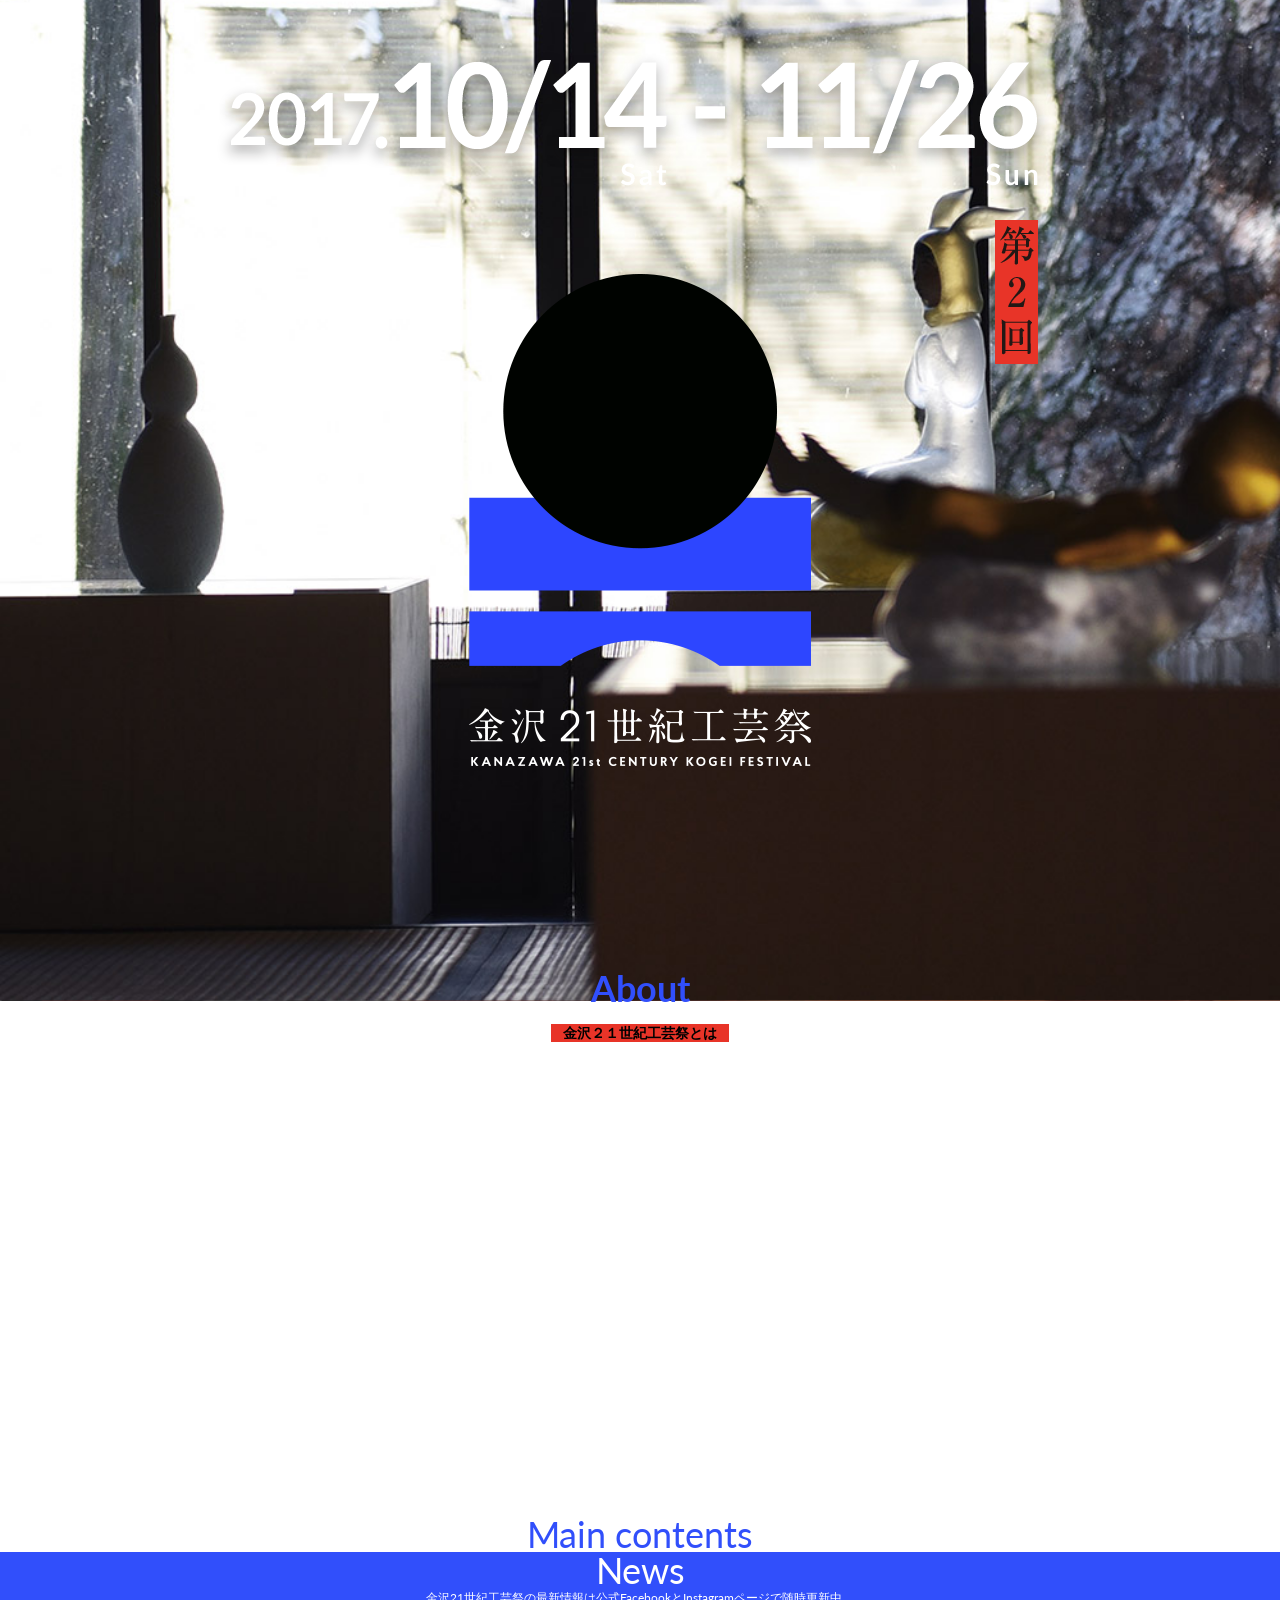
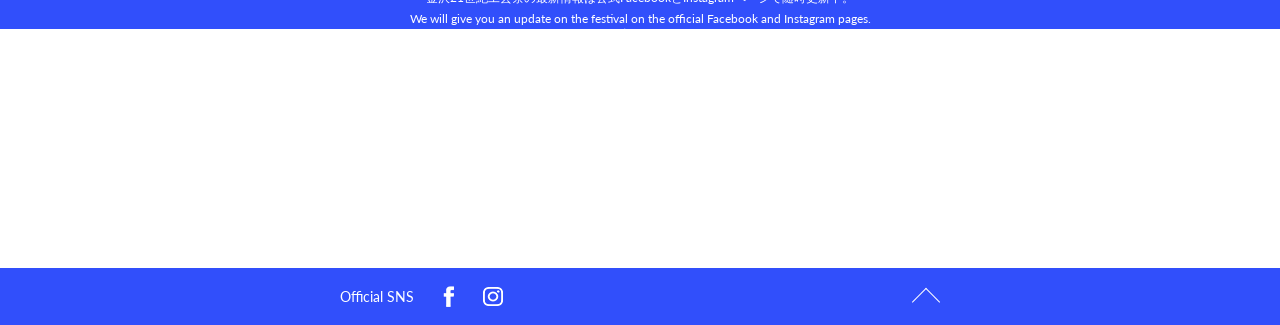
==== source/index.html @ 0331ea6f "追記" ====
<!DOCTYPE html>
<html>

<head prefix="og: http://ogp.me/ns#">
  <meta charset="utf-8">
  <meta http-equiv="x-ua-compatible" content="ie=edge">
  <meta name="viewport" content="width=device-width, initial-scale=1, minimum-scale=1, maximum-scale=1, user-scalable=no">

  <meta name="keywords" content="#">
  <meta name="description" content="#">
  <title>第2回 金沢21世紀工芸祭</title>

  <!--  favicons -->
  <link rel="shortcut icon" type="image/vnd.microsoft.icon" href="/common/favicons/favicon.ico">
  <link rel="icon" type="image/vnd.microsoft.icon" href="/common/favicons/favicon.ico">
  <link rel="apple-touch-icon" sizes="57x57" href="/common/favicons/apple-touch-icon-57x57.png">
  <link rel="apple-touch-icon" sizes="60x60" href="/common/favicons/apple-touch-icon-60x60.png">
  <link rel="apple-touch-icon" sizes="72x72" href="/common/favicons/apple-touch-icon-72x72.png">
  <link rel="apple-touch-icon" sizes="76x76" href="/common/favicons/apple-touch-icon-76x76.png">
  <link rel="apple-touch-icon" sizes="114x114" href="/common/favicons/apple-touch-icon-114x114.png">
  <link rel="apple-touch-icon" sizes="120x120" href="/common/favicons/apple-touch-icon-120x120.png">
  <link rel="apple-touch-icon" sizes="144x144" href="/common/favicons/apple-touch-icon-144x144.png">
  <link rel="apple-touch-icon" sizes="152x152" href="/common/favicons/apple-touch-icon-152x152.png">
  <link rel="apple-touch-icon" sizes="180x180" href="/common/favicons/apple-touch-icon-180x180.png">
  <link rel="icon" type="image/png" sizes="192x192" href="/common/favicons/android-chrome-192x192.png">
  <link rel="icon" type="image/png" sizes="48x48" href="/common/favicons/favicon-48x48.png">
  <link rel="icon" type="image/png" sizes="96x96" href="/common/favicons/favicon-96x96.png">
  <link rel="icon" type="image/png" sizes="96x96" href="/common/favicons/favicon-160x160.png">
  <link rel="icon" type="image/png" sizes="96x96" href="/common/favicons/favicon-196x196.png">
  <link rel="icon" type="image/png" sizes="16x16" href="/common/favicons/favicon-16x16.png">
  <link rel="icon" type="image/png" sizes="32x32" href="/common/favicons/favicon-32x32.png">
  <link rel="manifest" href="/common/favicons/manifest.json">
  <meta name="msapplication-TileColor" content="#2d88ef">
  <meta name="msapplication-TileImage" content="/mstile-144x144.png">
  <!-- /favicons -->

  <!-- ogp -->
  <meta property="og:title" content="#">
  <meta property="og:type" content="article">
	<meta property="og:description" content="#">
	<meta property="og:url" content="#">
	<meta property="og:image" content="#">
	<meta property="og:site_name" content="#">
  <!-- /ogp -->

  <!-- twitter -->
  <meta name="twitter:card" content="summary_large_image">
  <meta name="twitter:site" content="//twitterアカウント(@--)">
  <meta name="twitter:creator" content="//製作者@--">
  <meta name="twitter:title" content="//タイトル">
  <meta name="twitter:description" content="//概要">
  <meta name="twitter:image:src" content="//image">
  <!-- /twitter -->
  
  <!-- behavior -->
  <link rel="stylesheet" href="assets/css/style.css">
  <link href="https://fonts.googleapis.com/css?family=Lato" rel="stylesheet">
  <!-- /behavior -->
  
</head>

<body>
  
  <!-- header -->
  <header id="header">
    <h1 class="h1_01">
      <img src="assets/images/header_h1_01.png" alt="金沢21世紀工芸祭 KANAZAWA 21st CENTURY FESTIVAL">
    </h1>
    <p class="p_01"><img src="assets/images/header_p_01.png" alt="第二回"></p>
    <time class="time_01"><img src="assets/images/header_time_01.png" alt="2017.10/14sat - 11/26sun"></time>
  </header>
  <!-- header -->

  <!-- content -->
  <main id="index" class="content">
   
    <!-- about -->
    <section class="about">
      <h2 class="h2_01">About<br><i>金沢２１世紀工芸祭とは</i></h2>
      <p class="p_01">金沢21世紀工芸祭は、藩政期以来のものづくりが息づく石川県金沢市を舞台に開催する大型工芸フェスティバル。多様な展示にワークショップ、食イベントや茶会など、たくさんのプログラムが展開されます。いつにも増して工芸との接点がちりばめられた金沢で、ものづくりをとことん堪能してみませんか。</p>
      <h2 class="h2_02">What is Kanazawa 21st KOGEI Festival</h2>
      <p class="p_02">Kanazawa 21KOGEI Festival is a large-scale arts and crafts festival, held for the first time in Kanazawa, a city of arts and crafts where creativity has breathed ever since the feudal government period. General supervision is provided by The University Art Museum, Tokyo University of the Arts Director and Professor Yuji Akimoto, who also serves as Director of the 21st Century Museum of Contemporary Art, Kanazawa, and the architect and NPO Shuto Kanazawa's Chief Director, Jun Ura. The festival endeavors to present the diversity and possibilities of the arts and crafts from a variety of perspectives, including tradition,future, design,and technology.</p>
    </section>
    <!-- /about -->
    
    <!-- /main_content -->
    <section class="mc">
      <h2 class="h2_01">Main contents</h2>
      <p></p>
      <ul class="mc_slider" id="mcSlider">
        <li>
          <figure></figure>
          <div class="l_block_01">
            <div class="l_box_01">
              <h3><i></i></h3>
              <time></time>
            </div>
            <div class="l_box_02">
              <h3><i></i></h3>
              <time></time>
            </div>
          </div>
        </li>
        <li>
          <figure></figure>
          <div class="l_block_01">
            <div class="l_box_01">
              <h3><i></i></h3>
              <time></time>
            </div>
            <div class="l_box_02">
              <h3><i></i></h3>
              <time></time>
            </div>
          </div>
        </li>
        <li>
          <figure></figure>
          <div class="l_block_01">
            <div class="l_box_01">
              <h3><i></i></h3>
              <time></time>
            </div>
            <div class="l_box_02">
              <h3><i></i></h3>
              <time></time>
            </div>
          </div>
        </li>
        <li>
          <figure></figure>
          <div class="l_block_01">
            <div class="l_box_01">
              <h3><i></i></h3>
              <time></time>
            </div>
            <div class="l_box_02">
              <h3><i></i></h3>
              <time></time>
            </div>
          </div>
        </li>
        <li>
          <figure></figure>
          <div class="l_block_01">
            <div class="l_box_01">
              <h3><i></i></h3>
              <time></time>
            </div>
            <div class="l_box_02">
              <h3><i></i></h3>
              <time></time>
            </div>
          </div>
        </li>
      </ul>
    </section>
    <!-- /main_content -->
    
    <!-- news -->
    <section class="news">
      <h2 class="h2_01">News</h2>
      <p class="p_01">金沢21世紀工芸祭の最新情報は公式FacebookとInstagramページで随時更新中。<br>We will give you an update on the festival on the official Facebook and Instagram  pages.</p>
      <div class="l_block_01">
        <div class="l_box_01">
        </div>
        <div class="l_box_02">
        </div>
      </div>
    </section>
    <!-- /news -->
    
    <!-- sponsor -->
    <section class="sponsor">
      <h2 class="h2_01">主　催</h2>
      <p class="p_01">金沢創造都市推進員会<br>金沢市</p>
      <h2 class="h2_02">事務局</h2>
      <address class="address_01">
        <p>金沢21世紀工芸祭実行委員会<br>（株式会社ノエチカ内）</p>
        <p>石川県金沢市下本多町六番丁40番地1 3階<br>Email : <a href="mailto:info@noetica.co.jp">info@noetica.co.jp</a></p>
      </address>
      <h2 class="h2_02">プレスリリースに関するお問い合わせ</h2>
      <address class="address_02">
        <p>金沢21世紀工芸祭実行委員会・広報担当<br>（株式会社エーミライトデザイン内）</p>
        <p>石川県金沢市本町1-5-3 リファーレ2階<br>Email : <a href="mailto:press@21c-kogei.jp">press@21c-kogei.jp</a></p>
      </address>
    </section>
    <!-- /sponsor -->
    
  </main>
  <!-- /content -->

  <!-- bg -->
  <div id="bg">
    <div class="div_01"><img src="assets/images/bg_img_01.jpg" alt=""></div>
    <div class="div_02"><img src="assets/images/bg_img_02.jpg" alt=""></div>
    <div class="div_03"><img src="assets/images/bg_img_03.jpg" alt=""></div>
  </div>
  <!-- /bg -->

  <!-- footer -->
  <footer id="footer">
    <div class="l_block_01">
      <div class="l_block_01_inner">
        <h4 class="h4_01">Official SNS</h4>
        <ul class="ul_01">
          <li><a href=""><img src="assets/images/footer_facebook.png" alt=""></a></li>
          <li><a href=""><img src="assets/images/footer_instagram.png" alt=""></a></li>
        </ul>
        <div class="div_01"><a href="#top"></a></div>
      </div>
    </div>
    <div class="l_block_02">
      <div class="l_box_01">
        <ul>
          <li><img src="" alt=""></li>
          <li><img src="" alt=""></li>
          <li><img src="" alt=""></li>
        </ul>
      </div>
      <div class="l_box_02">
        <p class="p_01">平成28年度 文化庁　文化芸術による地域活性化・国際発信推進事業<br>Supported by the Agency for Cultural Affairs Government of Japan in the fiscal 2016</p>
      </div>
    </div>
    <p><small>&copy; 2016 21st Century Craft Festival ALL RIGHTS RESERVED.</small></p>
  </footer>
  <!-- /footer -->
  
</body>

</html>
---- source/assets/css/style.css ----
@charset 'UTF-8';
/* reset */
body,
div,
pre,
p,
blockquote,
dl,
dt,
dd,
ul,
ol,
li,
h1,
h2,
h3,
h4,
h5,
h6,
form,
fieldset,
th,
td,
figure,
figcaption
{
    margin: 0;
    padding: 0;
}

input,
textarea
{
    font-size: 100%; 

    margin: 0;
}

label
{
    cursor: pointer;
}

table
{
    font-size: 100%; 

    border-spacing: 0;
    border-collapse: collapse;
}

th,
td
{
    list-style: none;
}

fieldset,
img
{
    border: 0;
}

img
{
    width: 100%;
    max-width: 100%;
    height: auto;

    vertical-align: top;
}

address,
caption,
cite,
code,
dfn,
em,
th,
var
{
    font-weight: normal; 
    font-style: normal;
}

ol,
ul
{
    list-style: none;
}

caption,
th
{
    text-align: left;
}

h1,
h2,
h3,
h4,
h5,
h6
{
    font-size: 100%;
    font-weight: normal;
}

q:after,
q:before
{
    content: '';
}

a,
input
{
    color: inherit; 
    outline: none;
}

a
{
    text-decoration: none;
}

input,
textarea
{
    border-radius: 0;
}

input[type='button'],
input[type='submit']
{
    padding: 0;

    cursor: pointer; 

    border: none;
    background: none;

    -webkit-appearance: none;
}

abbr,
acronym
{
    border: 0;
}

i
{
    font-style: normal;
}

main,
section,
article,
time
{
    display: block;
}

/* /reset */
/* base */
*
{
    -webkit-box-sizing: border-box;
            box-sizing: border-box;
}

body
{
    font-family: 'Lato', '游ゴシック', YuGothic, 'ヒラギノ角ゴ Pro', 'Hiragino Kaku Gothic Pro', 'メイリオ', 'Meiryo', sans-serif;
    font-size: 0;
    line-height: 0;

    position: relative;

    letter-spacing: 0;
    word-wrap: break-word;

    color: #000; 

    -webkit-font-smoothing: antialiased;
    -moz-osx-font-smoothing: grayscale;
    -webkit-overflow-scrolling: touch;
    -webkit-text-size-adjust: 100%;
}

img
{
    width: 100%;
}

.sp
{
    display: none;
}
@media screen and (max-width: 425px)
{
    .sp
    {
        display: block !important;
    }
}

.tb
{
    display: none;
}
@media screen and (min-width: 426px) and (max-width: 999px)
{
    .tb
    {
        display: block !important;
    }
}

.pc
{
    display: none;
}
@media screen and (min-width: 1000px)
{
    .pc
    {
        display: block !important;
    }
}

.cf
{
    zoom: 1;
}
.cf:after
{
    display: block;
    clear: both; 

    content: '';
}

a
{
    display: block;
}
a:hover
{
    opacity: .7;
}

/* /base */
/* z-index */
header,
main,
footer
{
    z-index: 2;
}

#bg
{
    z-index: 1;
}

/* /z-index */
/* header */
header
{
    position: relative;

    display: table;

    width: 100%;
}
@media screen and (max-width: 425px)
{
    header
    {
        height: 100vh;
    }
}
@media screen and (min-width: 426px) and (max-width: 999px)
{
    header
    {
        height: 100vh;
    }
}
@media screen and (min-width: 1000px)
{
    header
    {
        max-width: 1000px;
        height: 100vh; 
        min-height: 660px;
        margin: 0 auto;
    }
}
header .h1_01
{
    display: table-cell;

    text-align: center; 
    vertical-align: middle;
}
@media screen and (max-width: 425px)
{
    header .h1_01
    {
        padding-top: 100px;
    }
}
@media screen and (min-width: 426px) and (max-width: 999px)
{
    header .h1_01
    {
        padding-top: 100px;
    }
}
@media screen and (min-width: 1000px)
{
    header .h1_01
    {
        padding-top: 140px;
    }
}
@media screen and (min-width: 1000px) and (max-height: 719px)
{
    header .h1_01 img
    {
        width: 240px;
    }
}
@media screen and (min-width: 1000px) and (min-height: 720px)
{
    header .h1_01 img
    {
        width: 342px;
    }
}
header .p_01
{
    position: absolute;
    top: 220px;
    right: 102px; 

    width: 43px;
}
header .time_01
{
    position: absolute;
    top: 0;
    left: 0;

    display: block;

    width: 100%;

    text-align: center;
}

/* /header */
/* main */
main
{
    position: relative;
}

/* /main */
/* bg */
#bg
{
    position: fixed;
    top: 0;
    left: 0;

    width: 100%;
    height: 100vh;
}
#bg div
{
    position: absolute;
    top: 0;
    left: 0;

    width: 100%;
    height: 100%;
}
#bg div img
{
    position: absolute;
    top: 50%;
    left: 50%;

    width: auto;
    min-width: 100%;
    height: auto; 
    min-height: 100%;

    -webkit-transform: translate(-50%, -50%);
        -ms-transform: translate(-50%, -50%);
            transform: translate(-50%, -50%);
}

/* /bg */
/* footer */
footer
{
    position: relative;
}
footer .l_block_01
{
    padding: 18px 0;

    background-color: #314ffb;
}
footer .l_block_01 .l_block_01_inner
{
    position: relative;

    width: 800px; 
    margin: 0 auto;
    padding: 0 100px;
}
footer .l_block_01 .l_block_01_inner .h4_01
{
    display: inline-block;

    vertical-align: middle;
}
footer .l_block_01 .l_block_01_inner .ul_01
{
    display: inline-block;

    vertical-align: middle;
}
footer .l_block_01 .l_block_01_inner .ul_01 li
{
    display: inline-block;

    width: 21px; 
    margin-left: 24px;

    vertical-align: middle;
}
footer .l_block_01 .l_block_01_inner .div_01
{
    position: absolute;
    top: 6px;
    right: 104px;

    width: 20px;
    height: 20px;

    -webkit-transform: rotate(-45deg);
        -ms-transform: rotate(-45deg);
            transform: rotate(-45deg); 

    border-top: 1px solid #fff;
    border-right: 1px solid #fff;
}
footer .l_block_01 .h4_01
{
    font-size: 14px;

    color: #fff;
}
footer .l_block_02
{
    background-color: #fff;
}

/* /footer */
#index .about .h2_01
{
    font-size: 36px;
    font-weight: bold;
    line-height: 1;

    text-align: center; 

    color: #314ffb;
}
#index .about .h2_01 i
{
    font-size: 14px;
    line-height: 1;

    display: inline-block;

    margin-top: .4em;
    padding: 2px 12px;

    color: #000;
    background-color: #e83428;
}

#index .about .h2_02
{
    font-size: 12px;
    font-weight: bold;
    line-height: 1.7;

    text-align: center;
    letter-spacing: .1em;

    color: #fff;
}

#index .mc .h2_01
{
    font-size: 36px;
    line-height: 1; 

    text-align: center;

    color: #314ffb;
}

#index .news .h2_01
{
    font-size: 36px;
    line-height: 1; 

    text-align: center;

    color: #fff;
}

#index .sponsor .h2_01,
#index .sponsor .h2_02,
#index .sponsor .h2_03
{
    font-size: 14px;
    font-weight: bold;
    line-height: 1;

    text-align: center;

    color: #fff;
}

#p_01,
#p_02,
#index .news .p_01,
#index .sponsor .p_01,
#index .about .p_01,
#index .about .p_02
{
    font-size: 12px;
    line-height: 1.7;

    color: #fff;
}

#p_02,
#index .news .p_01,
#index .sponsor .p_01
{
    text-align: center;
}

#index .sponsor .address_01 p,
#index .sponsor .address_02 p
{
    font-size: 12px;
    line-height: 1.7;

    text-align: center; 

    color: #fff;
}
#index .sponsor .address_01 p a,
#index .sponsor .address_02 p a
{
    display: inline;
}

#index .sponsor .address_01 p:nth-child(2),
#index .sponsor .address_02 p:nth-child(2)
{
    font-size: 11px;
}

/* layout */
/* about */
#index .about
{
    width: 1000px; 
    margin: 0 auto;
    padding: 70px 0;
}
#index .about .h2_02
{
    margin-top: 20px;
}
#index .about p
{
    width: 380px; 
    margin: 0 auto;
}
#index .about p.p_01
{
    margin-top: 42px;
}
#index .about p.p_02
{
    margin-top: 16px;
}

/* /about */
/* main_content */
#index .mc
{
    background-color: #fff;
}

/* /main_content */
/* news */
#index .news
{
    background-color: #314ffb;
}

/* /news */
/* /layout */
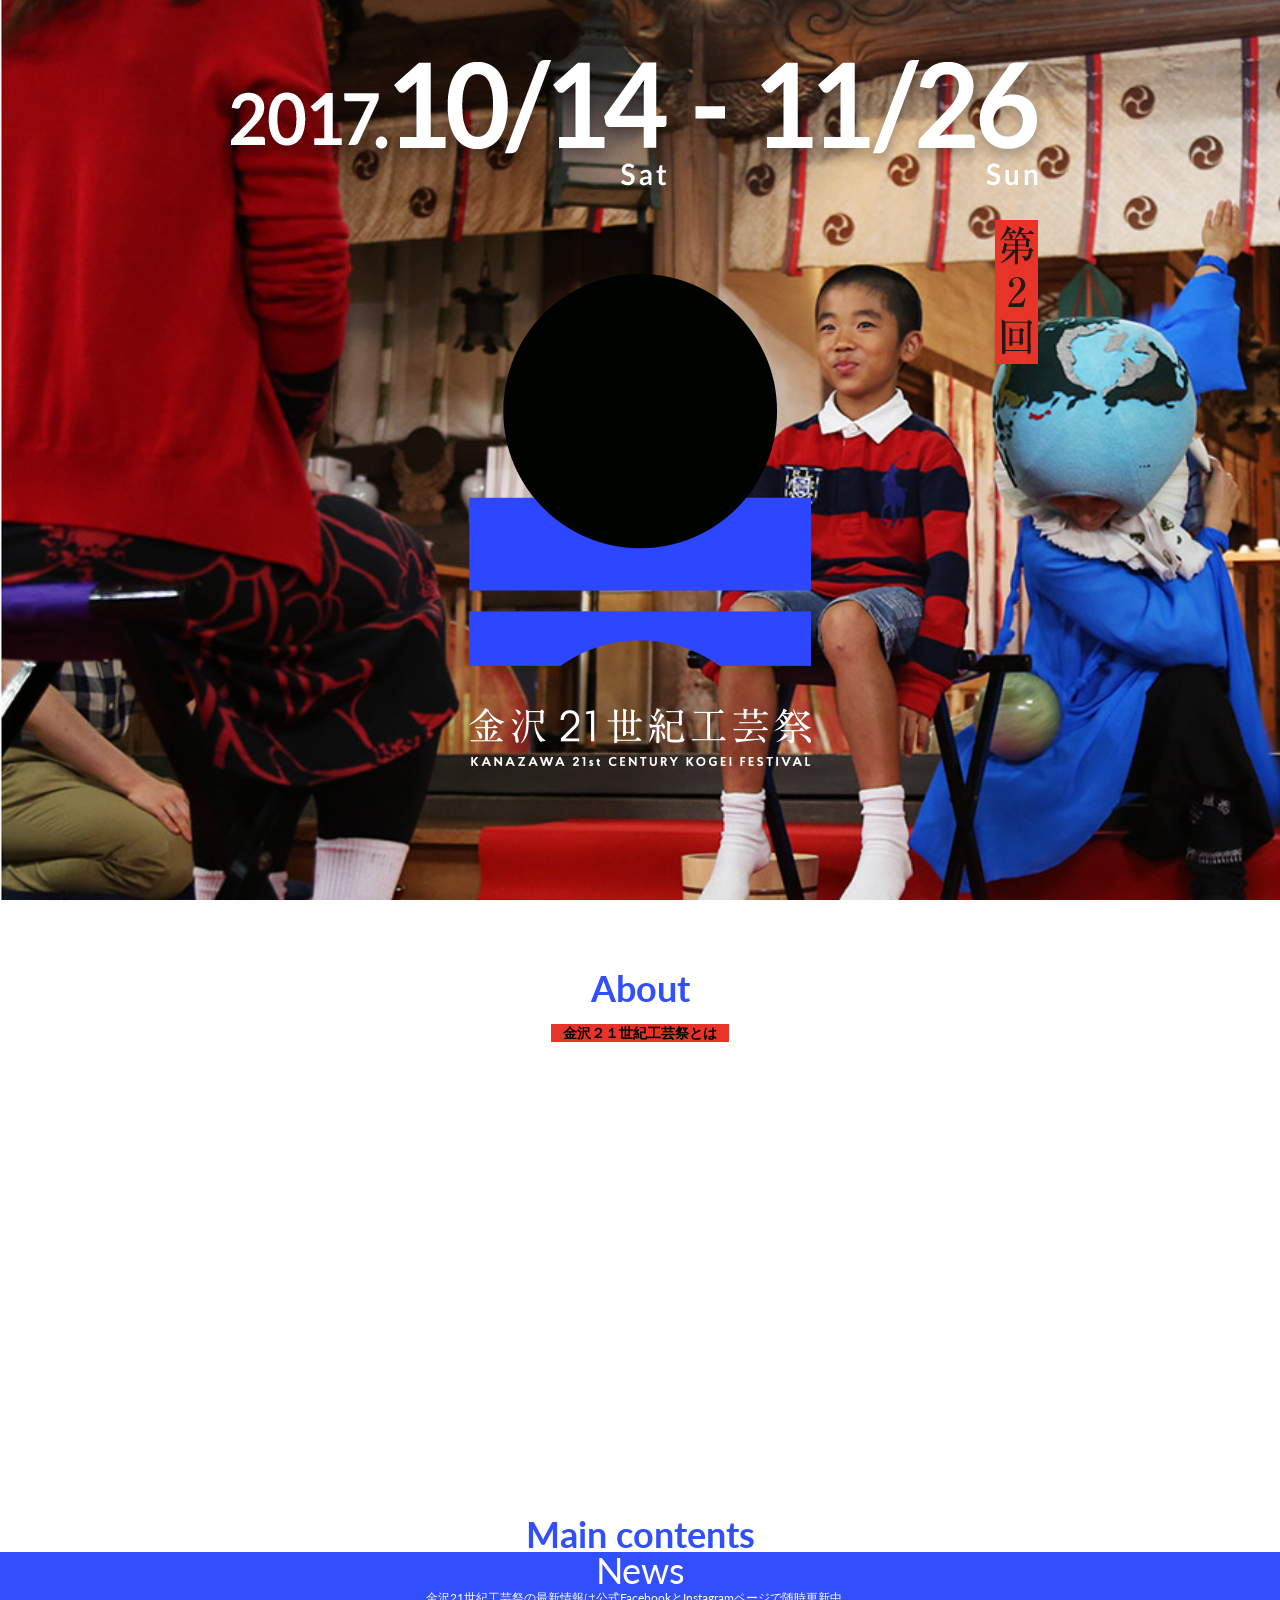
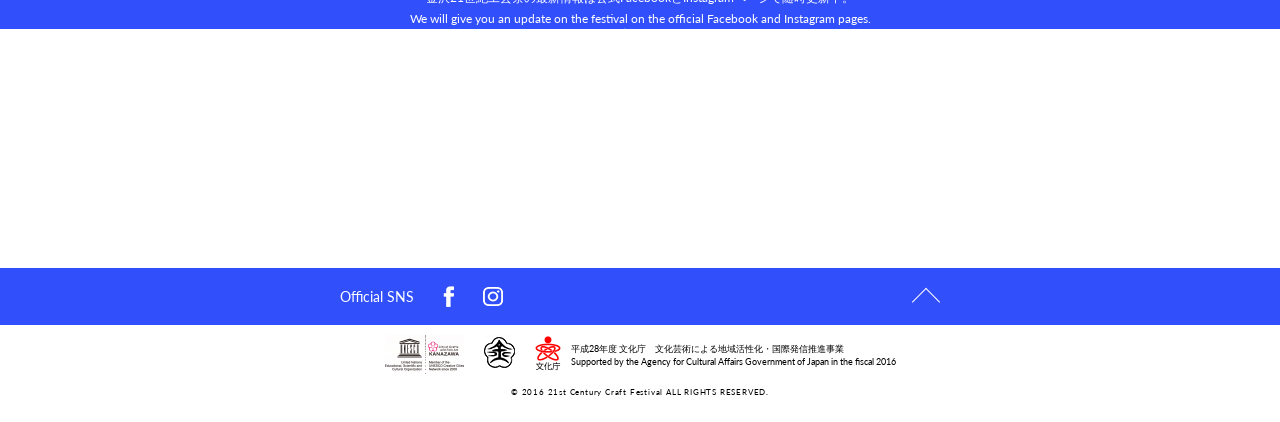
==== commit 8f4156d5: "追記" ====
--- a/source/index.html
+++ b/source/index.html
@@ -37,10 +37,10 @@
   <!-- ogp -->
   <meta property="og:title" content="#">
   <meta property="og:type" content="article">
-	<meta property="og:description" content="#">
-	<meta property="og:url" content="#">
-	<meta property="og:image" content="#">
-	<meta property="og:site_name" content="#">
+  <meta property="og:description" content="#">
+  <meta property="og:url" content="#">
+  <meta property="og:image" content="#">
+  <meta property="og:site_name" content="#">
   <!-- /ogp -->
 
   <!-- twitter -->
@@ -55,6 +55,10 @@
   <!-- behavior -->
   <link rel="stylesheet" href="assets/css/style.css">
   <link href="https://fonts.googleapis.com/css?family=Lato" rel="stylesheet">
+  <script src="assets/js/picturefill.js"></script>
+  <script src="assets/js/jquery.js"></script>
+  <script src="assets/js/bxslider.js"></script>
+  <script src="assets/js/script.js"></script>
   <!-- /behavior -->
   
 </head>
@@ -192,9 +196,11 @@
 
   <!-- bg -->
   <div id="bg">
-    <div class="div_01"><img src="assets/images/bg_img_01.jpg" alt=""></div>
-    <div class="div_02"><img src="assets/images/bg_img_02.jpg" alt=""></div>
-    <div class="div_03"><img src="assets/images/bg_img_03.jpg" alt=""></div>
+    <ul class="ul_01" id="bgSlider">
+      <li><img src="assets/images/bg_img_01.jpg" alt="イメージ"></li>
+      <li><img src="assets/images/bg_img_02.jpg" alt="イメージ"></li>
+      <li><img src="assets/images/bg_img_03.jpg" alt="イメージ"></li>
+    </ul>
   </div>
   <!-- /bg -->
 
@@ -211,18 +217,16 @@
       </div>
     </div>
     <div class="l_block_02">
-      <div class="l_box_01">
-        <ul>
-          <li><img src="" alt=""></li>
-          <li><img src="" alt=""></li>
-          <li><img src="" alt=""></li>
+      <div class="l_block_02_inner">
+        <ul class="ul_02">
+          <li><img src="assets/images/footer_icon_01.png" alt="イメージ"></li>
+          <li><img src="assets/images/footer_icon_02.png" alt="イメージ"></li>
+          <li><img src="assets/images/footer_icon_03.png" alt="イメージ"></li>
         </ul>
-      </div>
-      <div class="l_box_02">
         <p class="p_01">平成28年度 文化庁　文化芸術による地域活性化・国際発信推進事業<br>Supported by the Agency for Cultural Affairs Government of Japan in the fiscal 2016</p>
+        <p class="p_02"><small>&copy; 2016 21st Century Craft Festival ALL RIGHTS RESERVED.</small></p>
       </div>
     </div>
-    <p><small>&copy; 2016 21st Century Craft Festival ALL RIGHTS RESERVED.</small></p>
   </footer>
   <!-- /footer -->
   
--- a/source/assets/css/style.css
+++ b/source/assets/css/style.css
@@ -380,7 +380,7 @@
     width: 100%;
     height: 100vh;
 }
-#bg div
+#bg .ul_01 li
 {
     position: absolute;
     top: 0;
@@ -389,7 +389,7 @@
     width: 100%;
     height: 100%;
 }
-#bg div img
+#bg .ul_01 li img
 {
     position: absolute;
     top: 50%;
@@ -472,6 +472,59 @@
 {
     background-color: #fff;
 }
+footer .l_block_02 .l_block_02_inner
+{
+    width: 800px;
+    margin: 0 auto;
+    padding: 10px 100px 26px;
+
+    text-align: center;
+}
+footer .l_block_02 .l_block_02_inner .ul_02
+{
+    display: inline-block;
+
+    vertical-align: middle;
+}
+footer .l_block_02 .l_block_02_inner .ul_02 li
+{
+    display: inline-block;
+
+    height: 41px; 
+
+    vertical-align: middle;
+}
+footer .l_block_02 .l_block_02_inner .ul_02 li:nth-child(n+2)
+{
+    margin-left: 20px;
+}
+footer .l_block_02 .l_block_02_inner .ul_02 li img
+{
+    width: auto;
+    height: 100%;
+}
+footer .l_block_02 .l_block_02_inner .p_01
+{
+    font-size: 9px;
+    line-height: 1.4; 
+
+    display: inline-block;
+
+    margin-left: 10px;
+
+    text-align: left;
+    vertical-align: middle;
+}
+footer .p_02
+{
+    font-size: 10px;
+    line-height: 1; 
+
+    margin-top: 10px;
+
+    text-align: center;
+    letter-spacing: .08em;
+}
 
 /* /footer */
 #index .about .h2_01
@@ -513,6 +566,7 @@
 #index .mc .h2_01
 {
     font-size: 36px;
+    font-weight: bold;
     line-height: 1; 
 
     text-align: center;
@@ -627,3 +681,10 @@
 
 /* /news */
 /* /layout */
+#bg .bx-wrapper,
+#bg .bx-viewport,
+#bg .ul_01
+{
+    width: 100%;
+    height: 100vh !important;
+}
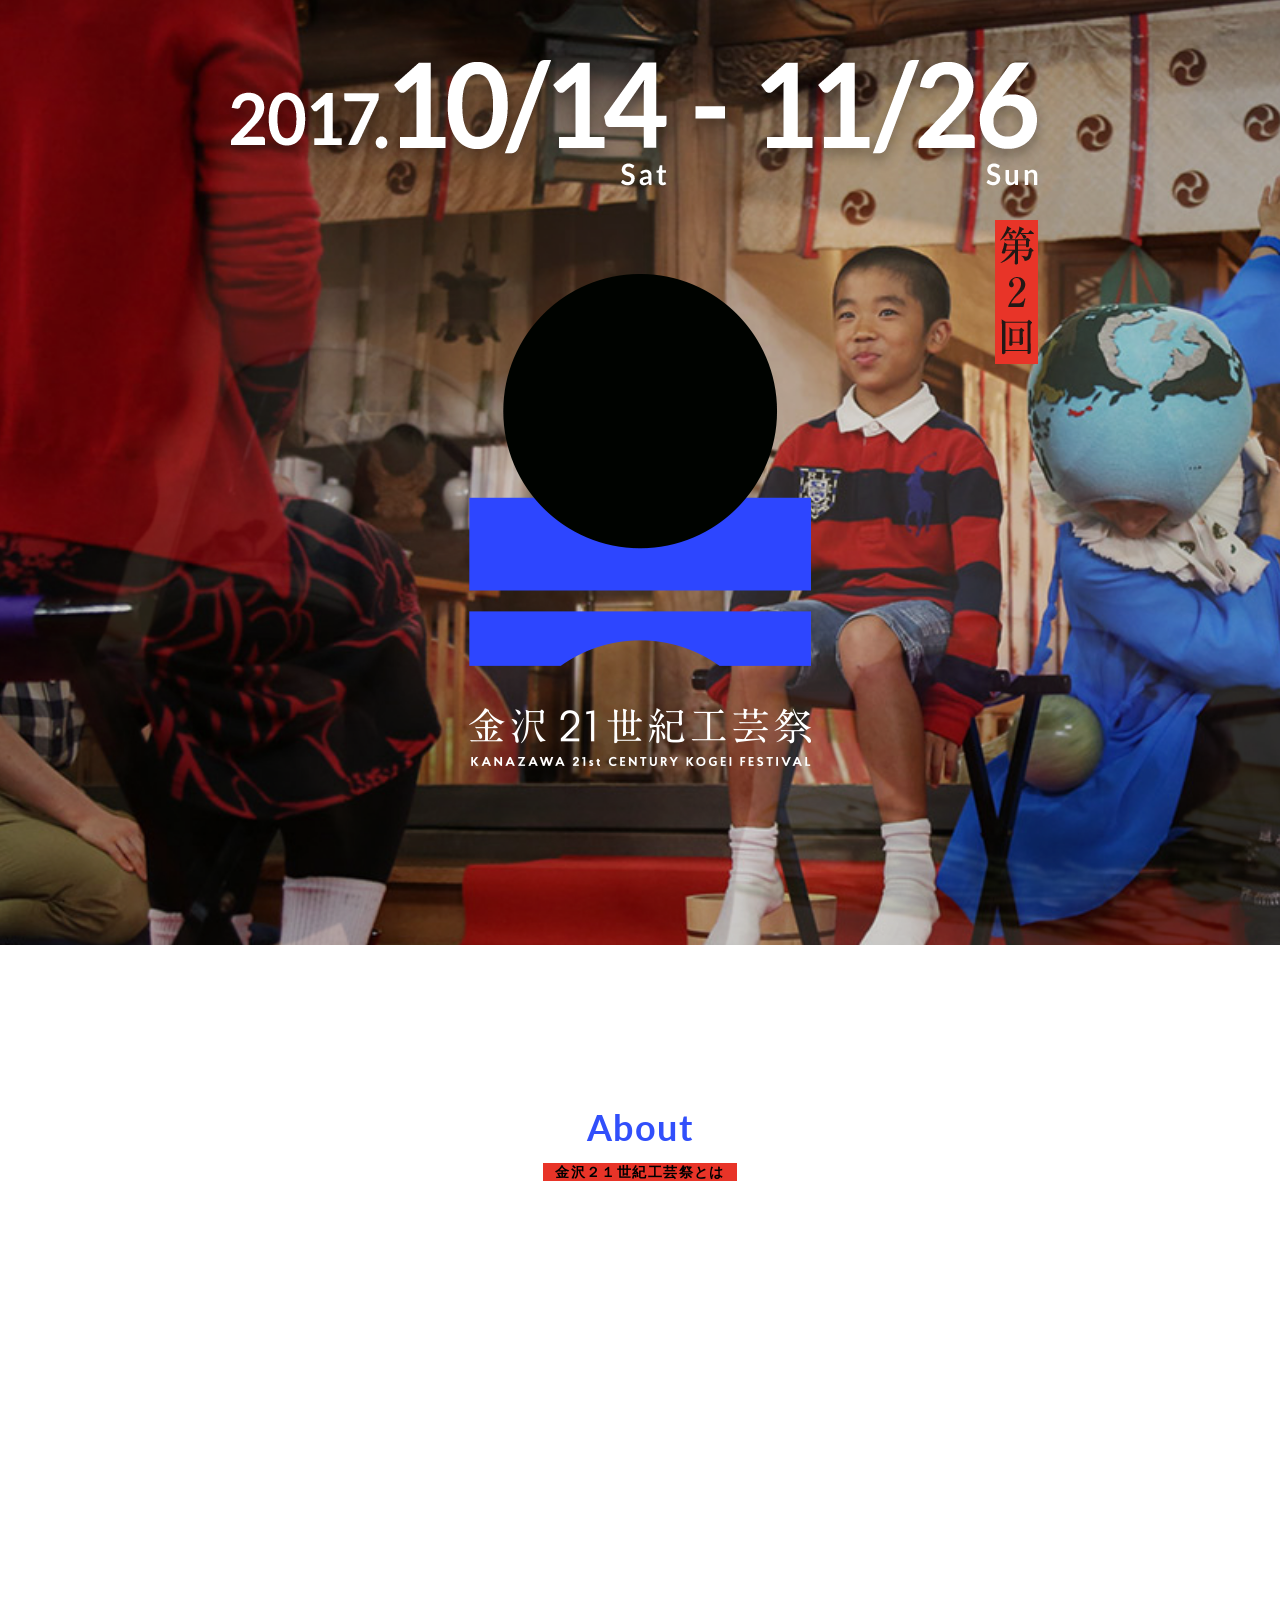
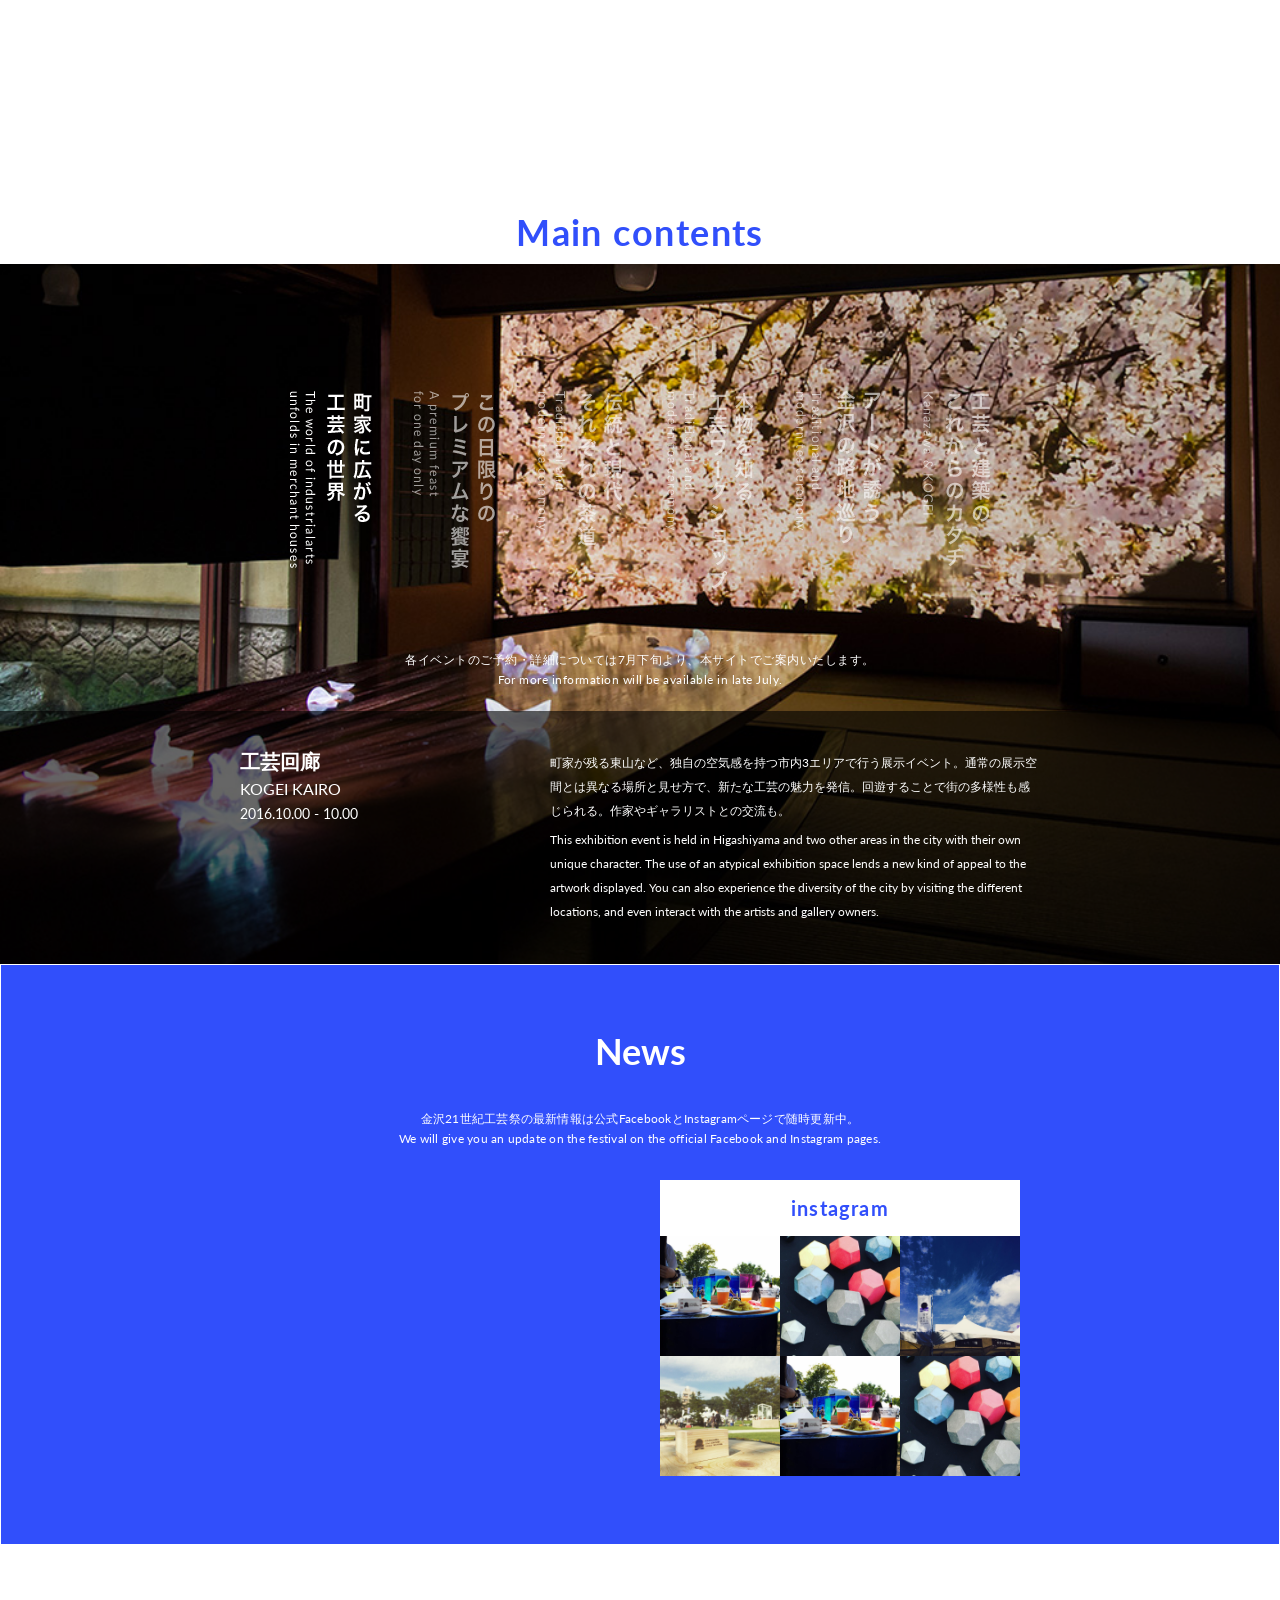
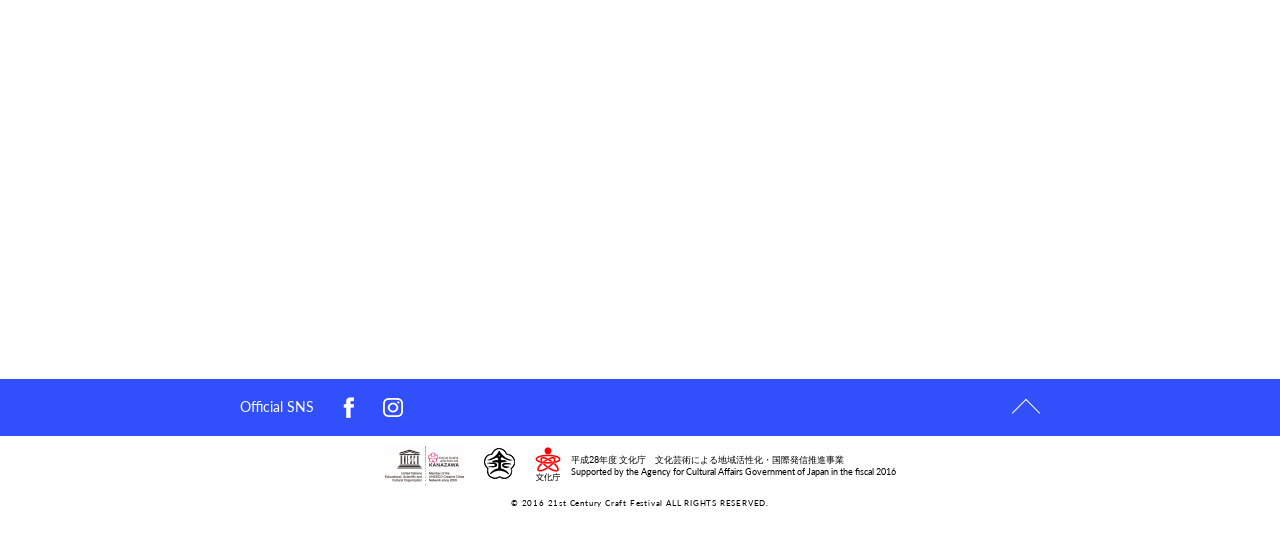
==== commit cc54953e: "pc終了" ====
--- a/source/index.html
+++ b/source/index.html
@@ -51,7 +51,7 @@
   <meta name="twitter:description" content="//概要">
   <meta name="twitter:image:src" content="//image">
   <!-- /twitter -->
-  
+
   <!-- behavior -->
   <link rel="stylesheet" href="assets/css/style.css">
   <link href="https://fonts.googleapis.com/css?family=Lato" rel="stylesheet">
@@ -60,11 +60,22 @@
   <script src="assets/js/bxslider.js"></script>
   <script src="assets/js/script.js"></script>
   <!-- /behavior -->
-  
+
 </head>
 
 <body>
-  
+  <div id="fb-root"></div>
+  <script>
+    (function (d, s, id) {
+      var js, fjs = d.getElementsByTagName(s)[0];
+      if (d.getElementById(id)) return;
+      js = d.createElement(s);
+      js.id = id;
+      js.src = "//connect.facebook.net/ja_JP/sdk.js#xfbml=1&version=v2.9";
+      fjs.parentNode.insertBefore(js, fjs);
+    }(document, 'script', 'facebook-jssdk'));
+  </script>
+
   <!-- header -->
   <header id="header">
     <h1 class="h1_01">
@@ -77,120 +88,154 @@
 
   <!-- content -->
   <main id="index" class="content">
-   
+
     <!-- about -->
     <section class="about">
-      <h2 class="h2_01">About<br><i>金沢２１世紀工芸祭とは</i></h2>
-      <p class="p_01">金沢21世紀工芸祭は、藩政期以来のものづくりが息づく石川県金沢市を舞台に開催する大型工芸フェスティバル。多様な展示にワークショップ、食イベントや茶会など、たくさんのプログラムが展開されます。いつにも増して工芸との接点がちりばめられた金沢で、ものづくりをとことん堪能してみませんか。</p>
-      <h2 class="h2_02">What is Kanazawa 21st KOGEI Festival</h2>
-      <p class="p_02">Kanazawa 21KOGEI Festival is a large-scale arts and crafts festival, held for the first time in Kanazawa, a city of arts and crafts where creativity has breathed ever since the feudal government period. General supervision is provided by The University Art Museum, Tokyo University of the Arts Director and Professor Yuji Akimoto, who also serves as Director of the 21st Century Museum of Contemporary Art, Kanazawa, and the architect and NPO Shuto Kanazawa's Chief Director, Jun Ura. The festival endeavors to present the diversity and possibilities of the arts and crafts from a variety of perspectives, including tradition,future, design,and technology.</p>
+      <div class="l_inner">
+        <h2 class="h2_01">About<br><i>金沢２１世紀工芸祭とは</i></h2>
+        <p class="p_01">金沢21世紀工芸祭は、藩政期以来のものづくりが息づく石川県金沢市を舞台に開催する大型工芸フェスティバル。多様な展示にワークショップ、食イベントや茶会など、たくさんのプログラムが展開されます。いつにも増して工芸との接点がちりばめられた金沢で、ものづくりをとことん堪能してみませんか。</p>
+        <h2 class="h2_02">What is Kanazawa 21st KOGEI Festival</h2>
+        <p class="p_02">Kanazawa 21KOGEI Festival is a large-scale arts and crafts festival, held for the first time in Kanazawa, a city of arts and crafts where creativity has breathed ever since the feudal government period. General supervision is provided by The University Art Museum, Tokyo University of the Arts Director and Professor Yuji Akimoto, who also serves as Director of the 21st Century Museum of Contemporary Art, Kanazawa, and the architect and NPO Shuto Kanazawa's Chief Director, Jun Ura. The festival endeavors to present the diversity and possibilities of the arts and crafts from a variety of perspectives, including tradition,future, design,and technology.</p>
+      </div>
     </section>
     <!-- /about -->
-    
+
     <!-- /main_content -->
     <section class="mc">
       <h2 class="h2_01">Main contents</h2>
-      <p></p>
+      <p class="p_01">各イベントのご予約・詳細については7月下旬より、本サイトでご案内いたします。
+        <br>For more information will be available in late July.</p>
       <ul class="mc_slider" id="mcSlider">
         <li>
-          <figure></figure>
-          <div class="l_block_01">
-            <div class="l_box_01">
-              <h3><i></i></h3>
-              <time></time>
-            </div>
-            <div class="l_box_02">
-              <h3><i></i></h3>
-              <time></time>
-            </div>
-          </div>
-        </li>
-        <li>
-          <figure></figure>
-          <div class="l_block_01">
-            <div class="l_box_01">
-              <h3><i></i></h3>
-              <time></time>
-            </div>
-            <div class="l_box_02">
-              <h3><i></i></h3>
-              <time></time>
-            </div>
-          </div>
-        </li>
-        <li>
-          <figure></figure>
-          <div class="l_block_01">
-            <div class="l_box_01">
-              <h3><i></i></h3>
-              <time></time>
-            </div>
-            <div class="l_box_02">
-              <h3><i></i></h3>
-              <time></time>
-            </div>
-          </div>
-        </li>
-        <li>
-          <figure></figure>
-          <div class="l_block_01">
-            <div class="l_box_01">
-              <h3><i></i></h3>
-              <time></time>
-            </div>
-            <div class="l_box_02">
-              <h3><i></i></h3>
-              <time></time>
-            </div>
-          </div>
-        </li>
-        <li>
-          <figure></figure>
-          <div class="l_block_01">
-            <div class="l_box_01">
-              <h3><i></i></h3>
-              <time></time>
-            </div>
-            <div class="l_box_02">
-              <h3><i></i></h3>
-              <time></time>
+          <div class="l_block_01">
+            <div class="l_box_01">
+              <h3>工芸回廊<i>KOGEI KAIRO</i></h3>
+              <time>2016.10.00 - 10.00</time>
+            </div>
+            <div class="l_box_02">
+              <p>町家が残る東山など、独自の空気感を持つ市内3エリアで行う展示イベント。通常の展示空間とは異なる場所と見せ方で、新たな工芸の魅力を発信。回遊することで街の多様性も感じられる。作家やギャラリストとの交流も。</p>
+              <p>This exhibition event is held in Higashiyama and two other areas in the city with their own unique character. The use of an atypical exhibition space lends a new kind of appeal to the artwork displayed. You can also experience the diversity of the city by visiting the different locations, and even interact with the artists and gallery owners.</p>
+            </div>
+          </div>
+        </li>
+        <li>
+          <div class="l_block_01">
+            <div class="l_box_01">
+              <h3>工芸回廊<i>KOGEI KAIRO</i></h3>
+              <time>2016.10.00 - 10.00</time>
+            </div>
+            <div class="l_box_02">
+              <p>町家が残る東山など、独自の空気感を持つ市内3エリアで行う展示イベント。通常の展示空間とは異なる場所と見せ方で、新たな工芸の魅力を発信。回遊することで街の多様性も感じられる。作家やギャラリストとの交流も。</p>
+              <p>This exhibition event is held in Higashiyama and two other areas in the city with their own unique character. The use of an atypical exhibition space lends a new kind of appeal to the artwork displayed. You can also experience the diversity of the city by visiting the different locations, and even interact with the artists and gallery owners.</p>
+            </div>
+          </div>
+        </li>
+        <li>
+          <div class="l_block_01">
+            <div class="l_box_01">
+              <h3>工芸回廊<i>KOGEI KAIRO</i></h3>
+              <time>2016.10.00 - 10.00</time>
+            </div>
+            <div class="l_box_02">
+              <p>町家が残る東山など、独自の空気感を持つ市内3エリアで行う展示イベント。通常の展示空間とは異なる場所と見せ方で、新たな工芸の魅力を発信。回遊することで街の多様性も感じられる。作家やギャラリストとの交流も。</p>
+              <p>This exhibition event is held in Higashiyama and two other areas in the city with their own unique character. The use of an atypical exhibition space lends a new kind of appeal to the artwork displayed. You can also experience the diversity of the city by visiting the different locations, and even interact with the artists and gallery owners.</p>
+            </div>
+          </div>
+        </li>
+        <li>
+          <div class="l_block_01">
+            <div class="l_box_01">
+              <h3>工芸回廊<i>KOGEI KAIRO</i></h3>
+              <time>2016.10.00 - 10.00</time>
+            </div>
+            <div class="l_box_02">
+              <p>町家が残る東山など、独自の空気感を持つ市内3エリアで行う展示イベント。通常の展示空間とは異なる場所と見せ方で、新たな工芸の魅力を発信。回遊することで街の多様性も感じられる。作家やギャラリストとの交流も。</p>
+              <p>This exhibition event is held in Higashiyama and two other areas in the city with their own unique character. The use of an atypical exhibition space lends a new kind of appeal to the artwork displayed. You can also experience the diversity of the city by visiting the different locations, and even interact with the artists and gallery owners.</p>
+            </div>
+          </div>
+        </li>
+        <li>
+          <div class="l_block_01">
+            <div class="l_box_01">
+              <h3>工芸回廊<i>KOGEI KAIRO</i></h3>
+              <time>2016.10.00 - 10.00</time>
+            </div>
+            <div class="l_box_02">
+              <p>町家が残る東山など、独自の空気感を持つ市内3エリアで行う展示イベント。通常の展示空間とは異なる場所と見せ方で、新たな工芸の魅力を発信。回遊することで街の多様性も感じられる。作家やギャラリストとの交流も。</p>
+              <p>This exhibition event is held in Higashiyama and two other areas in the city with their own unique character. The use of an atypical exhibition space lends a new kind of appeal to the artwork displayed. You can also experience the diversity of the city by visiting the different locations, and even interact with the artists and gallery owners.</p>
+            </div>
+          </div>
+        </li>
+        <li>
+          <div class="l_block_01">
+            <div class="l_box_01">
+              <h3>工芸回廊<i>KOGEI KAIRO</i></h3>
+              <time>2016.10.00 - 10.00</time>
+            </div>
+            <div class="l_box_02">
+              <p>町家が残る東山など、独自の空気感を持つ市内3エリアで行う展示イベント。通常の展示空間とは異なる場所と見せ方で、新たな工芸の魅力を発信。回遊することで街の多様性も感じられる。作家やギャラリストとの交流も。</p>
+              <p>This exhibition event is held in Higashiyama and two other areas in the city with their own unique character. The use of an atypical exhibition space lends a new kind of appeal to the artwork displayed. You can also experience the diversity of the city by visiting the different locations, and even interact with the artists and gallery owners.</p>
             </div>
           </div>
         </li>
       </ul>
+      <ul class="mc_pager" id="mcPager">
+        <li><a data-slide-index="0"><img src="assets/images/mc_pager1.png" alt=""></a></li>
+        <li><a data-slide-index="1"><img src="assets/images/mc_pager2.png" alt=""></a></li>
+        <li><a data-slide-index="2"><img src="assets/images/mc_pager3.png" alt=""></a></li>
+        <li><a data-slide-index="3"><img src="assets/images/mc_pager4.png" alt=""></a></li>
+        <li><a data-slide-index="4"><img src="assets/images/mc_pager5.png" alt=""></a></li>
+        <li><a data-slide-index="5"><img src="assets/images/mc_pager6.png" alt=""></a></li>
+      </ul>
     </section>
     <!-- /main_content -->
-    
+
     <!-- news -->
     <section class="news">
       <h2 class="h2_01">News</h2>
-      <p class="p_01">金沢21世紀工芸祭の最新情報は公式FacebookとInstagramページで随時更新中。<br>We will give you an update on the festival on the official Facebook and Instagram  pages.</p>
+      <p class="p_01">金沢21世紀工芸祭の最新情報は公式FacebookとInstagramページで随時更新中。
+        <br>We will give you an update on the festival on the official Facebook and Instagram pages.</p>
       <div class="l_block_01">
         <div class="l_box_01">
+          <div class="div_01" id="facebook">
+            <div class="fb-page" data-href="https://www.facebook.com/kanazawa21kogei/" data-tabs="timeline" data-width="360" data-height="295" data-small-header="true" data-adapt-container-width="true" data-hide-cover="false" data-show-facepile="true">
+              <blockquote cite="https://www.facebook.com/kanazawa21kogei/" class="fb-xfbml-parse-ignore"><a href="https://www.facebook.com/kanazawa21kogei/">金沢21世紀工芸祭</a></blockquote>
+            </div>
+          </div>
         </div>
         <div class="l_box_02">
+          <h3 class="h3_01">instagram</h3>
+          <ul class="ul_01" id="instagram">
+            <li><a href=""><img src="assets/images/instagram1.jpg" alt=""></a></li>
+            <li><a href=""><img src="assets/images/instagram2.jpg" alt=""></a></li>
+            <li><a href=""><img src="assets/images/instagram3.jpg" alt=""></a></li>
+            <li><a href=""><img src="assets/images/instagram4.jpg" alt=""></a></li>
+            <li><a href=""><img src="assets/images/instagram1.jpg" alt=""></a></li>
+            <li><a href=""><img src="assets/images/instagram2.jpg" alt=""></a></li>
+          </ul>
         </div>
       </div>
     </section>
     <!-- /news -->
-    
+
     <!-- sponsor -->
     <section class="sponsor">
       <h2 class="h2_01">主　催</h2>
-      <p class="p_01">金沢創造都市推進員会<br>金沢市</p>
+      <p class="p_01">金沢創造都市推進員会
+        <br>金沢市</p>
       <h2 class="h2_02">事務局</h2>
       <address class="address_01">
         <p>金沢21世紀工芸祭実行委員会<br>（株式会社ノエチカ内）</p>
         <p>石川県金沢市下本多町六番丁40番地1 3階<br>Email : <a href="mailto:info@noetica.co.jp">info@noetica.co.jp</a></p>
       </address>
-      <h2 class="h2_02">プレスリリースに関するお問い合わせ</h2>
+      <h2 class="h2_03">プレスリリースに関するお問い合わせ</h2>
       <address class="address_02">
         <p>金沢21世紀工芸祭実行委員会・広報担当<br>（株式会社エーミライトデザイン内）</p>
         <p>石川県金沢市本町1-5-3 リファーレ2階<br>Email : <a href="mailto:press@21c-kogei.jp">press@21c-kogei.jp</a></p>
       </address>
     </section>
     <!-- /sponsor -->
-    
+
   </main>
   <!-- /content -->
 
@@ -210,26 +255,33 @@
       <div class="l_block_01_inner">
         <h4 class="h4_01">Official SNS</h4>
         <ul class="ul_01">
-          <li><a href=""><img src="assets/images/footer_facebook.png" alt=""></a></li>
-          <li><a href=""><img src="assets/images/footer_instagram.png" alt=""></a></li>
+          <li>
+            <a href=""><img src="assets/images/footer_facebook.png" alt=""></a>
+          </li>
+          <li>
+            <a href=""><img src="assets/images/footer_instagram.png" alt=""></a>
+          </li>
         </ul>
-        <div class="div_01"><a href="#top"></a></div>
+        <div class="div_01">
+          <a href="#"></a>
+        </div>
       </div>
     </div>
     <div class="l_block_02">
       <div class="l_block_02_inner">
         <ul class="ul_02">
-          <li><img src="assets/images/footer_icon_01.png" alt="イメージ"></li>
-          <li><img src="assets/images/footer_icon_02.png" alt="イメージ"></li>
-          <li><img src="assets/images/footer_icon_03.png" alt="イメージ"></li>
+          <li><img src="assets/images/footer_icon_01.png" alt=""></li>
+          <li><img src="assets/images/footer_icon_02.png" alt=""></li>
+          <li><img src="assets/images/footer_icon_03.png" alt=""></li>
         </ul>
-        <p class="p_01">平成28年度 文化庁　文化芸術による地域活性化・国際発信推進事業<br>Supported by the Agency for Cultural Affairs Government of Japan in the fiscal 2016</p>
+        <p class="p_01">平成28年度 文化庁　文化芸術による地域活性化・国際発信推進事業
+          <br>Supported by the Agency for Cultural Affairs Government of Japan in the fiscal 2016</p>
         <p class="p_02"><small>&copy; 2016 21st Century Craft Festival ALL RIGHTS RESERVED.</small></p>
       </div>
     </div>
   </footer>
   <!-- /footer -->
-  
+
 </body>
 
 </html>
--- a/source/assets/css/style.css
+++ b/source/assets/css/style.css
@@ -246,9 +246,10 @@
 {
     display: block;
 }
-a:hover
-{
-    opacity: .7;
+
+img
+{
+    pointer-events: none;
 }
 
 /* /base */
@@ -327,14 +328,14 @@
         padding-top: 140px;
     }
 }
-@media screen and (min-width: 1000px) and (max-height: 719px)
+@media screen and (min-width: 1000px) and (max-height: 759px)
 {
     header .h1_01 img
     {
         width: 240px;
     }
 }
-@media screen and (min-width: 1000px) and (min-height: 720px)
+@media screen and (min-width: 1000px) and (min-height: 760px)
 {
     header .h1_01 img
     {
@@ -343,11 +344,31 @@
 }
 header .p_01
 {
-    position: absolute;
-    top: 220px;
-    right: 102px; 
+    position: absolute; 
 
     width: 43px;
+}
+@media screen and (min-width: 1000px) and (max-height: 759px)
+{
+    header .p_01
+    {
+        top: 180px;
+        right: 180px;
+
+        text-align: center;
+    }
+    header .p_01 img
+    {
+        width: 80%;
+    }
+}
+@media screen and (min-width: 1000px) and (min-height: 760px)
+{
+    header .p_01
+    {
+        top: 220px;
+        right: 102px;
+    }
 }
 header .time_01
 {
@@ -361,6 +382,20 @@
 
     text-align: center;
 }
+@media screen and (min-width: 1000px) and (max-height: 759px)
+{
+    header .time_01 img
+    {
+        width: 80%;
+    }
+}
+@media screen and (min-width: 1000px) and (min-height: 760px)
+{
+    header .time_01 img
+    {
+        width: 100%;
+    }
+}
 
 /* /header */
 /* main */
@@ -370,6 +405,217 @@
 }
 
 /* /main */
+/* main_content */
+#index .mc
+{
+    position: relative;
+
+    background-color: #fff;
+}
+#index .mc .h2_01
+{
+    padding: 14px 0;
+}
+#index .mc .p_01
+{
+    font-size: 12px;
+    font-weight: normal;
+    line-height: 1.7;
+
+    position: absolute;
+    z-index: 2;
+    top: 450px;
+    left: 0;
+
+    width: 100%;
+
+    text-align: center;
+    letter-spacing: .04em;
+
+    color: #fff;
+}
+#index .mc .bx-wrapper
+{
+    position: relative;
+    z-index: 1;
+}
+@media screen and (min-width: 1000px) and (max-height: 759px)
+{
+    #index .mc .bx-wrapper,
+    #index .mc .bx-viewport,
+    #index .mc .mc_slider
+    {
+        height: 500px;
+    }
+}
+@media screen and (min-width: 1000px) and (min-height: 760px)
+{
+    #index .mc .bx-wrapper,
+    #index .mc .bx-viewport,
+    #index .mc .mc_slider
+    {
+        height: 700px;
+    }
+}
+#index .mc .bx-wrapper li,
+#index .mc .bx-viewport li,
+#index .mc .mc_slider li
+{
+    height: 100%;
+
+    background-size: cover !important;
+}
+#index .mc .bx-wrapper li:nth-child(1),
+#index .mc .bx-viewport li:nth-child(1),
+#index .mc .mc_slider li:nth-child(1)
+{
+    background: url(../images/mc_figure_01.jpg) no-repeat center center;
+}
+#index .mc .bx-wrapper li:nth-child(2),
+#index .mc .bx-viewport li:nth-child(2),
+#index .mc .mc_slider li:nth-child(2)
+{
+    background: url(../images/mc_figure_01.jpg) no-repeat center center;
+}
+#index .mc .bx-wrapper li:nth-child(3),
+#index .mc .bx-viewport li:nth-child(3),
+#index .mc .mc_slider li:nth-child(3)
+{
+    background: url(../images/mc_figure_01.jpg) no-repeat center center;
+}
+#index .mc .bx-wrapper li:nth-child(4),
+#index .mc .bx-viewport li:nth-child(4),
+#index .mc .mc_slider li:nth-child(4)
+{
+    background: url(../images/mc_figure_01.jpg) no-repeat center center;
+}
+#index .mc .bx-wrapper li:nth-child(5),
+#index .mc .bx-viewport li:nth-child(5),
+#index .mc .mc_slider li:nth-child(5)
+{
+    background: url(../images/mc_figure_01.jpg) no-repeat center center;
+}
+#index .mc .bx-wrapper li:nth-child(6),
+#index .mc .bx-viewport li:nth-child(6),
+#index .mc .mc_slider li:nth-child(6)
+{
+    background: url(../images/mc_figure_01.jpg) no-repeat center center;
+}
+#index .mc .bx-wrapper li .l_block_01,
+#index .mc .bx-viewport li .l_block_01,
+#index .mc .mc_slider li .l_block_01
+{
+    position: absolute;
+    z-index: 3;
+    bottom: 0;
+    left: 0;
+
+    width: 100%;
+    padding: 40px 0;
+
+    text-align: center; 
+
+    background: rgba(0, 0, 0, .6);
+}
+#index .mc .bx-wrapper li .l_block_01 .l_box_01,
+#index .mc .bx-viewport li .l_block_01 .l_box_01,
+#index .mc .mc_slider li .l_block_01 .l_box_01
+{
+    display: inline-block;
+
+    width: 310px;
+
+    text-align: left; 
+    vertical-align: top;
+}
+#index .mc .bx-wrapper li .l_block_01 .l_box_01 h3,
+#index .mc .bx-viewport li .l_block_01 .l_box_01 h3,
+#index .mc .mc_slider li .l_block_01 .l_box_01 h3
+{
+    font-size: 20px;
+    font-weight: bold;
+    line-height: 1;
+
+    color: #fff;
+}
+#index .mc .bx-wrapper li .l_block_01 .l_box_01 h3 i,
+#index .mc .bx-viewport li .l_block_01 .l_box_01 h3 i,
+#index .mc .mc_slider li .l_block_01 .l_box_01 h3 i
+{
+    font-size: 16px;
+    font-weight: normal; 
+
+    display: block;
+
+    margin-top: .6em;
+}
+#index .mc .bx-wrapper li .l_block_01 .l_box_01 time,
+#index .mc .bx-viewport li .l_block_01 .l_box_01 time,
+#index .mc .mc_slider li .l_block_01 .l_box_01 time
+{
+    font-size: 14px;
+    line-height: 1;
+
+    margin-top: .7em;
+
+    color: #fff;
+}
+#index .mc .bx-wrapper li .l_block_01 .l_box_02,
+#index .mc .bx-viewport li .l_block_01 .l_box_02,
+#index .mc .mc_slider li .l_block_01 .l_box_02
+{
+    display: inline-block;
+
+    width: 490px;
+
+    text-align: left; 
+    vertical-align: top;
+}
+#index .mc .bx-wrapper li .l_block_01 .l_box_02 p,
+#index .mc .bx-viewport li .l_block_01 .l_box_02 p,
+#index .mc .mc_slider li .l_block_01 .l_box_02 p
+{
+    font-size: 12px;
+    line-height: 2;
+
+    color: #fff;
+}
+#index .mc .bx-wrapper li .l_block_01 .l_box_02 p:nth-child(2),
+#index .mc .bx-viewport li .l_block_01 .l_box_02 p:nth-child(2),
+#index .mc .mc_slider li .l_block_01 .l_box_02 p:nth-child(2)
+{
+    margin-top: .4em;
+}
+#index .mc .mc_pager
+{
+    position: absolute;
+    z-index: 2;
+    top: 190px;
+    left: 0;
+
+    width: 100%;
+
+    text-align: center;
+}
+#index .mc .mc_pager li
+{
+    display: inline-block;
+
+    margin: 0 20px;
+}
+#index .mc .mc_pager li a
+{
+    cursor: pointer; 
+
+    opacity: .6;
+}
+#index .mc .mc_pager li a:hover,
+#index .mc .mc_pager li a.active
+{
+    opacity: 1;
+}
+
+/* /main_content */
 /* bg */
 #bg
 {
@@ -421,6 +667,8 @@
 {
     position: relative;
 
+    -webkit-box-sizing: content-box;
+            box-sizing: content-box;
     width: 800px; 
     margin: 0 auto;
     padding: 0 100px;
@@ -451,16 +699,26 @@
     position: absolute;
     top: 6px;
     right: 104px;
-
+}
+footer .l_block_01 .l_block_01_inner .div_01 a
+{
     width: 20px;
     height: 20px;
 
+    -webkit-transition: all .24s ease;
+            transition: all .24s ease; 
     -webkit-transform: rotate(-45deg);
         -ms-transform: rotate(-45deg);
-            transform: rotate(-45deg); 
+            transform: rotate(-45deg);
 
     border-top: 1px solid #fff;
     border-right: 1px solid #fff;
+}
+footer .l_block_01 .l_block_01_inner .div_01 a:hover
+{
+    -webkit-transform: rotate(-45deg) translate(2px, -2px);
+        -ms-transform: rotate(-45deg) translate(2px, -2px);
+            transform: rotate(-45deg) translate(2px, -2px);
 }
 footer .l_block_01 .h4_01
 {
@@ -527,17 +785,20 @@
 }
 
 /* /footer */
-#index .about .h2_01
+#index .about .h2_01,
+#index .mc .h2_01
 {
     font-size: 36px;
     font-weight: bold;
     line-height: 1;
 
     text-align: center; 
+    letter-spacing: .04em;
 
     color: #314ffb;
 }
-#index .about .h2_01 i
+#index .about .h2_01 i,
+#index .mc .h2_01 i
 {
     font-size: 14px;
     line-height: 1;
@@ -563,21 +824,11 @@
     color: #fff;
 }
 
-#index .mc .h2_01
+#index .news .h2_01
 {
     font-size: 36px;
     font-weight: bold;
-    line-height: 1; 
-
-    text-align: center;
-
-    color: #314ffb;
-}
-
-#index .news .h2_01
-{
-    font-size: 36px;
-    line-height: 1; 
+    line-height: 1;
 
     text-align: center;
 
@@ -595,6 +846,21 @@
     text-align: center;
 
     color: #fff;
+}
+
+#index .news .h3_01
+{
+    font-size: 20px;
+    font-weight: bold;
+    line-height: 1; 
+
+    padding: 18px 10px;
+
+    letter-spacing: .02em;
+    letter-spacing: .06em;
+
+    color: #314ffb;
+    background-color: #fff;
 }
 
 #p_01,
@@ -607,6 +873,8 @@
     font-size: 12px;
     line-height: 1.7;
 
+    letter-spacing: .02em;
+
     color: #fff;
 }
 
@@ -617,6 +885,13 @@
     text-align: center;
 }
 
+.ul_01 li
+{
+    display: inline-block; 
+
+    width: 33.3333%;
+}
+
 #index .sponsor .address_01 p,
 #index .sponsor .address_02 p
 {
@@ -627,10 +902,19 @@
 
     color: #fff;
 }
+#index .sponsor .address_01 p:nth-child(n+2),
+#index .sponsor .address_02 p:nth-child(n+2)
+{
+    font-size: 10px; 
+
+    margin-top: .4em;
+}
 #index .sponsor .address_01 p a,
 #index .sponsor .address_02 p a
 {
     display: inline;
+
+    text-decoration: underline;
 }
 
 #index .sponsor .address_01 p:nth-child(2),
@@ -643,44 +927,103 @@
 /* about */
 #index .about
 {
-    width: 1000px; 
+    display: table;
+
+    width: 1000px;
+    height: 100vh; 
+    min-height: 800px;
     margin: 0 auto;
-    padding: 70px 0;
-}
-#index .about .h2_02
-{
-    margin-top: 20px;
-}
-#index .about p
+}
+#index .about .l_inner
+{
+    display: table-cell;
+
+    vertical-align: middle;
+}
+#index .about .l_inner .h2_02
+{
+    margin-top: 26px;
+}
+#index .about .l_inner p
 {
     width: 380px; 
     margin: 0 auto;
 }
-#index .about p.p_01
+#index .about .l_inner p.p_01
 {
     margin-top: 42px;
 }
-#index .about p.p_02
+#index .about .l_inner p.p_02
 {
     margin-top: 16px;
 }
 
 /* /about */
-/* main_content */
-#index .mc
-{
-    background-color: #fff;
-}
-
-/* /main_content */
 /* news */
 #index .news
 {
+    padding: 68px 78px;
+
+    border: 1px solid #fff;
     background-color: #314ffb;
 }
+#index .news .p_01
+{
+    margin-top: 40px;
+}
+#index .news .l_block_01
+{
+    margin-top: 30px;
+
+    text-align: center;
+}
+#index .news .l_block_01 .l_box_01,
+#index .news .l_block_01 .l_box_02
+{
+    display: inline-block;
+
+    width: 360px; 
+
+    vertical-align: top;
+}
+#index .news .l_block_01 .l_box_02
+{
+    margin-left: 40px;
+}
 
 /* /news */
+/* sponsor */
+.sponsor
+{
+    padding: 44px 0;
+}
+.sponsor .h2_02,
+.sponsor .h2_03
+{
+    margin-top: 40px;
+}
+.sponsor .p_01
+{
+    margin-top: 6px;
+}
+.sponsor .address_01,
+.sponsor .address_02
+{
+    margin-top: 6px;
+}
+
+/* /sponsor */
 /* /layout */
+#bg
+{
+    -webkit-transition: all 1.2s ease;
+            transition: all 1.2s ease;
+    -webkit-transform: scale(1.1);
+        -ms-transform: scale(1.1);
+            transform: scale(1.1);
+
+    background-color: #000;
+}
 #bg .bx-wrapper,
 #bg .bx-viewport,
 #bg .ul_01
@@ -688,3 +1031,11 @@
     width: 100%;
     height: 100vh !important;
 }
+#bg.blur
+{
+    filter: blur(20px);
+}
+#bg.blur > *
+{
+    opacity: .8;
+}
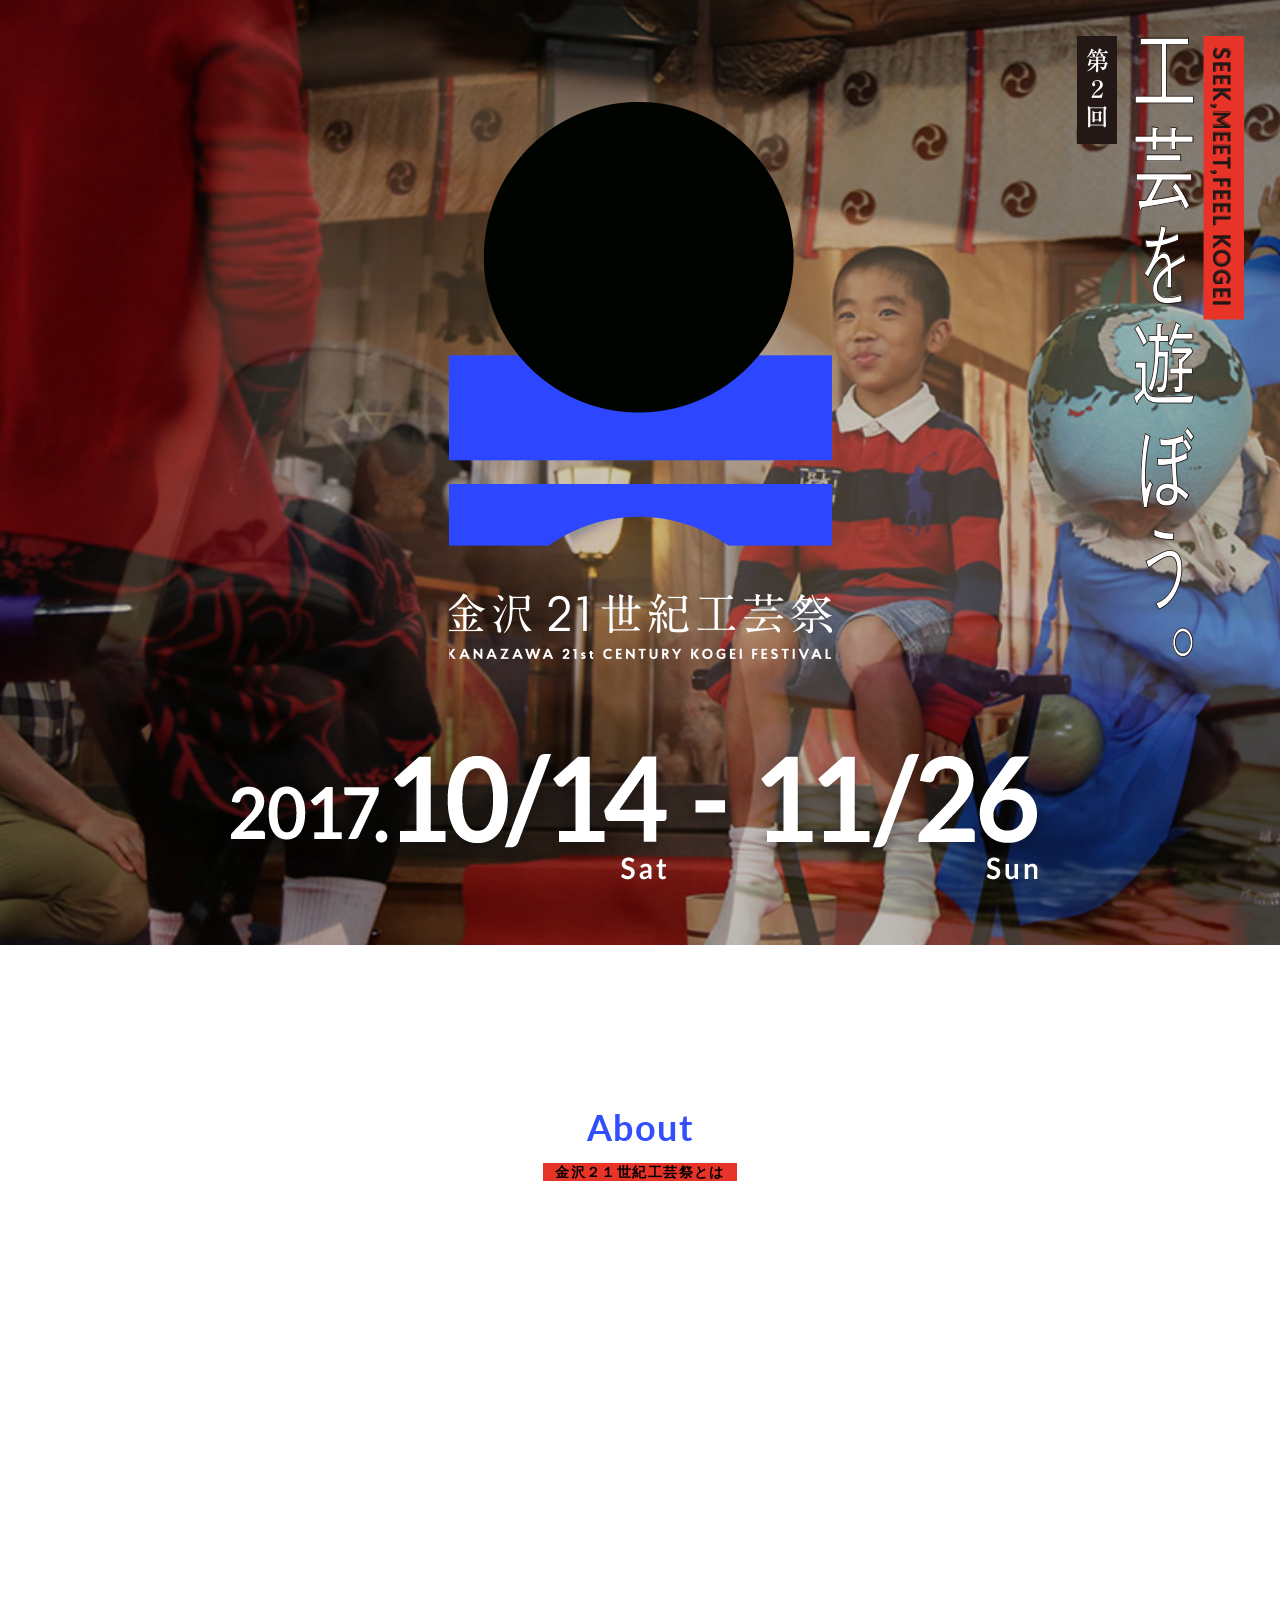
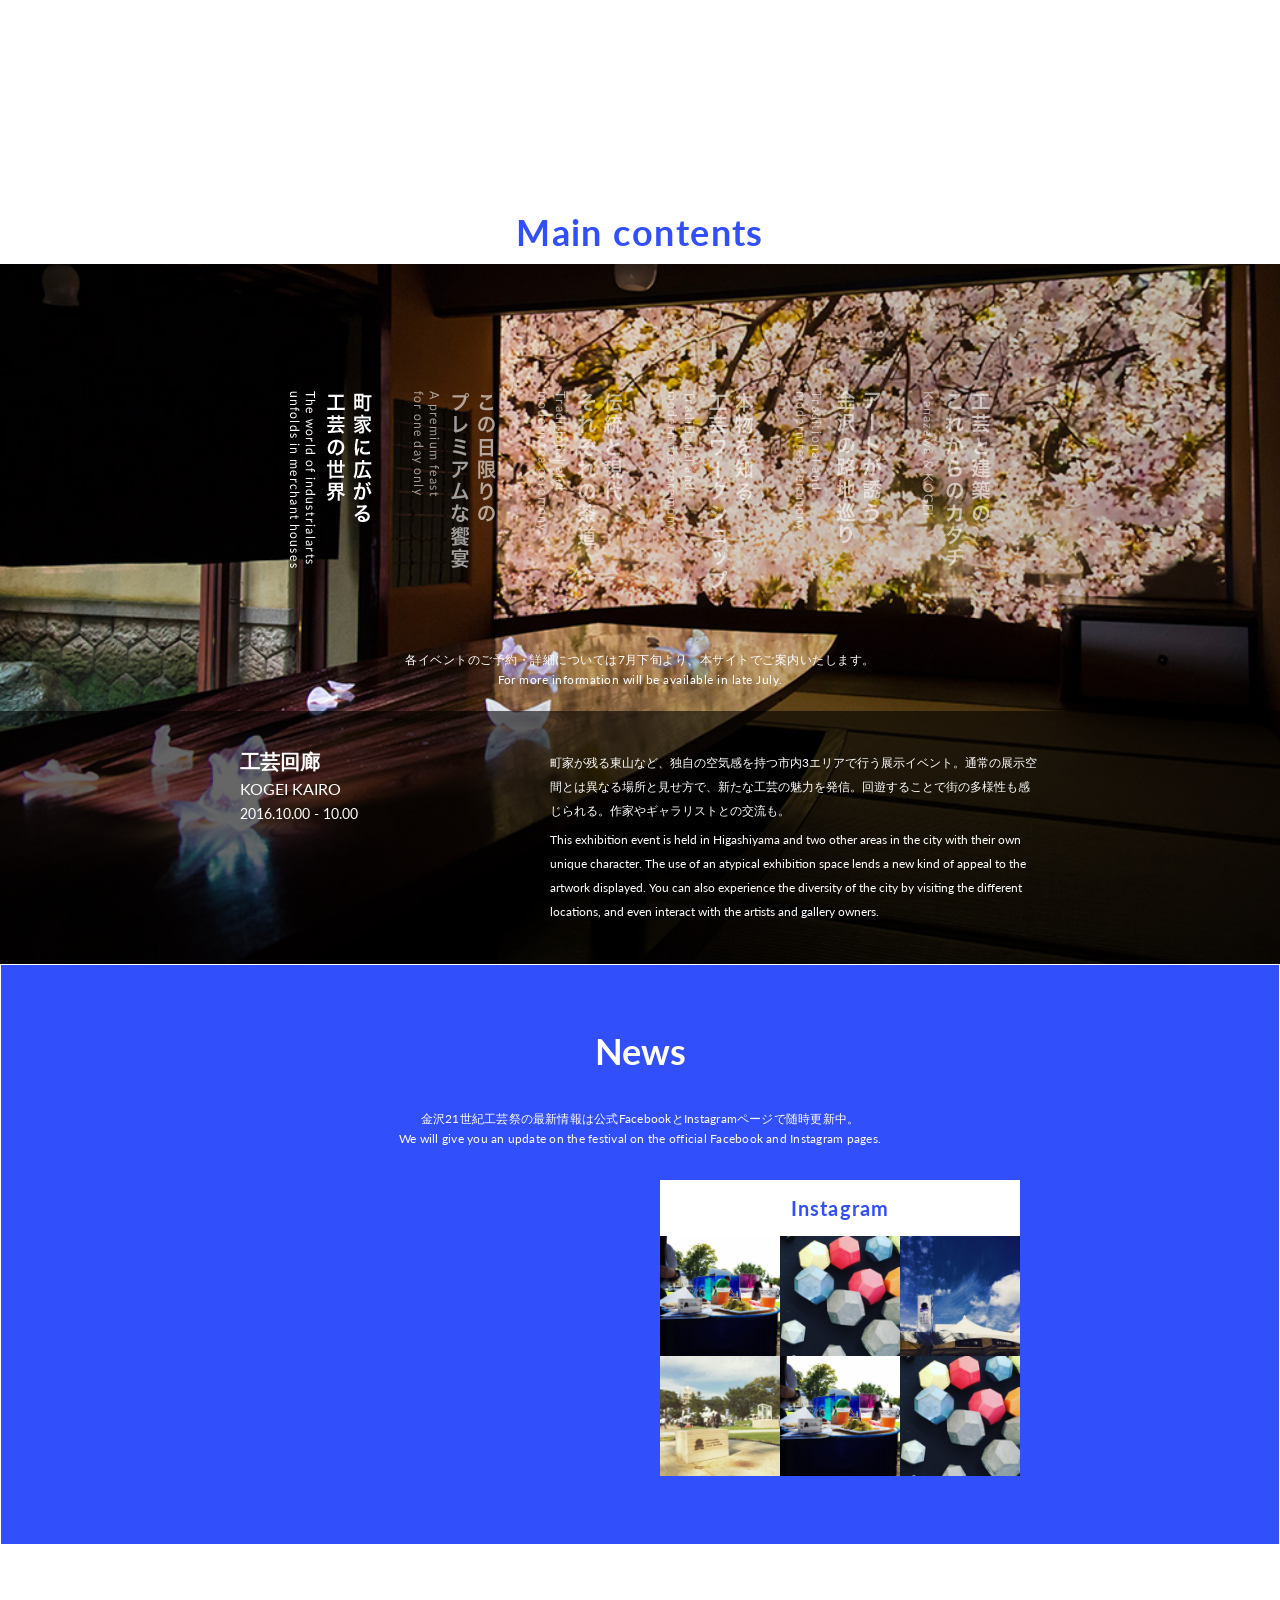
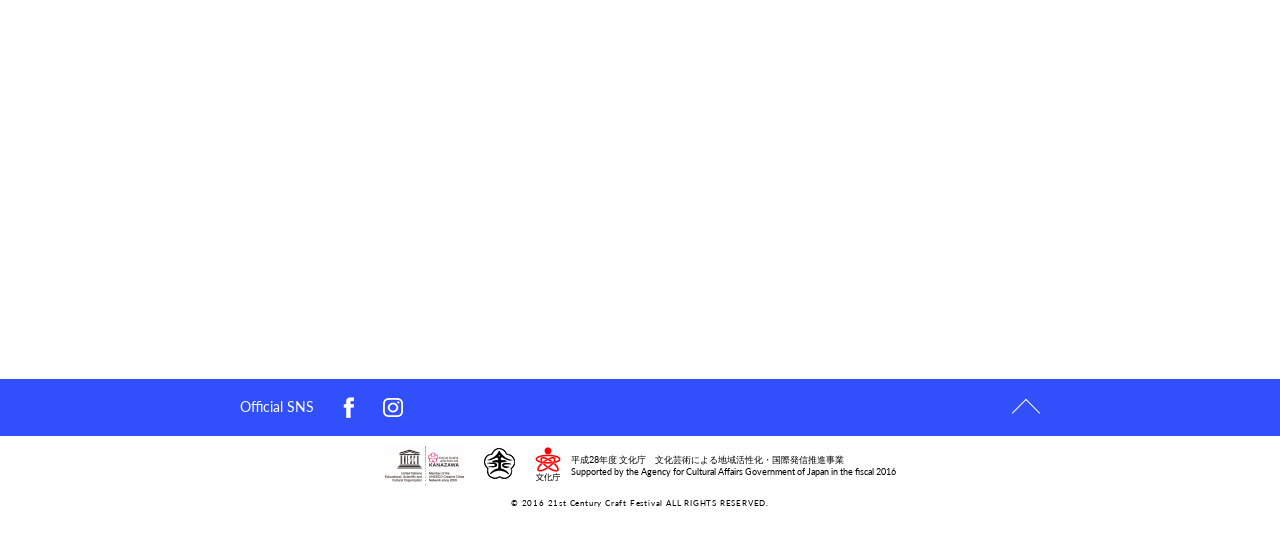
==== commit 3c03343b: "追記" ====
--- a/source/index.html
+++ b/source/index.html
@@ -204,7 +204,7 @@
           </div>
         </div>
         <div class="l_box_02">
-          <h3 class="h3_01">instagram</h3>
+          <h3 class="h3_01">Instagram</h3>
           <ul class="ul_01" id="instagram">
             <li><a href=""><img src="assets/images/instagram1.jpg" alt=""></a></li>
             <li><a href=""><img src="assets/images/instagram2.jpg" alt=""></a></li>
--- a/source/assets/css/style.css
+++ b/source/assets/css/style.css
@@ -294,10 +294,8 @@
 {
     header
     {
-        max-width: 1000px;
         height: 100vh; 
         min-height: 660px;
-        margin: 0 auto;
     }
 }
 header .h1_01
@@ -325,55 +323,53 @@
 {
     header .h1_01
     {
-        padding-top: 140px;
+        padding-bottom: 140px;
     }
 }
 @media screen and (min-width: 1000px) and (max-height: 759px)
 {
     header .h1_01 img
     {
-        width: 240px;
+        width: 260px;
     }
 }
 @media screen and (min-width: 1000px) and (min-height: 760px)
 {
     header .h1_01 img
     {
-        width: 342px;
+        width: 383px;
     }
 }
 header .p_01
 {
-    position: absolute; 
-
-    width: 43px;
+    position: absolute;
+}
+@media screen and (min-width: 1000px)
+{
+    header .p_01
+    {
+        top: 36px;
+        right: 36px;
+    }
 }
 @media screen and (min-width: 1000px) and (max-height: 759px)
 {
     header .p_01
     {
-        top: 180px;
-        right: 180px;
-
-        text-align: center;
-    }
-    header .p_01 img
-    {
-        width: 80%;
+        width: 120px;
     }
 }
 @media screen and (min-width: 1000px) and (min-height: 760px)
 {
     header .p_01
     {
-        top: 220px;
-        right: 102px;
+        width: 167px;
     }
 }
 header .time_01
 {
     position: absolute;
-    top: 0;
+    bottom: 18px;
     left: 0;
 
     display: block;
@@ -382,18 +378,25 @@
 
     text-align: center;
 }
+@media screen and (min-width: 1000px)
+{
+    header .time_01
+    {
+        margin: 0 auto;
+    }
+}
 @media screen and (min-width: 1000px) and (max-height: 759px)
 {
     header .time_01 img
     {
-        width: 80%;
+        width: 800px;
     }
 }
 @media screen and (min-width: 1000px) and (min-height: 760px)
 {
     header .time_01 img
     {
-        width: 100%;
+        width: 1000px;
     }
 }
 
@@ -606,6 +609,8 @@
 #index .mc .mc_pager li a
 {
     cursor: pointer; 
+    -webkit-transition: ease .24s all;
+            transition: ease .24s all;
 
     opacity: .6;
 }
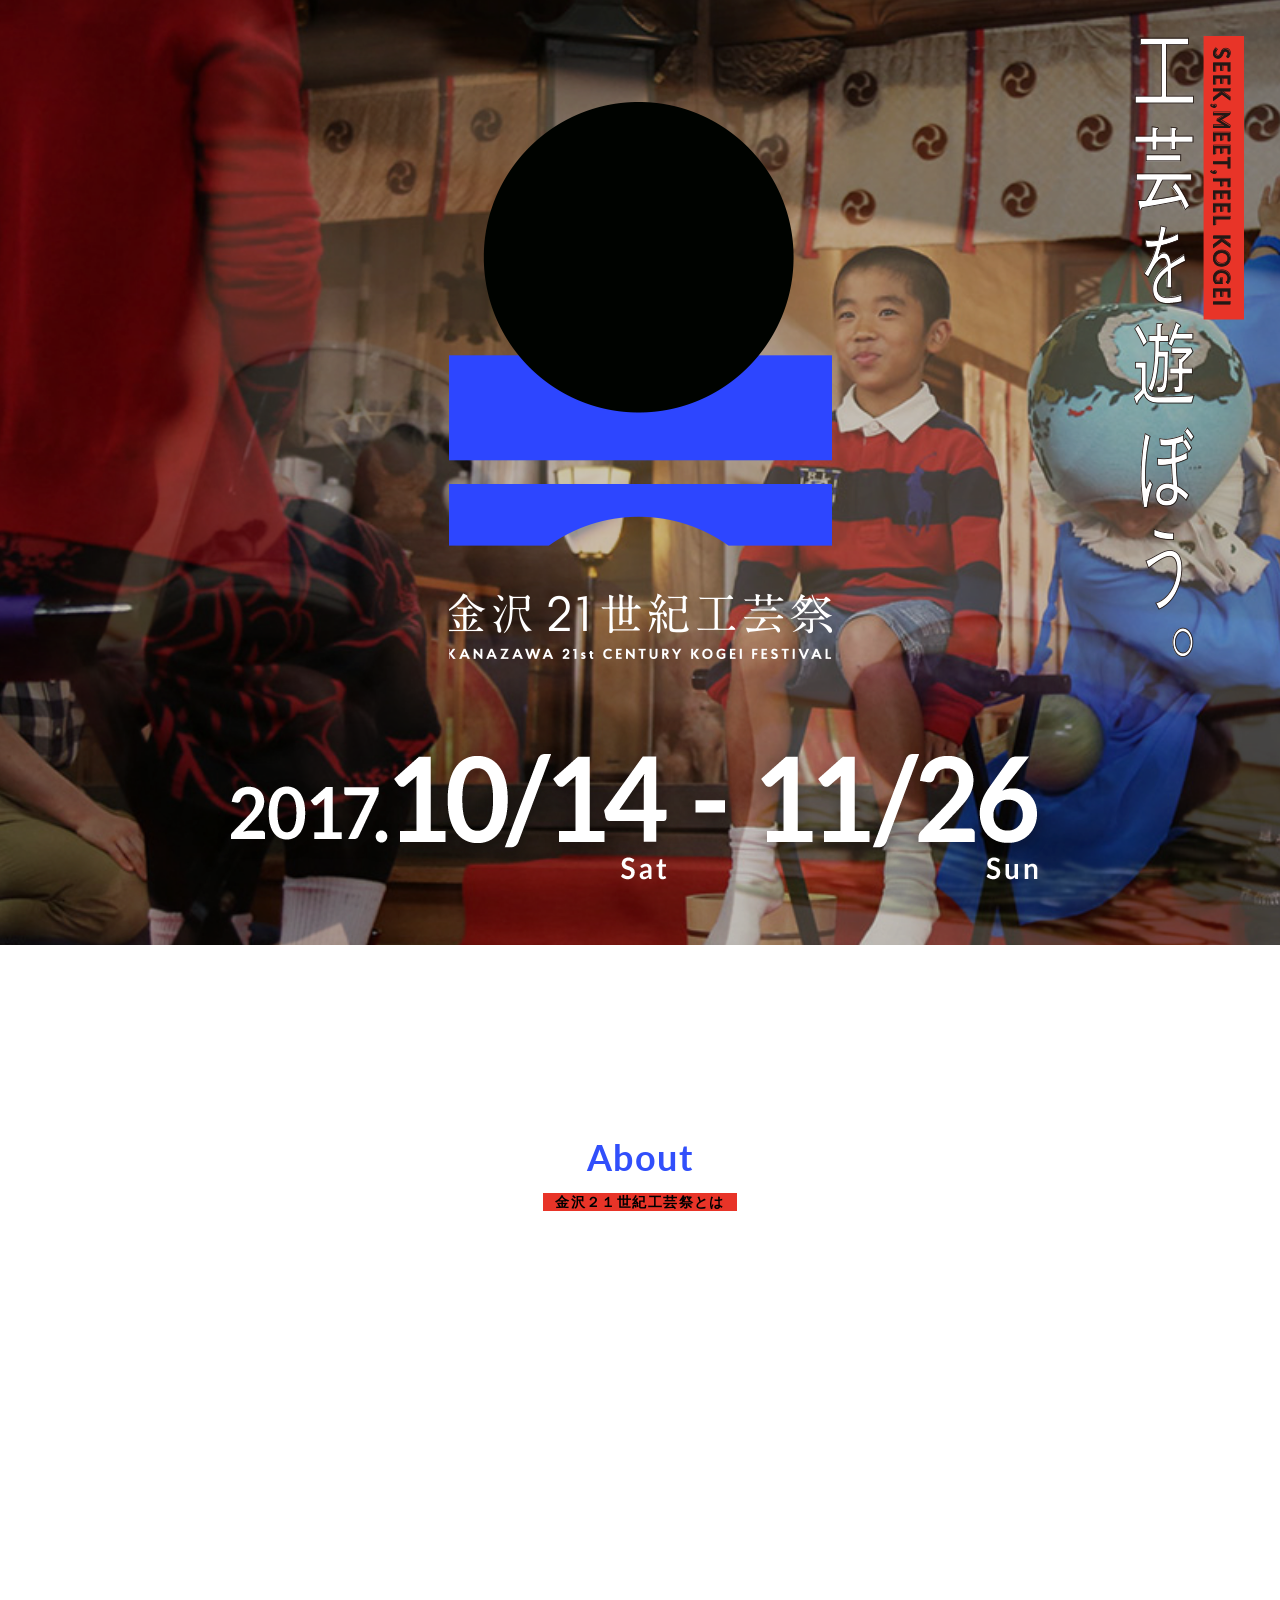
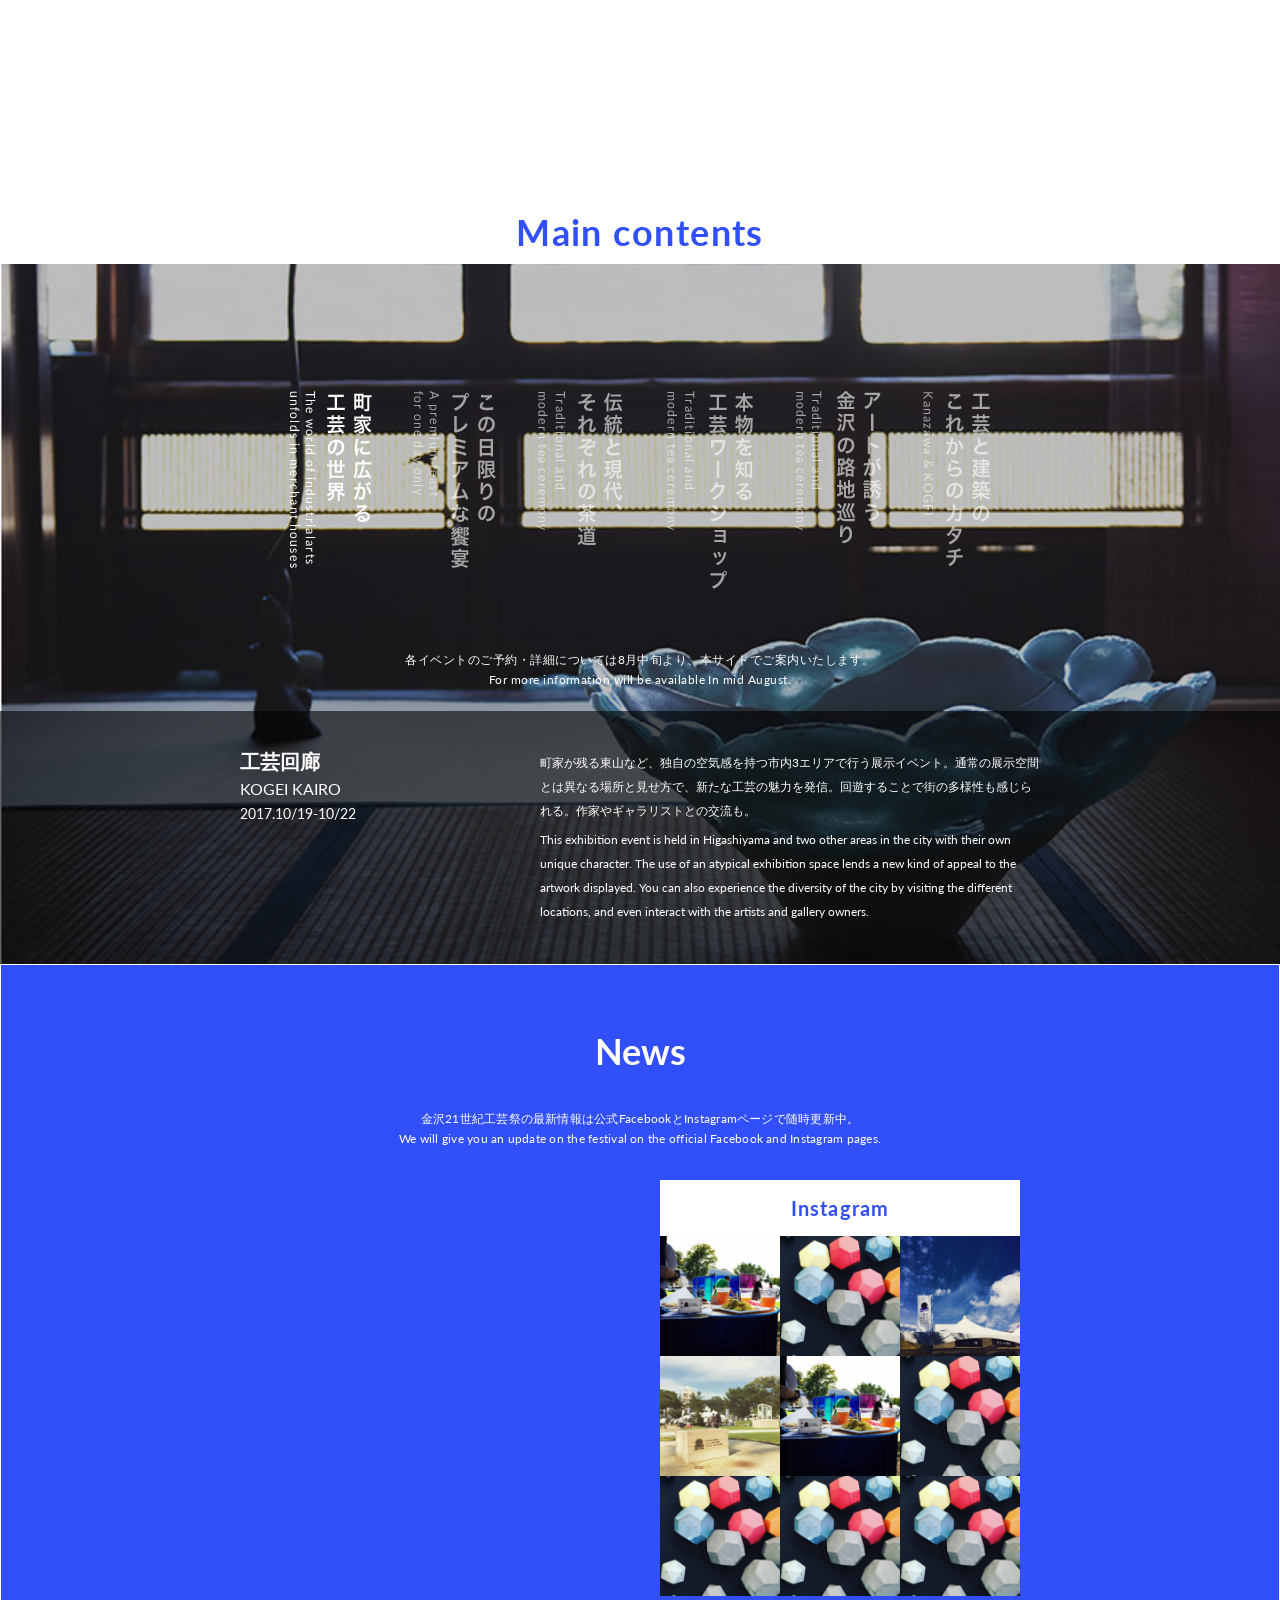
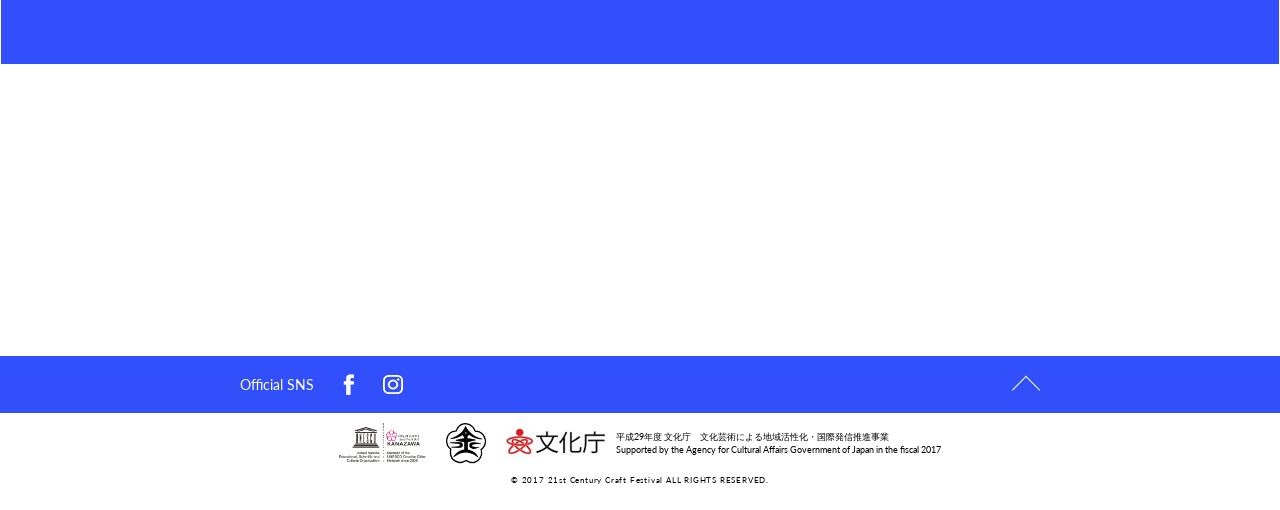
==== commit 90248693: "テストアップ" ====
--- a/source/index.html
+++ b/source/index.html
@@ -11,55 +11,56 @@
   <title>第2回 金沢21世紀工芸祭</title>
 
   <!--  favicons -->
-  <link rel="shortcut icon" type="image/vnd.microsoft.icon" href="/common/favicons/favicon.ico">
-  <link rel="icon" type="image/vnd.microsoft.icon" href="/common/favicons/favicon.ico">
-  <link rel="apple-touch-icon" sizes="57x57" href="/common/favicons/apple-touch-icon-57x57.png">
-  <link rel="apple-touch-icon" sizes="60x60" href="/common/favicons/apple-touch-icon-60x60.png">
-  <link rel="apple-touch-icon" sizes="72x72" href="/common/favicons/apple-touch-icon-72x72.png">
-  <link rel="apple-touch-icon" sizes="76x76" href="/common/favicons/apple-touch-icon-76x76.png">
-  <link rel="apple-touch-icon" sizes="114x114" href="/common/favicons/apple-touch-icon-114x114.png">
-  <link rel="apple-touch-icon" sizes="120x120" href="/common/favicons/apple-touch-icon-120x120.png">
-  <link rel="apple-touch-icon" sizes="144x144" href="/common/favicons/apple-touch-icon-144x144.png">
-  <link rel="apple-touch-icon" sizes="152x152" href="/common/favicons/apple-touch-icon-152x152.png">
-  <link rel="apple-touch-icon" sizes="180x180" href="/common/favicons/apple-touch-icon-180x180.png">
-  <link rel="icon" type="image/png" sizes="192x192" href="/common/favicons/android-chrome-192x192.png">
-  <link rel="icon" type="image/png" sizes="48x48" href="/common/favicons/favicon-48x48.png">
-  <link rel="icon" type="image/png" sizes="96x96" href="/common/favicons/favicon-96x96.png">
-  <link rel="icon" type="image/png" sizes="96x96" href="/common/favicons/favicon-160x160.png">
-  <link rel="icon" type="image/png" sizes="96x96" href="/common/favicons/favicon-196x196.png">
-  <link rel="icon" type="image/png" sizes="16x16" href="/common/favicons/favicon-16x16.png">
-  <link rel="icon" type="image/png" sizes="32x32" href="/common/favicons/favicon-32x32.png">
-  <link rel="manifest" href="/common/favicons/manifest.json">
+  <link rel="shortcut icon" type="image/vnd.microsoft.icon" href="assets/favicons/favicon.ico">
+  <link rel="icon" type="image/vnd.microsoft.icon" href="assets/favicons/favicon.ico">
+  <link rel="apple-touch-icon" sizes="57x57" href="assets/favicons/apple-touch-icon-57x57.png">
+  <link rel="apple-touch-icon" sizes="60x60" href="assets/favicons/apple-touch-icon-60x60.png">
+  <link rel="apple-touch-icon" sizes="72x72" href="assets/favicons/apple-touch-icon-72x72.png">
+  <link rel="apple-touch-icon" sizes="76x76" href="assets/favicons/apple-touch-icon-76x76.png">
+  <link rel="apple-touch-icon" sizes="114x114" href="assets/favicons/apple-touch-icon-114x114.png">
+  <link rel="apple-touch-icon" sizes="120x120" href="assets/favicons/apple-touch-icon-120x120.png">
+  <link rel="apple-touch-icon" sizes="144x144" href="assets/favicons/apple-touch-icon-144x144.png">
+  <link rel="apple-touch-icon" sizes="152x152" href="assets/favicons/apple-touch-icon-152x152.png">
+  <link rel="apple-touch-icon" sizes="180x180" href="assets/favicons/apple-touch-icon-180x180.png">
+  <link rel="icon" type="image/png" sizes="192x192" href="assets/favicons/android-chrome-192x192.png">
+  <link rel="icon" type="image/png" sizes="48x48" href="assets/favicons/favicon-48x48.png">
+  <link rel="icon" type="image/png" sizes="96x96" href="assets/favicons/favicon-96x96.png">
+  <link rel="icon" type="image/png" sizes="96x96" href="assets/favicons/favicon-160x160.png">
+  <link rel="icon" type="image/png" sizes="96x96" href="assets/favicons/favicon-196x196.png">
+  <link rel="icon" type="image/png" sizes="16x16" href="assets/favicons/favicon-16x16.png">
+  <link rel="icon" type="image/png" sizes="32x32" href="assets/favicons/favicon-32x32.png">
+  <link rel="manifest" href="assets/favicons/manifest.json">
   <meta name="msapplication-TileColor" content="#2d88ef">
   <meta name="msapplication-TileImage" content="/mstile-144x144.png">
   <!-- /favicons -->
 
   <!-- ogp -->
-  <meta property="og:title" content="#">
+  <meta property="og:site_name" content="金沢21世紀工芸祭">
+  <meta property="og:title" content="金沢21世紀工芸祭">
+  <meta property="og:description" content="クラフト都市金沢が総力を挙げて初開催する大型工芸フェスティバル「金沢21世紀工芸祭」">
   <meta property="og:type" content="article">
-  <meta property="og:description" content="#">
-  <meta property="og:url" content="#">
+  <meta property="og:locale:alternate" content="ja_JP"/>
+  <meta property="og:locale:alternate" content="es_ES"/>
+  <meta property="og:url" content="http://21c-kogei.jp/">
   <meta property="og:image" content="#">
   <meta property="og:site_name" content="#">
   <!-- /ogp -->
 
   <!-- twitter -->
   <meta name="twitter:card" content="summary_large_image">
-  <meta name="twitter:site" content="//twitterアカウント(@--)">
-  <meta name="twitter:creator" content="//製作者@--">
-  <meta name="twitter:title" content="//タイトル">
+  <meta name="twitter:title" content="第2回 金沢21世紀工芸祭">
   <meta name="twitter:description" content="//概要">
   <meta name="twitter:image:src" content="//image">
   <!-- /twitter -->
 
-  <!-- behavior -->
+  <!-- assets -->
   <link rel="stylesheet" href="assets/css/style.css">
   <link href="https://fonts.googleapis.com/css?family=Lato" rel="stylesheet">
   <script src="assets/js/picturefill.js"></script>
   <script src="assets/js/jquery.js"></script>
   <script src="assets/js/bxslider.js"></script>
   <script src="assets/js/script.js"></script>
-  <!-- /behavior -->
+  <!-- /assets -->
 
 </head>
 
@@ -95,7 +96,7 @@
         <h2 class="h2_01">About<br><i>金沢２１世紀工芸祭とは</i></h2>
         <p class="p_01">金沢21世紀工芸祭は、藩政期以来のものづくりが息づく石川県金沢市を舞台に開催する大型工芸フェスティバル。多様な展示にワークショップ、食イベントや茶会など、たくさんのプログラムが展開されます。いつにも増して工芸との接点がちりばめられた金沢で、ものづくりをとことん堪能してみませんか。</p>
         <h2 class="h2_02">What is Kanazawa 21st KOGEI Festival</h2>
-        <p class="p_02">Kanazawa 21KOGEI Festival is a large-scale arts and crafts festival, held for the first time in Kanazawa, a city of arts and crafts where creativity has breathed ever since the feudal government period. General supervision is provided by The University Art Museum, Tokyo University of the Arts Director and Professor Yuji Akimoto, who also serves as Director of the 21st Century Museum of Contemporary Art, Kanazawa, and the architect and NPO Shuto Kanazawa's Chief Director, Jun Ura. The festival endeavors to present the diversity and possibilities of the arts and crafts from a variety of perspectives, including tradition,future, design,and technology.</p>
+        <p class="p_02">The Kanazawa 21 KOGEI Festival is a large-scale arts and crafts festival held in Kanazawa, Ishikawa Prefecture, a setting where craftsmanship traditions dating from the Edo period come to life. In addition to a wide range of exhibits, there will be held workshops, feast events, tea ceremony and other event programs. Thoroughly enjoy craftsmanship in Kanazawa, a city that will be studded even more than usual with places to experience arts and crafts.</p>
       </div>
     </section>
     <!-- /about -->
@@ -103,83 +104,84 @@
     <!-- /main_content -->
     <section class="mc">
       <h2 class="h2_01">Main contents</h2>
-      <p class="p_01">各イベントのご予約・詳細については7月下旬より、本サイトでご案内いたします。
-        <br>For more information will be available in late July.</p>
-      <ul class="mc_slider" id="mcSlider">
-        <li>
-          <div class="l_block_01">
-            <div class="l_box_01">
-              <h3>工芸回廊<i>KOGEI KAIRO</i></h3>
-              <time>2016.10.00 - 10.00</time>
-            </div>
-            <div class="l_box_02">
-              <p>町家が残る東山など、独自の空気感を持つ市内3エリアで行う展示イベント。通常の展示空間とは異なる場所と見せ方で、新たな工芸の魅力を発信。回遊することで街の多様性も感じられる。作家やギャラリストとの交流も。</p>
-              <p>This exhibition event is held in Higashiyama and two other areas in the city with their own unique character. The use of an atypical exhibition space lends a new kind of appeal to the artwork displayed. You can also experience the diversity of the city by visiting the different locations, and even interact with the artists and gallery owners.</p>
-            </div>
-          </div>
-        </li>
-        <li>
-          <div class="l_block_01">
-            <div class="l_box_01">
-              <h3>工芸回廊<i>KOGEI KAIRO</i></h3>
-              <time>2016.10.00 - 10.00</time>
-            </div>
-            <div class="l_box_02">
-              <p>町家が残る東山など、独自の空気感を持つ市内3エリアで行う展示イベント。通常の展示空間とは異なる場所と見せ方で、新たな工芸の魅力を発信。回遊することで街の多様性も感じられる。作家やギャラリストとの交流も。</p>
-              <p>This exhibition event is held in Higashiyama and two other areas in the city with their own unique character. The use of an atypical exhibition space lends a new kind of appeal to the artwork displayed. You can also experience the diversity of the city by visiting the different locations, and even interact with the artists and gallery owners.</p>
-            </div>
-          </div>
-        </li>
-        <li>
-          <div class="l_block_01">
-            <div class="l_box_01">
-              <h3>工芸回廊<i>KOGEI KAIRO</i></h3>
-              <time>2016.10.00 - 10.00</time>
-            </div>
-            <div class="l_box_02">
-              <p>町家が残る東山など、独自の空気感を持つ市内3エリアで行う展示イベント。通常の展示空間とは異なる場所と見せ方で、新たな工芸の魅力を発信。回遊することで街の多様性も感じられる。作家やギャラリストとの交流も。</p>
-              <p>This exhibition event is held in Higashiyama and two other areas in the city with their own unique character. The use of an atypical exhibition space lends a new kind of appeal to the artwork displayed. You can also experience the diversity of the city by visiting the different locations, and even interact with the artists and gallery owners.</p>
-            </div>
-          </div>
-        </li>
-        <li>
-          <div class="l_block_01">
-            <div class="l_box_01">
-              <h3>工芸回廊<i>KOGEI KAIRO</i></h3>
-              <time>2016.10.00 - 10.00</time>
-            </div>
-            <div class="l_box_02">
-              <p>町家が残る東山など、独自の空気感を持つ市内3エリアで行う展示イベント。通常の展示空間とは異なる場所と見せ方で、新たな工芸の魅力を発信。回遊することで街の多様性も感じられる。作家やギャラリストとの交流も。</p>
-              <p>This exhibition event is held in Higashiyama and two other areas in the city with their own unique character. The use of an atypical exhibition space lends a new kind of appeal to the artwork displayed. You can also experience the diversity of the city by visiting the different locations, and even interact with the artists and gallery owners.</p>
-            </div>
-          </div>
-        </li>
-        <li>
-          <div class="l_block_01">
-            <div class="l_box_01">
-              <h3>工芸回廊<i>KOGEI KAIRO</i></h3>
-              <time>2016.10.00 - 10.00</time>
-            </div>
-            <div class="l_box_02">
-              <p>町家が残る東山など、独自の空気感を持つ市内3エリアで行う展示イベント。通常の展示空間とは異なる場所と見せ方で、新たな工芸の魅力を発信。回遊することで街の多様性も感じられる。作家やギャラリストとの交流も。</p>
-              <p>This exhibition event is held in Higashiyama and two other areas in the city with their own unique character. The use of an atypical exhibition space lends a new kind of appeal to the artwork displayed. You can also experience the diversity of the city by visiting the different locations, and even interact with the artists and gallery owners.</p>
-            </div>
-          </div>
-        </li>
-        <li>
-          <div class="l_block_01">
-            <div class="l_box_01">
-              <h3>工芸回廊<i>KOGEI KAIRO</i></h3>
-              <time>2016.10.00 - 10.00</time>
-            </div>
-            <div class="l_box_02">
-              <p>町家が残る東山など、独自の空気感を持つ市内3エリアで行う展示イベント。通常の展示空間とは異なる場所と見せ方で、新たな工芸の魅力を発信。回遊することで街の多様性も感じられる。作家やギャラリストとの交流も。</p>
-              <p>This exhibition event is held in Higashiyama and two other areas in the city with their own unique character. The use of an atypical exhibition space lends a new kind of appeal to the artwork displayed. You can also experience the diversity of the city by visiting the different locations, and even interact with the artists and gallery owners.</p>
-            </div>
-          </div>
-        </li>
-      </ul>
-      <ul class="mc_pager" id="mcPager">
+      <p class="p_01 pc">各イベントのご予約・詳細については8月中旬より、本サイトでご案内いたします。<br><i>For more information will be available In mid August.</i></p>
+      <div class="mc_slider pc">
+        <ul id="mcSlider">
+          <li>
+            <div class="l_block_01">
+              <div class="l_box_01">
+                <h3>工芸回廊<i>KOGEI KAIRO</i></h3>
+                <time>2017.10/19-10/22</time>
+              </div>
+              <div class="l_box_02">
+                <p>町家が残る東山など、独自の空気感を持つ市内3エリアで行う展示イベント。通常の展示空間とは異なる場所と見せ方で、新たな工芸の魅力を発信。回遊することで街の多様性も感じられる。作家やギャラリストとの交流も。</p>
+                <p>This exhibition event is held in Higashiyama and two other areas in the city with their own unique character. The use of an atypical exhibition space lends a new kind of appeal to the artwork displayed. You can also experience the diversity of the city by visiting the different locations, and even interact with the artists and gallery owners.</p>
+              </div>
+            </div>
+          </li>
+          <li>
+            <div class="l_block_01">
+              <div class="l_box_01">
+                <h3>趣膳食彩<i>SHUZEN SHOKUSAI</i></h3>
+                <time>2017.10/14-11/25</time>
+              </div>
+              <div class="l_box_02">
+                <p>金沢が誇る食文化と工芸の饗宴。金沢の街を深く知るディレクター陣が、工芸作家や料理、空間を独自の感性でコーディネート。この日のためだけに用意されたプレミアムな世界観を五感で味わう、一期一会の食事会。</p>
+                <p>A feast featuring the food culture and industrial arts Kanazawa takes pride in. The group of directors has deep understanding of the city of Kanazawa, and coordinates the works of industrial artists, food, and the space itself with a distinctive aesthetic. Enjoy the premium world created especially for this day with all five of your sense at this once in a lifetime dinner party.</p>
+              </div>
+            </div>
+          </li>
+          <li>
+            <div class="l_block_01">
+              <div class="l_box_01">
+                <h3>金沢みらい茶会<i>KANAZAWA MIRAI CHAKAI</i></h3>
+                <time>2017.10/15-11/26</time>
+              </div>
+              <div class="l_box_02">
+                <p>「茶の湯」文化が根付く金沢ならではのイベント。茶席を「トラディショナル」と「コンテンポラリー」の2大テーマで実施。後者は建築家やクリエイターらが亭主となり、思い思いの解釈でおもてなしの心を表現する。</p>
+                <p>This is an event perfectly suited to Kanazawa, with its deep-rooted connections to tea ceremony culture. Featuring two major themes for tea ceremony seating, traditional and contemporary. The latter features architects and creative professionals as tea masters, and the hosts interpret the teachings in their own way to form a unique style of hospitality.</p>
+              </div>
+            </div>
+          </li>
+          <li>
+            <div class="l_block_01">
+              <div class="l_box_01">
+                <h3>金沢みらい工芸部<i>KANAZAWA MIRAI KOGEI-BU</i></h3>
+                <time>2017.10/14-11/25</time>
+              </div>
+              <div class="l_box_02">
+                <p>子どもから大人まで、幅広い層が参加できるワークショップを実施する。石川の伝統工芸体験のほか、作家がどのようなコンセプトで作品をつくっているか、彼らの思いを追体験するアートワーク寄りのプログラムもある。</p>
+                <p>Visitors from a wide range of demographics from children to adults can all participate in this workshop. In addition to experiencing the traditional industrial arts of Ishikawa for yourself, this program also features vicarious experiences where creative professionals share the concepts they put into creating their work, giving participants a sense of closeness to artwork.</p>
+              </div>
+            </div>
+          </li>
+          <li>
+            <div class="l_block_01">
+              <div class="l_box_01">
+                <h3>金沢アートスペースリンク<i>KANAZAWA ART SPACE LINK</i></h3>
+                <time>2017.11/11-11/26</time>
+              </div>
+              <div class="l_box_02">
+                <p>ギャラリーやアートスペースが連携する展示イベント。各スペースをそれぞれが目指す「美」の傾向により3グループに分類、グループごとに展示を行う。展示に併せてタブロイドも発行し、金沢の美術シーンを客観的に見つめる。</p>
+                <p>This is an exhibition event coordinated by galleries and art spaces. The different spaces are divided up into 3 groups based on the type of beauty they're aiming for, and exhibitions are carried out for each group. There's also a published tabloid to go along with the exhibitions that provides an objective view of the art scene in Kanazawa.</p>
+              </div>
+            </div>
+          </li>
+          <li>
+            <div class="l_block_01">
+              <div class="l_box_01">
+                <h3>工芸建築<i>Kanazawa &amp; KOGEI</i></h3>
+                <time>2017.11.07 - 11.19</time>
+              </div>
+              <div class="l_box_02">
+                <p>「建築を、ひとつの工芸作品として考える」。このテーマに、工芸作家や建築家、芸術家ら多彩なプレイヤーが応じる初の作品展。町家や武家屋敷など、独自の建築様式が形成された金沢から、新たな工芸の可能性を発信する。</p>
+                <p>This exhibition event is held in Higashiyama and two other areas in the city with their own unique character. The use of an atypical exhibition space lends a new kind of appeal to the artwork displayed. You can also experience the diversity of the city by visiting the different locations, and even interact with the artists and gallery owners.</p>
+              </div>
+            </div>
+          </li>
+        </ul>
+      </div>
+      <ul class="mc_pager pc" id="mcPager">
         <li><a data-slide-index="0"><img src="assets/images/mc_pager1.png" alt=""></a></li>
         <li><a data-slide-index="1"><img src="assets/images/mc_pager2.png" alt=""></a></li>
         <li><a data-slide-index="2"><img src="assets/images/mc_pager3.png" alt=""></a></li>
@@ -187,18 +189,74 @@
         <li><a data-slide-index="4"><img src="assets/images/mc_pager5.png" alt=""></a></li>
         <li><a data-slide-index="5"><img src="assets/images/mc_pager6.png" alt=""></a></li>
       </ul>
+      <ul class="mc_accordion tb sp" id="mcAccordion">
+        <li>
+          <h3><img src="assets/images/mc_title_01.jpg" alt=""></h3>
+          <div class="l_box_01">
+            <h4 class="h4_01">工芸回廊<i>Kogei kairo</i></h4>
+            <time class="time_01">2017.11/11-11/26</time>
+            <p class="p_02">町家が残る東山など、独自の空気感を持つ市内3エリアで行う展示イベント。通常の展示空間とは異なる場所と見せ方で、新たな工芸の魅力を発信。回遊することで街の多様性も感じられる。作家やギャラリストとの交流も。</p>
+            <p class="p_03">This exhibition event is held in Higashiyama and two other areas in the city with their own unique character. The use of an atypical exhibition space lends a new kind of appeal to the artwork displayed. You can also experience the diversity of the city by visiting the different locations, and even interact with the artists and gallery owners.</p>
+          </div>
+        </li>
+        <li>
+          <h3><img src="assets/images/mc_title_02.jpg" alt=""></h3>
+          <div class="l_box_01">
+            <h4 class="h4_01">趣膳食彩<i>SHUZEN SHOKUSAI</i></h4>
+            <time class="time_01">2017.10/14-11/25</time>
+            <p class="p_02">金沢が誇る食文化と工芸の饗宴。金沢の街を深く知るディレクター陣が、工芸作家や料理、空間を独自の感性でコーディネート。この日のためだけに用意されたプレミアムな世界観を五感で味わう、一期一会の食事会。</p>
+            <p class="p_03">A feast featuring the food culture and industrial arts Kanazawa takes pride in. The group of directors has deep understanding of the city of Kanazawa, and coordinates the works of industrial artists, food, and the space itself with a distinctive aesthetic. Enjoy the premium world created especially for this day with all five of your sense at this once in a lifetime dinner party.</p>
+          </div>
+        </li>
+        <li>
+          <h3><img src="assets/images/mc_title_03.jpg" alt=""></h3>
+          <div class="l_box_01">
+            <h4 class="h4_01">金沢みらい茶会<i>KANAZAWA MIRAI CHAKAI</i></h4>
+            <time class="time_01">2017.10/15-11/26</time>
+            <p class="p_02">「茶の湯」文化が根付く金沢ならではのイベント。茶席を「トラディショナル」と「コンテンポラリー」の2大テーマで実施。後者は建築家やクリエイターらが亭主となり、思い思いの解釈でおもてなしの心を表現する。</p>
+            <p class="p_03">This is an event perfectly suited to Kanazawa, with its deep-rooted connections to tea ceremony culture. Featuring two major themes for tea ceremony seating, traditional and contemporary. The latter features architects and creative professionals as tea masters, and the hosts interpret the teachings in their own way to form a unique style of hospitality.</p>
+          </div>
+        </li>
+        <li>
+          <h3><img src="assets/images/mc_title_04.jpg" alt=""></h3>
+          <div class="l_box_01">
+            <h4 class="h4_01">金沢みらい工芸部<i>KANAZAWA MIRAI KOGEI-BU</i></h4>
+            <time class="time_01">2017.10/14-11/25</time>
+            <p class="p_02">子どもから大人まで、幅広い層が参加できるワークショップを実施する。石川の伝統工芸体験のほか、作家がどのようなコンセプトで作品をつくっているか、彼らの思いを追体験するアートワーク寄りのプログラムもある。</p>
+            <p class="p_03">Visitors from a wide range of demographics from children to adults can all participate in this workshop. In addition to experiencing the traditional industrial arts of Ishikawa for yourself, this program also features vicarious experiences where creative professionals share the concepts they put into creating their work, giving participants a sense of closeness to artwork.</p>
+          </div>
+        </li>
+        <li>
+          <h3><img src="assets/images/mc_title_05.jpg" alt=""></h3>
+          <div class="l_box_01">
+            <h4 class="h4_01">金沢アートスペースリンク<i>KANAZAWA ART SPACE LINK</i></h4>
+            <time class="time_01">2017.11/11-11/26</time>
+            <p class="p_02">ギャラリーやアートスペースが連携する展示イベント。各スペースをそれぞれが目指す「美」の傾向により3グループに分類、グループごとに展示を行う。展示に併せてタブロイドも発行し、金沢の美術シーンを客観的に見つめる。</p>
+            <p class="p_03">This is an exhibition event coordinated by galleries and art spaces. The different spaces are divided up into 3 groups based on the type of beauty they're aiming for, and exhibitions are carried out for each group. There's also a published tabloid to go along with the exhibitions that provides an objective view of the art scene in Kanazawa.</p>
+          </div>
+        </li>
+        <li>
+          <h3><img src="assets/images/mc_title_06.jpg" alt="工芸×建築の可能性を探る"></h3>
+          <div class="l_box_01">
+            <h4 class="h4_01">工芸建築<i>Kanazawa &amp; KOGEI</i></h4>
+            <time class="time_01">2017.11.07 - 11.19</time>
+            <p class="p_02">「建築を、ひとつの工芸作品として考える」。このテーマに、工芸作家や建築家、芸術家ら多彩なプレイヤーが応じる初の作品展。町家や武家屋敷など、独自の建築様式が形成された金沢から、新たな工芸の可能性を発信する。</p>
+            <p class="p_03">This exhibition event is held in Higashiyama and two other areas in the city with their own unique character. The use of an atypical exhibition space lends a new kind of appeal to the artwork displayed. You can also experience the diversity of the city by visiting the different locations, and even interact with the artists and gallery owners.</p>
+          </div>
+        </li>
+      </ul>
+      <p class="p_01 tb sp">各イベントのご予約・詳細については<br>7月下旬より、本サイトでご案内いたします。<i>For more information<br>will be available in late July.</i></p>
     </section>
     <!-- /main_content -->
 
     <!-- news -->
     <section class="news">
       <h2 class="h2_01">News</h2>
-      <p class="p_01">金沢21世紀工芸祭の最新情報は公式FacebookとInstagramページで随時更新中。
-        <br>We will give you an update on the festival on the official Facebook and Instagram pages.</p>
+      <p class="p_01">金沢21世紀工芸祭の最新情報は<br class="tb sp">公式FacebookとInstagramページで随時更新中。<i>We will give you an update on the <br class="tb sp">festival on the official Facebook and Instagram pages.</i></p>
       <div class="l_block_01">
         <div class="l_box_01">
           <div class="div_01" id="facebook">
-            <div class="fb-page" data-href="https://www.facebook.com/kanazawa21kogei/" data-tabs="timeline" data-width="360" data-height="295" data-small-header="true" data-adapt-container-width="true" data-hide-cover="false" data-show-facepile="true">
+            <div class="fb-page" data-href="https://www.facebook.com/kanazawa21kogei/" data-tabs="timeline" data-width="500" data-height="414" data-small-header="true" data-adapt-container-width="true" data-hide-cover="false" data-show-facepile="true">
               <blockquote cite="https://www.facebook.com/kanazawa21kogei/" class="fb-xfbml-parse-ignore"><a href="https://www.facebook.com/kanazawa21kogei/">金沢21世紀工芸祭</a></blockquote>
             </div>
           </div>
@@ -211,6 +269,9 @@
             <li><a href=""><img src="assets/images/instagram3.jpg" alt=""></a></li>
             <li><a href=""><img src="assets/images/instagram4.jpg" alt=""></a></li>
             <li><a href=""><img src="assets/images/instagram1.jpg" alt=""></a></li>
+            <li><a href=""><img src="assets/images/instagram2.jpg" alt=""></a></li>
+            <li><a href=""><img src="assets/images/instagram2.jpg" alt=""></a></li>
+            <li><a href=""><img src="assets/images/instagram2.jpg" alt=""></a></li>
             <li><a href=""><img src="assets/images/instagram2.jpg" alt=""></a></li>
           </ul>
         </div>
@@ -228,11 +289,11 @@
         <p>金沢21世紀工芸祭実行委員会<br>（株式会社ノエチカ内）</p>
         <p>石川県金沢市下本多町六番丁40番地1 3階<br>Email : <a href="mailto:info@noetica.co.jp">info@noetica.co.jp</a></p>
       </address>
-      <h2 class="h2_03">プレスリリースに関するお問い合わせ</h2>
+      <!--<h2 class="h2_03">プレスリリースに関するお問い合わせ</h2>
       <address class="address_02">
         <p>金沢21世紀工芸祭実行委員会・広報担当<br>（株式会社エーミライトデザイン内）</p>
         <p>石川県金沢市本町1-5-3 リファーレ2階<br>Email : <a href="mailto:press@21c-kogei.jp">press@21c-kogei.jp</a></p>
-      </address>
+      </address>-->
     </section>
     <!-- /sponsor -->
 
@@ -242,9 +303,9 @@
   <!-- bg -->
   <div id="bg">
     <ul class="ul_01" id="bgSlider">
-      <li><img src="assets/images/bg_img_01.jpg" alt="イメージ"></li>
-      <li><img src="assets/images/bg_img_02.jpg" alt="イメージ"></li>
-      <li><img src="assets/images/bg_img_03.jpg" alt="イメージ"></li>
+      <li class="bg_img_01">&nbsp;</li>
+      <li class="bg_img_02">&nbsp;</li>
+      <li class="bg_img_03">&nbsp;</li>
     </ul>
   </div>
   <!-- /bg -->
@@ -256,10 +317,10 @@
         <h4 class="h4_01">Official SNS</h4>
         <ul class="ul_01">
           <li>
-            <a href=""><img src="assets/images/footer_facebook.png" alt=""></a>
-          </li>
-          <li>
-            <a href=""><img src="assets/images/footer_instagram.png" alt=""></a>
+            <a target="_blank" href="https://www.facebook.com/kanazawa21kogei/"><img src="assets/images/footer_facebook.png" alt=""></a>
+          </li>
+          <li>
+            <a target="_blank" href="https://www.instagram.com/kanazawa21kogei/"><img src="assets/images/footer_instagram.png" alt=""></a>
           </li>
         </ul>
         <div class="div_01">
@@ -270,13 +331,31 @@
     <div class="l_block_02">
       <div class="l_block_02_inner">
         <ul class="ul_02">
-          <li><img src="assets/images/footer_icon_01.png" alt=""></li>
-          <li><img src="assets/images/footer_icon_02.png" alt=""></li>
-          <li><img src="assets/images/footer_icon_03.png" alt=""></li>
+          <li>
+            <picture>
+              <source media="(min-width: 426px)" srcset="assets/images/footer_icon_01.png">
+              <source media="(max-width: 425px)" srcset="assets/images/footer_icon_01_sp.png">
+              <img src="assets/images/footer_icon_01.png" alt="dummy image">
+            </picture>
+          </li>
+          <li>
+            <picture>
+              <source media="(min-width: 426px)" srcset="assets/images/footer_icon_02.png">
+              <source media="(max-width: 425px)" srcset="assets/images/footer_icon_02_sp.png">
+              <img src="assets/images/footer_icon_01.png" alt="dummy image">
+            </picture>
+          </li>
+          <li>
+            <picture>
+              <source media="(min-width: 426px)" srcset="assets/images/footer_icon_03.png">
+              <source media="(max-width: 425px)" srcset="assets/images/footer_icon_03_sp.png">
+              <img src="assets/images/footer_icon_01.png" alt="dummy image">
+            </picture>
+          </li>
         </ul>
-        <p class="p_01">平成28年度 文化庁　文化芸術による地域活性化・国際発信推進事業
-          <br>Supported by the Agency for Cultural Affairs Government of Japan in the fiscal 2016</p>
-        <p class="p_02"><small>&copy; 2016 21st Century Craft Festival ALL RIGHTS RESERVED.</small></p>
+        <p class="p_01">平成29年度 文化庁　文化芸術による地域活性化・国際発信推進事業
+          <br>Supported by the Agency for Cultural Affairs Government of Japan in the fiscal 2017</p>
+        <p class="p_02"><small>&copy; 2017 21st Century Craft Festival ALL RIGHTS RESERVED.</small></p>
       </div>
     </div>
   </footer>
--- a/source/assets/css/style.css
+++ b/source/assets/css/style.css
@@ -309,14 +309,14 @@
 {
     header .h1_01
     {
-        padding-top: 100px;
+        padding-bottom: 16%;
     }
 }
 @media screen and (min-width: 426px) and (max-width: 999px)
 {
     header .h1_01
     {
-        padding-top: 100px;
+        padding-bottom: 100px;
     }
 }
 @media screen and (min-width: 1000px)
@@ -326,6 +326,21 @@
         padding-bottom: 140px;
     }
 }
+@media screen and (max-width: 425px)
+{
+    header .h1_01 img
+    {
+        width: 60%;
+    }
+}
+@media screen and (min-width: 426px) and (max-width: 999px)
+{
+    header .h1_01 img
+    {
+        width: 320px;
+    }
+}
+
 @media screen and (min-width: 1000px) and (max-height: 759px)
 {
     header .h1_01 img
@@ -333,6 +348,7 @@
         width: 260px;
     }
 }
+
 @media screen and (min-width: 1000px) and (min-height: 760px)
 {
     header .h1_01 img
@@ -344,32 +360,52 @@
 {
     position: absolute;
 }
-@media screen and (min-width: 1000px)
+@media screen and (max-width: 425px)
+{
+    header .p_01
+    {
+        top: 0;
+        right: 0;
+
+        width: 14%; 
+        margin-top: 8%;
+    }
+}
+@media screen and (min-width: 426px) and (max-width: 999px)
 {
     header .p_01
     {
         top: 36px;
         right: 36px;
+
+        width: 92px;
+    }
+}
+@media screen and (min-width: 1000px)
+{
+    header .p_01
+    {
+        top: 36px;
+        right: 36px;
     }
 }
 @media screen and (min-width: 1000px) and (max-height: 759px)
 {
     header .p_01
     {
-        width: 120px;
+        width: 92px;
     }
 }
 @media screen and (min-width: 1000px) and (min-height: 760px)
 {
     header .p_01
     {
-        width: 167px;
+        width: 110px;
     }
 }
 header .time_01
 {
     position: absolute;
-    bottom: 18px;
     left: 0;
 
     display: block;
@@ -378,10 +414,26 @@
 
     text-align: center;
 }
-@media screen and (min-width: 1000px)
+@media screen and (max-width: 425px)
 {
     header .time_01
     {
+        bottom: 14%;
+    }
+}
+@media screen and (min-width: 426px) and (max-width: 999px)
+{
+    header .time_01
+    {
+        bottom: 18px;
+    }
+}
+@media screen and (min-width: 1000px)
+{
+    header .time_01
+    {
+        bottom: 18px;
+
         margin: 0 auto;
     }
 }
@@ -415,54 +467,158 @@
 
     background-color: #fff;
 }
+@media screen and (min-width: 426px) and (max-width: 999px)
+{
+    #index .mc
+    {
+        width: 425px; 
+        margin: 0 auto 80px;
+    }
+}
 #index .mc .h2_01
 {
-    padding: 14px 0;
+    font-weight: bold;
+    line-height: 1;
+
+    text-align: center; 
+    letter-spacing: .04em;
+
+    color: #314ffb;
+}
+@media screen and (max-width: 425px)
+{
+    #index .mc .h2_01
+    {
+        font-size: 6.5625vw; 
+
+        padding: 2em 0;
+    }
+}
+@media screen and (min-width: 426px) and (max-width: 999px)
+{
+    #index .mc .h2_01
+    {
+        font-size: 36px; 
+
+        padding: 2em 0;
+    }
+}
+@media screen and (min-width: 1000px)
+{
+    #index .mc .h2_01
+    {
+        font-size: 36px; 
+
+        padding: 14px 0;
+    }
 }
 #index .mc .p_01
 {
-    font-size: 12px;
     font-weight: normal;
     line-height: 1.7;
 
-    position: absolute;
-    z-index: 2;
-    top: 450px;
-    left: 0;
-
     width: 100%;
 
     text-align: center;
     letter-spacing: .04em;
-
-    color: #fff;
+}
+@media screen and (max-width: 425px)
+{
+    #index .mc .p_01
+    {
+        font-size: 3.28125vw;
+
+        padding: 2em 0;
+
+        color: #314ffb; 
+        background-color: #fff;
+    }
+}
+@media screen and (min-width: 426px) and (max-width: 999px)
+{
+    #index .mc .p_01
+    {
+        font-size: 12px;
+
+        padding: 2em 0;
+
+        color: #314ffb; 
+        background-color: #fff;
+    }
+}
+@media screen and (min-width: 1000px)
+{
+    #index .mc .p_01
+    {
+        font-size: 12px;
+
+        position: absolute;
+        z-index: 2;
+        left: 0;
+
+        color: #fff;
+    }
+}
+@media screen and (min-width: 1000px) and (max-height: 759px)
+{
+    #index .mc .p_01
+    {
+        top: 318px;
+    }
+}
+@media screen and (min-width: 1000px) and (min-height: 760px)
+{
+    #index .mc .p_01
+    {
+        top: 450px;
+    }
+}
+#index .mc .p_01 i
+{
+    display: block;
+}
+@media screen and (max-width: 425px)
+{
+    #index .mc .p_01 i
+    {
+        margin-top: .4em;
+    }
+}
+@media screen and (min-width: 426px) and (max-width: 999px)
+{
+    #index .mc .p_01 i
+    {
+        margin-top: .4em;
+    }
 }
 #index .mc .bx-wrapper
 {
     position: relative;
     z-index: 1;
 }
+
 @media screen and (min-width: 1000px) and (max-height: 759px)
 {
     #index .mc .bx-wrapper,
     #index .mc .bx-viewport,
-    #index .mc .mc_slider
-    {
-        height: 500px;
-    }
-}
+    #index .mc .mc_slider ul
+    {
+        height: 560px;
+    }
+}
+
 @media screen and (min-width: 1000px) and (min-height: 760px)
 {
     #index .mc .bx-wrapper,
     #index .mc .bx-viewport,
-    #index .mc .mc_slider
+    #index .mc .mc_slider ul
     {
         height: 700px;
     }
 }
 #index .mc .bx-wrapper li,
 #index .mc .bx-viewport li,
-#index .mc .mc_slider li
+#index .mc .mc_slider ul li
 {
     height: 100%;
 
@@ -470,43 +626,43 @@
 }
 #index .mc .bx-wrapper li:nth-child(1),
 #index .mc .bx-viewport li:nth-child(1),
-#index .mc .mc_slider li:nth-child(1)
+#index .mc .mc_slider ul li:nth-child(1)
 {
     background: url(../images/mc_figure_01.jpg) no-repeat center center;
 }
 #index .mc .bx-wrapper li:nth-child(2),
 #index .mc .bx-viewport li:nth-child(2),
-#index .mc .mc_slider li:nth-child(2)
-{
-    background: url(../images/mc_figure_01.jpg) no-repeat center center;
+#index .mc .mc_slider ul li:nth-child(2)
+{
+    background: url(../images/mc_figure_02.jpg) no-repeat center center;
 }
 #index .mc .bx-wrapper li:nth-child(3),
 #index .mc .bx-viewport li:nth-child(3),
-#index .mc .mc_slider li:nth-child(3)
-{
-    background: url(../images/mc_figure_01.jpg) no-repeat center center;
+#index .mc .mc_slider ul li:nth-child(3)
+{
+    background: url(../images/mc_figure_03.jpg) no-repeat center center;
 }
 #index .mc .bx-wrapper li:nth-child(4),
 #index .mc .bx-viewport li:nth-child(4),
-#index .mc .mc_slider li:nth-child(4)
-{
-    background: url(../images/mc_figure_01.jpg) no-repeat center center;
+#index .mc .mc_slider ul li:nth-child(4)
+{
+    background: url(../images/mc_figure_04.jpg) no-repeat center center;
 }
 #index .mc .bx-wrapper li:nth-child(5),
 #index .mc .bx-viewport li:nth-child(5),
-#index .mc .mc_slider li:nth-child(5)
-{
-    background: url(../images/mc_figure_01.jpg) no-repeat center center;
+#index .mc .mc_slider ul li:nth-child(5)
+{
+    background: url(../images/mc_figure_05.jpg) no-repeat center center;
 }
 #index .mc .bx-wrapper li:nth-child(6),
 #index .mc .bx-viewport li:nth-child(6),
-#index .mc .mc_slider li:nth-child(6)
-{
-    background: url(../images/mc_figure_01.jpg) no-repeat center center;
+#index .mc .mc_slider ul li:nth-child(6)
+{
+    background: url(../images/mc_figure_06.jpg) no-repeat center center;
 }
 #index .mc .bx-wrapper li .l_block_01,
 #index .mc .bx-viewport li .l_block_01,
-#index .mc .mc_slider li .l_block_01
+#index .mc .mc_slider ul li .l_block_01
 {
     position: absolute;
     z-index: 3;
@@ -522,18 +678,18 @@
 }
 #index .mc .bx-wrapper li .l_block_01 .l_box_01,
 #index .mc .bx-viewport li .l_block_01 .l_box_01,
-#index .mc .mc_slider li .l_block_01 .l_box_01
+#index .mc .mc_slider ul li .l_block_01 .l_box_01
 {
     display: inline-block;
 
-    width: 310px;
+    width: 300px;
 
     text-align: left; 
     vertical-align: top;
 }
 #index .mc .bx-wrapper li .l_block_01 .l_box_01 h3,
 #index .mc .bx-viewport li .l_block_01 .l_box_01 h3,
-#index .mc .mc_slider li .l_block_01 .l_box_01 h3
+#index .mc .mc_slider ul li .l_block_01 .l_box_01 h3
 {
     font-size: 20px;
     font-weight: bold;
@@ -543,7 +699,7 @@
 }
 #index .mc .bx-wrapper li .l_block_01 .l_box_01 h3 i,
 #index .mc .bx-viewport li .l_block_01 .l_box_01 h3 i,
-#index .mc .mc_slider li .l_block_01 .l_box_01 h3 i
+#index .mc .mc_slider ul li .l_block_01 .l_box_01 h3 i
 {
     font-size: 16px;
     font-weight: normal; 
@@ -554,7 +710,7 @@
 }
 #index .mc .bx-wrapper li .l_block_01 .l_box_01 time,
 #index .mc .bx-viewport li .l_block_01 .l_box_01 time,
-#index .mc .mc_slider li .l_block_01 .l_box_01 time
+#index .mc .mc_slider ul li .l_block_01 .l_box_01 time
 {
     font-size: 14px;
     line-height: 1;
@@ -565,18 +721,18 @@
 }
 #index .mc .bx-wrapper li .l_block_01 .l_box_02,
 #index .mc .bx-viewport li .l_block_01 .l_box_02,
-#index .mc .mc_slider li .l_block_01 .l_box_02
+#index .mc .mc_slider ul li .l_block_01 .l_box_02
 {
     display: inline-block;
 
-    width: 490px;
+    width: 500px;
 
     text-align: left; 
     vertical-align: top;
 }
 #index .mc .bx-wrapper li .l_block_01 .l_box_02 p,
 #index .mc .bx-viewport li .l_block_01 .l_box_02 p,
-#index .mc .mc_slider li .l_block_01 .l_box_02 p
+#index .mc .mc_slider ul li .l_block_01 .l_box_02 p
 {
     font-size: 12px;
     line-height: 2;
@@ -585,7 +741,7 @@
 }
 #index .mc .bx-wrapper li .l_block_01 .l_box_02 p:nth-child(2),
 #index .mc .bx-viewport li .l_block_01 .l_box_02 p:nth-child(2),
-#index .mc .mc_slider li .l_block_01 .l_box_02 p:nth-child(2)
+#index .mc .mc_slider ul li .l_block_01 .l_box_02 p:nth-child(2)
 {
     margin-top: .4em;
 }
@@ -593,12 +749,27 @@
 {
     position: absolute;
     z-index: 2;
-    top: 190px;
     left: 0;
 
     width: 100%;
 
     text-align: center;
+}
+
+@media screen and (min-width: 1000px) and (max-height: 759px)
+{
+    #index .mc .mc_pager
+    {
+        top: 100px;
+    }
+}
+
+@media screen and (min-width: 1000px) and (min-height: 760px)
+{
+    #index .mc .mc_pager
+    {
+        top: 190px;
+    }
 }
 #index .mc .mc_pager li
 {
@@ -619,6 +790,94 @@
 {
     opacity: 1;
 }
+#index .mc .mc_accordion li:nth-child(n+2)
+{
+    margin-top: 2px;
+}
+#index .mc .mc_accordion li h3
+{
+    position: relative;
+}
+#index .mc .mc_accordion li h3:after
+{
+    position: absolute;
+    right: 9%;
+    bottom: 30px;
+
+    display: block;
+
+    width: 20px;
+    height: 20px;
+
+    content: '';
+    -webkit-transform: rotate(-225deg);
+        -ms-transform: rotate(-225deg);
+            transform: rotate(-225deg); 
+
+    border-top: 2px solid #fff;
+    border-right: 2px solid #fff;
+}
+#index .mc .mc_accordion li h3.active:after
+{
+    bottom: 20px;
+
+    -webkit-transform: rotate(-45deg);
+        -ms-transform: rotate(-45deg);
+            transform: rotate(-45deg);
+}
+#index .mc .mc_accordion li .l_box_01
+{
+    display: none;
+
+    width: 100%;
+    padding: 9%;
+
+    color: #314ffb;
+}
+#index .mc .mc_accordion li .l_box_01 .h4_01
+{
+    font-size: 16px;
+    font-weight: bold;
+    line-height: 1; 
+
+    text-align: right;
+}
+#index .mc .mc_accordion li .l_box_01 .h4_01 i
+{
+    font-size: 14px;
+    font-weight: normal;
+
+    display: block; 
+
+    margin-top: .4em;
+}
+#index .mc .mc_accordion li .l_box_01 .time_01
+{
+    font-size: 14px;
+    line-height: 1; 
+
+    display: block;
+
+    margin-top: .4em;
+
+    text-align: right;
+}
+#index .mc .mc_accordion li .l_box_01 .p_02,
+#index .mc .mc_accordion li .l_box_01 .p_03
+{
+    font-size: 14px;
+    line-height: 1.7;
+
+    margin-top: 3em;
+
+    text-align: left;
+
+    color: #314ffb;
+}
+#index .mc .mc_accordion li .l_box_01 .p_03
+{
+    margin-top: 1em;
+}
 
 /* /main_content */
 /* bg */
@@ -639,21 +898,72 @@
 
     width: 100%;
     height: 100%;
-}
-#bg .ul_01 li img
-{
-    position: absolute;
-    top: 50%;
-    left: 50%;
-
-    width: auto;
-    min-width: 100%;
-    height: auto; 
-    min-height: 100%;
-
-    -webkit-transform: translate(-50%, -50%);
-        -ms-transform: translate(-50%, -50%);
-            transform: translate(-50%, -50%);
+
+    background-repeat: no-repeat !important; 
+    background-size: cover !important;
+}
+@media screen and (max-width: 425px)
+{
+    #bg .ul_01 li.bg_img_01
+    {
+        background: url(../images/bg_img_01_sp.jpg) no-repeat center center;
+    }
+}
+@media screen and (min-width: 426px) and (max-width: 999px)
+{
+    #bg .ul_01 li.bg_img_01
+    {
+        background: url(../images/bg_img_01.jpg) no-repeat center center;
+    }
+}
+@media screen and (min-width: 1000px)
+{
+    #bg .ul_01 li.bg_img_01
+    {
+        background: url(../images/bg_img_01.jpg) no-repeat center center;
+    }
+}
+@media screen and (max-width: 425px)
+{
+    #bg .ul_01 li.bg_img_02
+    {
+        background: url(../images/bg_img_02_sp.jpg) no-repeat center center;
+    }
+}
+@media screen and (min-width: 426px) and (max-width: 999px)
+{
+    #bg .ul_01 li.bg_img_02
+    {
+        background: url(../images/bg_img_02.jpg) no-repeat center center;
+    }
+}
+@media screen and (min-width: 1000px)
+{
+    #bg .ul_01 li.bg_img_02
+    {
+        background: url(../images/bg_img_02.jpg) no-repeat center center;
+    }
+}
+@media screen and (max-width: 425px)
+{
+    #bg .ul_01 li.bg_img_03
+    {
+        background: url(../images/bg_img_03_sp.jpg) no-repeat center center;
+    }
+}
+@media screen and (min-width: 426px) and (max-width: 999px)
+{
+    #bg .ul_01 li.bg_img_03
+    {
+        background: url(../images/bg_img_03.jpg) no-repeat center center;
+    }
+}
+@media screen and (min-width: 1000px)
+{
+    #bg .ul_01 li.bg_img_03
+    {
+        background: url(../images/bg_img_03.jpg) no-repeat center center;
+    }
 }
 
 /* /bg */
@@ -672,30 +982,77 @@
 {
     position: relative;
 
-    -webkit-box-sizing: content-box;
-            box-sizing: content-box;
-    width: 800px; 
     margin: 0 auto;
-    padding: 0 100px;
+}
+@media screen and (max-width: 425px)
+{
+    footer .l_block_01 .l_block_01_inner
+    {
+        width: 100%; 
+        padding: 0 4.5%;
+    }
+}
+@media screen and (min-width: 426px) and (max-width: 999px)
+{
+    footer .l_block_01 .l_block_01_inner
+    {
+        width: 100%; 
+        padding: 0 9%;
+    }
+}
+@media screen and (min-width: 1000px)
+{
+    footer .l_block_01 .l_block_01_inner
+    {
+        -webkit-box-sizing: content-box;
+                box-sizing: content-box;
+        width: 800px; 
+        padding: 0 100px;
+    }
 }
 footer .l_block_01 .l_block_01_inner .h4_01
 {
     display: inline-block;
 
     vertical-align: middle;
+
+    color: #fff;
+}
+@media screen and (max-width: 425px)
+{
+    footer .l_block_01 .l_block_01_inner .h4_01
+    {
+        font-size: 3.75vw;
+    }
+}
+@media screen and (min-width: 426px) and (max-width: 999px)
+{
+    footer .l_block_01 .l_block_01_inner .h4_01
+    {
+        font-size: 14px;
+    }
+}
+@media screen and (min-width: 1000px)
+{
+    footer .l_block_01 .l_block_01_inner .h4_01
+    {
+        font-size: 14px;
+    }
 }
 footer .l_block_01 .l_block_01_inner .ul_01
 {
     display: inline-block;
 
+    width: 40%; 
+
     vertical-align: middle;
 }
 footer .l_block_01 .l_block_01_inner .ul_01 li
 {
     display: inline-block;
 
-    width: 21px; 
-    margin-left: 24px;
+    width: 21px;
+    margin-left: 24px; 
 
     vertical-align: middle;
 }
@@ -704,6 +1061,27 @@
     position: absolute;
     top: 6px;
     right: 104px;
+}
+@media screen and (max-width: 425px)
+{
+    footer .l_block_01 .l_block_01_inner .div_01
+    {
+        right: 4.5%;
+    }
+}
+@media screen and (min-width: 426px) and (max-width: 999px)
+{
+    footer .l_block_01 .l_block_01_inner .div_01
+    {
+        right: 9%;
+    }
+}
+@media screen and (min-width: 1000px)
+{
+    footer .l_block_01 .l_block_01_inner .div_01
+    {
+        right: 104px;
+    }
 }
 footer .l_block_01 .l_block_01_inner .div_01 a
 {
@@ -719,17 +1097,14 @@
     border-top: 1px solid #fff;
     border-right: 1px solid #fff;
 }
-footer .l_block_01 .l_block_01_inner .div_01 a:hover
-{
-    -webkit-transform: rotate(-45deg) translate(2px, -2px);
-        -ms-transform: rotate(-45deg) translate(2px, -2px);
-            transform: rotate(-45deg) translate(2px, -2px);
-}
-footer .l_block_01 .h4_01
-{
-    font-size: 14px;
-
-    color: #fff;
+@media screen and (min-width: 1000px)
+{
+    footer .l_block_01 .l_block_01_inner .div_01 a:hover
+    {
+        -webkit-transform: rotate(-45deg) translate(2px, -2px);
+            -ms-transform: rotate(-45deg) translate(2px, -2px);
+                transform: rotate(-45deg) translate(2px, -2px);
+    }
 }
 footer .l_block_02
 {
@@ -737,29 +1112,87 @@
 }
 footer .l_block_02 .l_block_02_inner
 {
-    width: 800px;
     margin: 0 auto;
-    padding: 10px 100px 26px;
 
     text-align: center;
 }
-footer .l_block_02 .l_block_02_inner .ul_02
+@media screen and (max-width: 425px)
+{
+    footer .l_block_02 .l_block_02_inner
+    {
+        width: 100%;
+    }
+}
+@media screen and (min-width: 426px) and (max-width: 999px)
+{
+    footer .l_block_02 .l_block_02_inner
+    {
+        width: 100%;
+    }
+}
+@media screen and (min-width: 1000px)
+{
+    footer .l_block_02 .l_block_02_inner
+    {
+        width: 800px; 
+        padding: 10px 0 26px;
+    }
+}
+@media screen and (max-width: 425px)
+{
+    footer .l_block_02 .l_block_02_inner .ul_02
+    {
+        padding: 6% 9%;
+    }
+}
+@media screen and (min-width: 426px) and (max-width: 999px)
+{
+    footer .l_block_02 .l_block_02_inner .ul_02
+    {
+        padding: 30px 4.5%;
+    }
+}
+@media screen and (min-width: 1000px)
+{
+    footer .l_block_02 .l_block_02_inner .ul_02
+    {
+        display: inline-block;
+
+        vertical-align: middle;
+    }
+}
+footer .l_block_02 .l_block_02_inner .ul_02 li
 {
     display: inline-block;
 
     vertical-align: middle;
 }
-footer .l_block_02 .l_block_02_inner .ul_02 li
-{
-    display: inline-block;
-
-    height: 41px; 
-
-    vertical-align: middle;
-}
-footer .l_block_02 .l_block_02_inner .ul_02 li:nth-child(n+2)
-{
-    margin-left: 20px;
+@media screen and (max-width: 425px)
+{
+    footer .l_block_02 .l_block_02_inner .ul_02 li
+    {
+        width: 33%;
+        height: 35px;
+    }
+}
+@media screen and (min-width: 426px) and (max-width: 999px)
+{
+    footer .l_block_02 .l_block_02_inner .ul_02 li
+    {
+        width: 20%;
+        height: 41px;
+    }
+}
+@media screen and (min-width: 1000px)
+{
+    footer .l_block_02 .l_block_02_inner .ul_02 li
+    {
+        height: 41px;
+    }
+    footer .l_block_02 .l_block_02_inner .ul_02 li:nth-child(n+2)
+    {
+        margin-left: 20px;
+    }
 }
 footer .l_block_02 .l_block_02_inner .ul_02 li img
 {
@@ -768,32 +1201,85 @@
 }
 footer .l_block_02 .l_block_02_inner .p_01
 {
-    font-size: 9px;
     line-height: 1.4; 
 
     display: inline-block;
 
     margin-left: 10px;
 
-    text-align: left;
     vertical-align: middle;
 }
+@media screen and (max-width: 425px)
+{
+    footer .l_block_02 .l_block_02_inner .p_01
+    {
+        font-size: 2.5vw;
+
+        text-align: center;
+
+        color: #656565;
+    }
+}
+@media screen and (min-width: 426px) and (max-width: 999px)
+{
+    footer .l_block_02 .l_block_02_inner .p_01
+    {
+        font-size: 9px;
+
+        text-align: center;
+
+        color: #656565;
+    }
+}
+@media screen and (min-width: 1000px)
+{
+    footer .l_block_02 .l_block_02_inner .p_01
+    {
+        font-size: 9px; 
+
+        text-align: left;
+    }
+}
 footer .p_02
 {
-    font-size: 10px;
     line-height: 1; 
 
-    margin-top: 10px;
-
     text-align: center;
-    letter-spacing: .08em;
+}
+@media screen and (max-width: 425px)
+{
+    footer .p_02
+    {
+        font-size: 2.5vw; 
+
+        padding: 4.8% 0 2.4%;
+    }
+}
+@media screen and (min-width: 426px) and (max-width: 999px)
+{
+    footer .p_02
+    {
+        font-size: 10px; 
+
+        margin-top: 10px;
+        padding: 24px 0 12px;
+    }
+}
+@media screen and (min-width: 1000px)
+{
+    footer .p_02
+    {
+        font-size: 10px;
+
+        margin-top: 10px;
+
+        letter-spacing: .08em;
+    }
 }
 
 /* /footer */
-#index .about .h2_01,
-#index .mc .h2_01
-{
-    font-size: 36px;
+#index .about .h2_01
+{
     font-weight: bold;
     line-height: 1;
 
@@ -802,24 +1288,69 @@
 
     color: #314ffb;
 }
-#index .about .h2_01 i,
-#index .mc .h2_01 i
-{
-    font-size: 14px;
+@media screen and (max-width: 425px)
+{
+    #index .about .h2_01
+    {
+        font-size: 6.5625vw;
+    }
+}
+@media screen and (min-width: 426px) and (max-width: 999px)
+{
+    #index .about .h2_01
+    {
+        font-size: 36px;
+    }
+}
+@media screen and (min-width: 1000px)
+{
+    #index .about .h2_01
+    {
+        font-size: 36px;
+    }
+}
+#index .about .h2_01 i
+{
     line-height: 1;
 
     display: inline-block;
-
-    margin-top: .4em;
-    padding: 2px 12px;
 
     color: #000;
     background-color: #e83428;
 }
+@media screen and (max-width: 425px)
+{
+    #index .about .h2_01 i
+    {
+        font-size: 3.4375vw; 
+
+        margin-top: 2.6em;
+        padding: 1.2% 2.4%;
+    }
+}
+@media screen and (min-width: 426px) and (max-width: 999px)
+{
+    #index .about .h2_01 i
+    {
+        font-size: 14px; 
+
+        margin-top: .4em;
+        padding: 2px 12px;
+    }
+}
+@media screen and (min-width: 1000px)
+{
+    #index .about .h2_01 i
+    {
+        font-size: 14px; 
+
+        margin-top: .4em;
+        padding: 2px 12px;
+    }
+}
 
 #index .about .h2_02
 {
-    font-size: 12px;
     font-weight: bold;
     line-height: 1.7;
 
@@ -828,16 +1359,57 @@
 
     color: #fff;
 }
+@media screen and (max-width: 425px)
+{
+    #index .about .h2_02
+    {
+        font-size: 3.4375vw;
+    }
+}
+@media screen and (min-width: 426px) and (max-width: 999px)
+{
+    #index .about .h2_02
+    {
+        font-size: 12px;
+    }
+}
+@media screen and (min-width: 1000px)
+{
+    #index .about .h2_02
+    {
+        font-size: 12px;
+    }
+}
 
 #index .news .h2_01
 {
-    font-size: 36px;
     font-weight: bold;
     line-height: 1;
 
     text-align: center;
 
     color: #fff;
+}
+@media screen and (max-width: 425px)
+{
+    #index .news .h2_01
+    {
+        font-size: 6.5625vw;
+    }
+}
+@media screen and (min-width: 426px) and (max-width: 999px)
+{
+    #index .news .h2_01
+    {
+        font-size: 36px;
+    }
+}
+@media screen and (min-width: 1000px)
+{
+    #index .news .h2_01
+    {
+        font-size: 36px;
+    }
 }
 
 #index .sponsor .h2_01,
@@ -861,6 +1433,7 @@
 
     padding: 18px 10px;
 
+    text-align: center;
     letter-spacing: .02em;
     letter-spacing: .06em;
 
@@ -869,28 +1442,119 @@
 }
 
 #p_01,
-#p_02,
-#index .news .p_01,
-#index .sponsor .p_01,
 #index .about .p_01,
 #index .about .p_02
 {
-    font-size: 12px;
     line-height: 1.7;
 
     letter-spacing: .02em;
 
     color: #fff;
 }
-
-#p_02,
-#index .news .p_01,
+@media screen and (max-width: 425px)
+{
+    #p_01,
+    #index .about .p_01,
+    #index .about .p_02
+    {
+        font-size: 3.125vw;
+    }
+}
+@media screen and (min-width: 426px) and (max-width: 999px)
+{
+    #p_01,
+    #index .about .p_01,
+    #index .about .p_02
+    {
+        font-size: 12px;
+    }
+}
+@media screen and (min-width: 1000px)
+{
+    #p_01,
+    #index .about .p_01,
+    #index .about .p_02
+    {
+        font-size: 12px;
+    }
+}
+
+#index .news .p_01
+{
+    line-height: 1.7;
+
+    text-align: center;
+    letter-spacing: .02em;
+
+    color: #fff;
+}
+@media screen and (max-width: 425px)
+{
+    #index .news .p_01
+    {
+        font-size: 3.28125vw; 
+
+        margin-top: .24em;
+    }
+}
+@media screen and (min-width: 426px) and (max-width: 999px)
+{
+    #index .news .p_01
+    {
+        font-size: 12px;
+    }
+}
+@media screen and (min-width: 1000px)
+{
+    #index .news .p_01
+    {
+        font-size: 12px;
+    }
+}
+#index .news .p_01 i
+{
+    display: block;
+}
+@media screen and (max-width: 425px)
+{
+    #index .news .p_01 i
+    {
+        margin-top: .4em;
+    }
+}
+
 #index .sponsor .p_01
 {
+    line-height: 1.7;
+
     text-align: center;
-}
-
-.ul_01 li
+    letter-spacing: .02em;
+
+    color: #fff;
+}
+@media screen and (max-width: 425px)
+{
+    #index .sponsor .p_01
+    {
+        font-size: 3.75vw;
+    }
+}
+@media screen and (min-width: 426px) and (max-width: 999px)
+{
+    #index .sponsor .p_01
+    {
+        font-size: 12px;
+    }
+}
+@media screen and (min-width: 1000px)
+{
+    #index .sponsor .p_01
+    {
+        font-size: 12px;
+    }
+}
+
+#index .news .ul_01 li
 {
     display: inline-block; 
 
@@ -933,26 +1597,68 @@
 #index .about
 {
     display: table;
-
-    width: 1000px;
-    height: 100vh; 
-    min-height: 800px;
+}
+@media screen and (max-width: 425px)
+{
+    #index .about
+    {
+        width: 100%; 
+        padding: 17% 0;
+    }
+}
+@media screen and (min-width: 426px) and (max-width: 999px)
+{
+    #index .about
+    {
+        width: 100%;
+        height: 100vh; 
+        min-height: 800px;
+    }
+}
+@media screen and (min-width: 1000px)
+{
+    #index .about
+    {
+        width: 1000px;
+        height: 100vh; 
+        min-height: 800px;
+        margin: 0 auto;
+    }
+}
+#index .about .l_inner
+{
+    display: table-cell;
+
+    vertical-align: middle;
+}
+#index .about .l_inner .h2_02
+{
+    margin-top: 26px;
+}
+#index .about .l_inner p
+{
     margin: 0 auto;
 }
-#index .about .l_inner
-{
-    display: table-cell;
-
-    vertical-align: middle;
-}
-#index .about .l_inner .h2_02
-{
-    margin-top: 26px;
-}
-#index .about .l_inner p
-{
-    width: 380px; 
-    margin: 0 auto;
+@media screen and (max-width: 425px)
+{
+    #index .about .l_inner p
+    {
+        width: 82%;
+    }
+}
+@media screen and (min-width: 426px) and (max-width: 999px)
+{
+    #index .about .l_inner p
+    {
+        width: 380px;
+    }
+}
+@media screen and (min-width: 1000px)
+{
+    #index .about .l_inner p
+    {
+        width: 380px;
+    }
 }
 #index .about .l_inner p.p_01
 {
@@ -967,54 +1673,229 @@
 /* news */
 #index .news
 {
-    padding: 68px 78px;
-
-    border: 1px solid #fff;
     background-color: #314ffb;
 }
-#index .news .p_01
-{
-    margin-top: 40px;
-}
-#index .news .l_block_01
-{
-    margin-top: 30px;
-
-    text-align: center;
-}
-#index .news .l_block_01 .l_box_01,
-#index .news .l_block_01 .l_box_02
-{
-    display: inline-block;
-
-    width: 360px; 
-
-    vertical-align: top;
-}
-#index .news .l_block_01 .l_box_02
-{
-    margin-left: 40px;
+@media screen and (max-width: 425px)
+{
+    #index .news
+    {
+        padding: 10% 0;
+    }
+}
+@media screen and (min-width: 426px) and (max-width: 999px)
+{
+    #index .news
+    {
+        padding: 70px 0;
+    }
+}
+@media screen and (min-width: 1000px)
+{
+    #index .news
+    {
+        padding: 68px 78px; 
+
+        border: 1px solid #fff;
+    }
+}
+@media screen and (max-width: 425px)
+{
+    #index .news .p_01
+    {
+        margin-top: 7%;
+    }
+}
+@media screen and (min-width: 426px) and (max-width: 999px)
+{
+    #index .news .p_01
+    {
+        margin-top: 40px;
+    }
+}
+@media screen and (min-width: 1000px)
+{
+    #index .news .p_01
+    {
+        margin-top: 40px;
+    }
+}
+@media screen and (max-width: 425px)
+{
+    #index .news .l_block_01
+    {
+        margin-top: 7%;
+    }
+}
+@media screen and (min-width: 426px) and (max-width: 999px)
+{
+    #index .news .l_block_01
+    {
+        margin-top: 30px;
+    }
+}
+@media screen and (min-width: 1000px)
+{
+    #index .news .l_block_01
+    {
+        margin-top: 30px;
+
+        text-align: center;
+    }
+}
+@media screen and (max-width: 425px)
+{
+    #index .news .l_block_01 .l_box_01,
+    #index .news .l_block_01 .l_box_02
+    {
+        width: 82%; 
+        margin: 0 auto;
+    }
+}
+@media screen and (min-width: 426px) and (max-width: 999px)
+{
+    #index .news .l_block_01 .l_box_01,
+    #index .news .l_block_01 .l_box_02
+    {
+        width: 360px; 
+        margin: 0 auto;
+    }
+}
+@media screen and (min-width: 1000px)
+{
+    #index .news .l_block_01 .l_box_01,
+    #index .news .l_block_01 .l_box_02
+    {
+        display: inline-block;
+
+        width: 360px; 
+
+        vertical-align: top;
+    }
+}
+@media screen and (max-width: 425px)
+{
+    #index .news .l_block_01 .l_box_02
+    {
+        margin-top: 7%;
+    }
+}
+@media screen and (min-width: 426px) and (max-width: 999px)
+{
+    #index .news .l_block_01 .l_box_02
+    {
+        margin-top: 20px;
+    }
+}
+@media screen and (min-width: 1000px)
+{
+    #index .news .l_block_01 .l_box_02
+    {
+        margin-left: 40px;
+    }
 }
 
 /* /news */
 /* sponsor */
-.sponsor
-{
-    padding: 44px 0;
-}
-.sponsor .h2_02,
-.sponsor .h2_03
-{
-    margin-top: 40px;
-}
-.sponsor .p_01
-{
-    margin-top: 6px;
-}
-.sponsor .address_01,
-.sponsor .address_02
-{
-    margin-top: 6px;
+@media screen and (max-width: 425px)
+{
+    .sponsor
+    {
+        padding: 14% 0;
+    }
+}
+
+@media screen and (min-width: 426px) and (max-width: 999px)
+{
+    .sponsor
+    {
+        padding: 44px 0;
+    }
+}
+
+@media screen and (min-width: 1000px)
+{
+    .sponsor
+    {
+        padding: 44px 0;
+    }
+}
+
+@media screen and (max-width: 425px)
+{
+    .sponsor .h2_02,
+    .sponsor .h2_03
+    {
+        margin-top: 7%;
+    }
+}
+
+@media screen and (min-width: 426px) and (max-width: 999px)
+{
+    .sponsor .h2_02,
+    .sponsor .h2_03
+    {
+        margin-top: 40px;
+    }
+}
+
+@media screen and (min-width: 1000px)
+{
+    .sponsor .h2_02,
+    .sponsor .h2_03
+    {
+        margin-top: 40px;
+    }
+}
+
+@media screen and (max-width: 425px)
+{
+    .sponsor .p_01
+    {
+        margin-top: .4em;
+    }
+}
+
+@media screen and (min-width: 426px) and (max-width: 999px)
+{
+    .sponsor .p_01
+    {
+        margin-top: 6px;
+    }
+}
+
+@media screen and (min-width: 1000px)
+{
+    .sponsor .p_01
+    {
+        margin-top: 6px;
+    }
+}
+
+@media screen and (max-width: 425px)
+{
+    .sponsor .address_01,
+    .sponsor .address_02
+    {
+        margin-top: 2.4%;
+    }
+}
+
+@media screen and (min-width: 426px) and (max-width: 999px)
+{
+    .sponsor .address_01,
+    .sponsor .address_02
+    {
+        margin-top: 6px;
+    }
+}
+
+@media screen and (min-width: 1000px)
+{
+    .sponsor .address_01,
+    .sponsor .address_02
+    {
+        margin-top: 6px;
+    }
 }
 
 /* /sponsor */
@@ -1023,11 +1904,35 @@
 {
     -webkit-transition: all 1.2s ease;
             transition: all 1.2s ease;
-    -webkit-transform: scale(1.1);
-        -ms-transform: scale(1.1);
-            transform: scale(1.1);
 
     background-color: #000;
+}
+@media screen and (max-width: 425px)
+{
+    #bg
+    {
+        -webkit-transform: scale(1.2);
+            -ms-transform: scale(1.2);
+                transform: scale(1.2);
+    }
+}
+@media screen and (min-width: 426px) and (max-width: 999px)
+{
+    #bg
+    {
+        -webkit-transform: scale(1.2);
+            -ms-transform: scale(1.2);
+                transform: scale(1.2);
+    }
+}
+@media screen and (min-width: 1000px)
+{
+    #bg
+    {
+        -webkit-transform: scale(1.1);
+            -ms-transform: scale(1.1);
+                transform: scale(1.1);
+    }
 }
 #bg .bx-wrapper,
 #bg .bx-viewport,
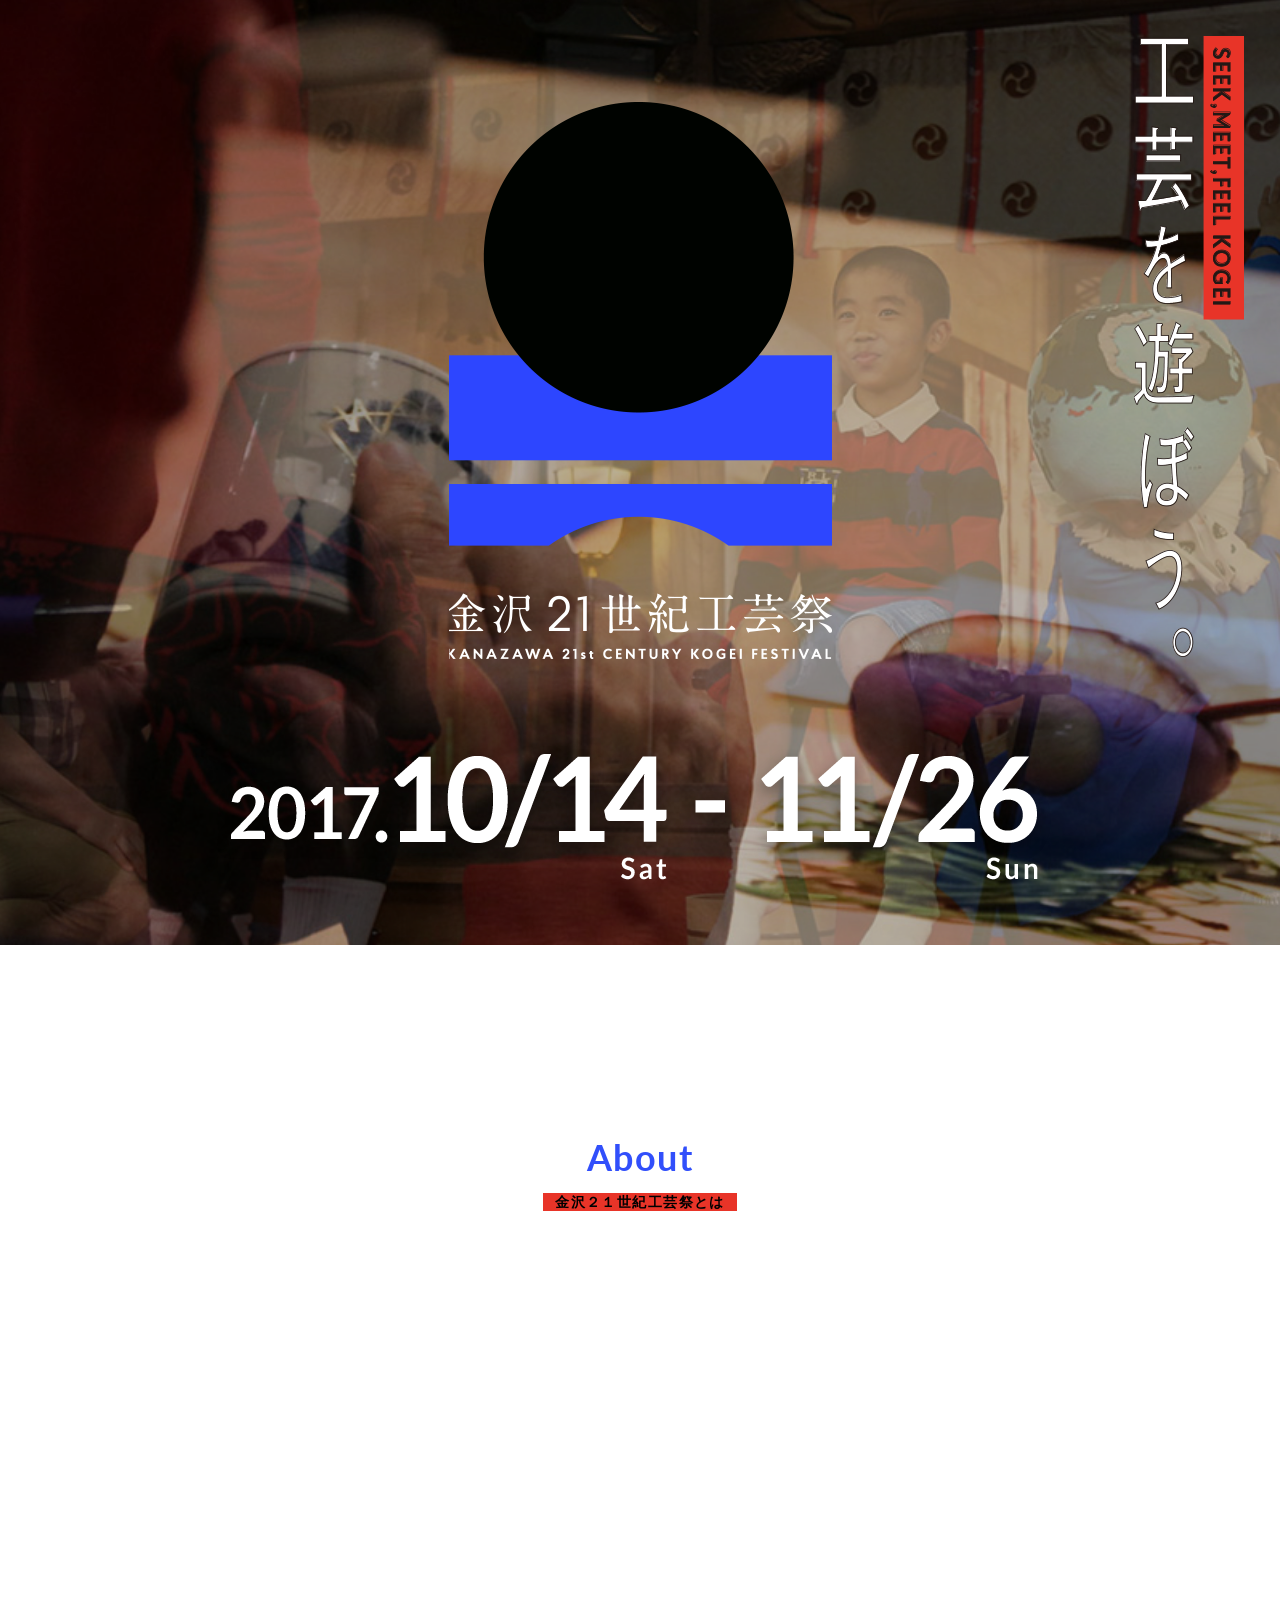
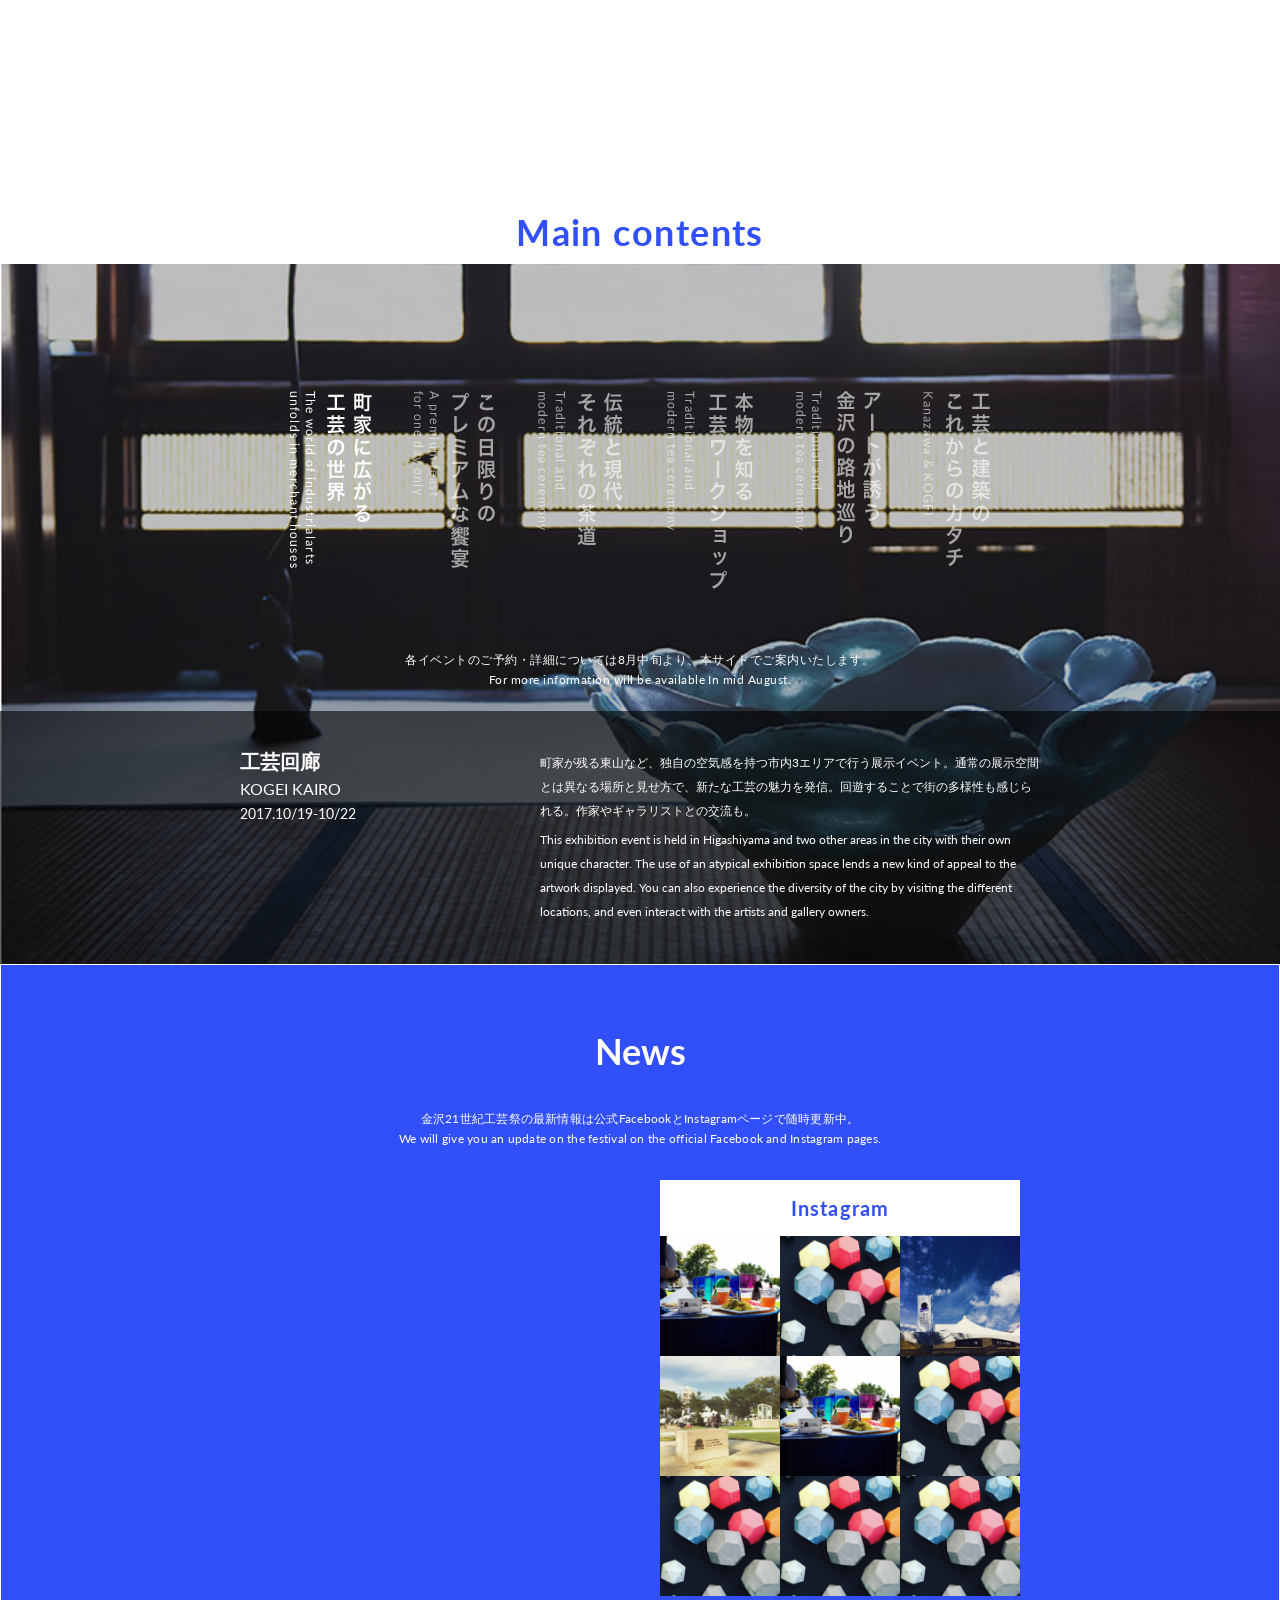
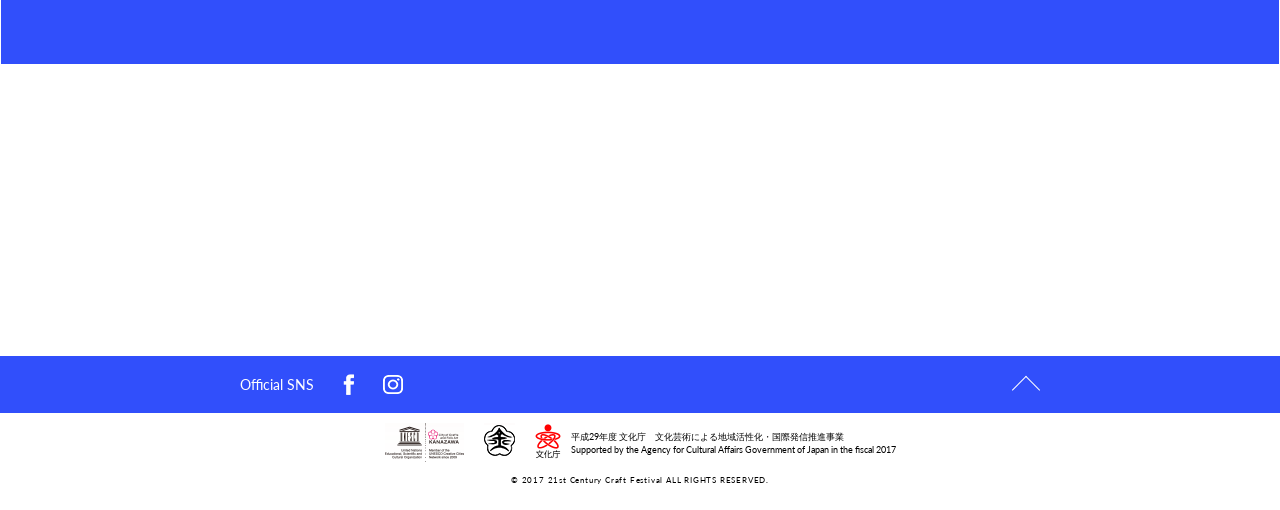
==== commit 32313b82: "テキスト編集" ====
--- a/source/index.html
+++ b/source/index.html
@@ -245,7 +245,7 @@
           </div>
         </li>
       </ul>
-      <p class="p_01 tb sp">各イベントのご予約・詳細については<br>7月下旬より、本サイトでご案内いたします。<i>For more information<br>will be available in late July.</i></p>
+      <p class="p_01 tb sp">各イベントのご予約・詳細については<br>8月中旬より、本サイトでご案内いたします。<i>For more information<br>will be available In mid August.</i></p>
     </section>
     <!-- /main_content -->
 
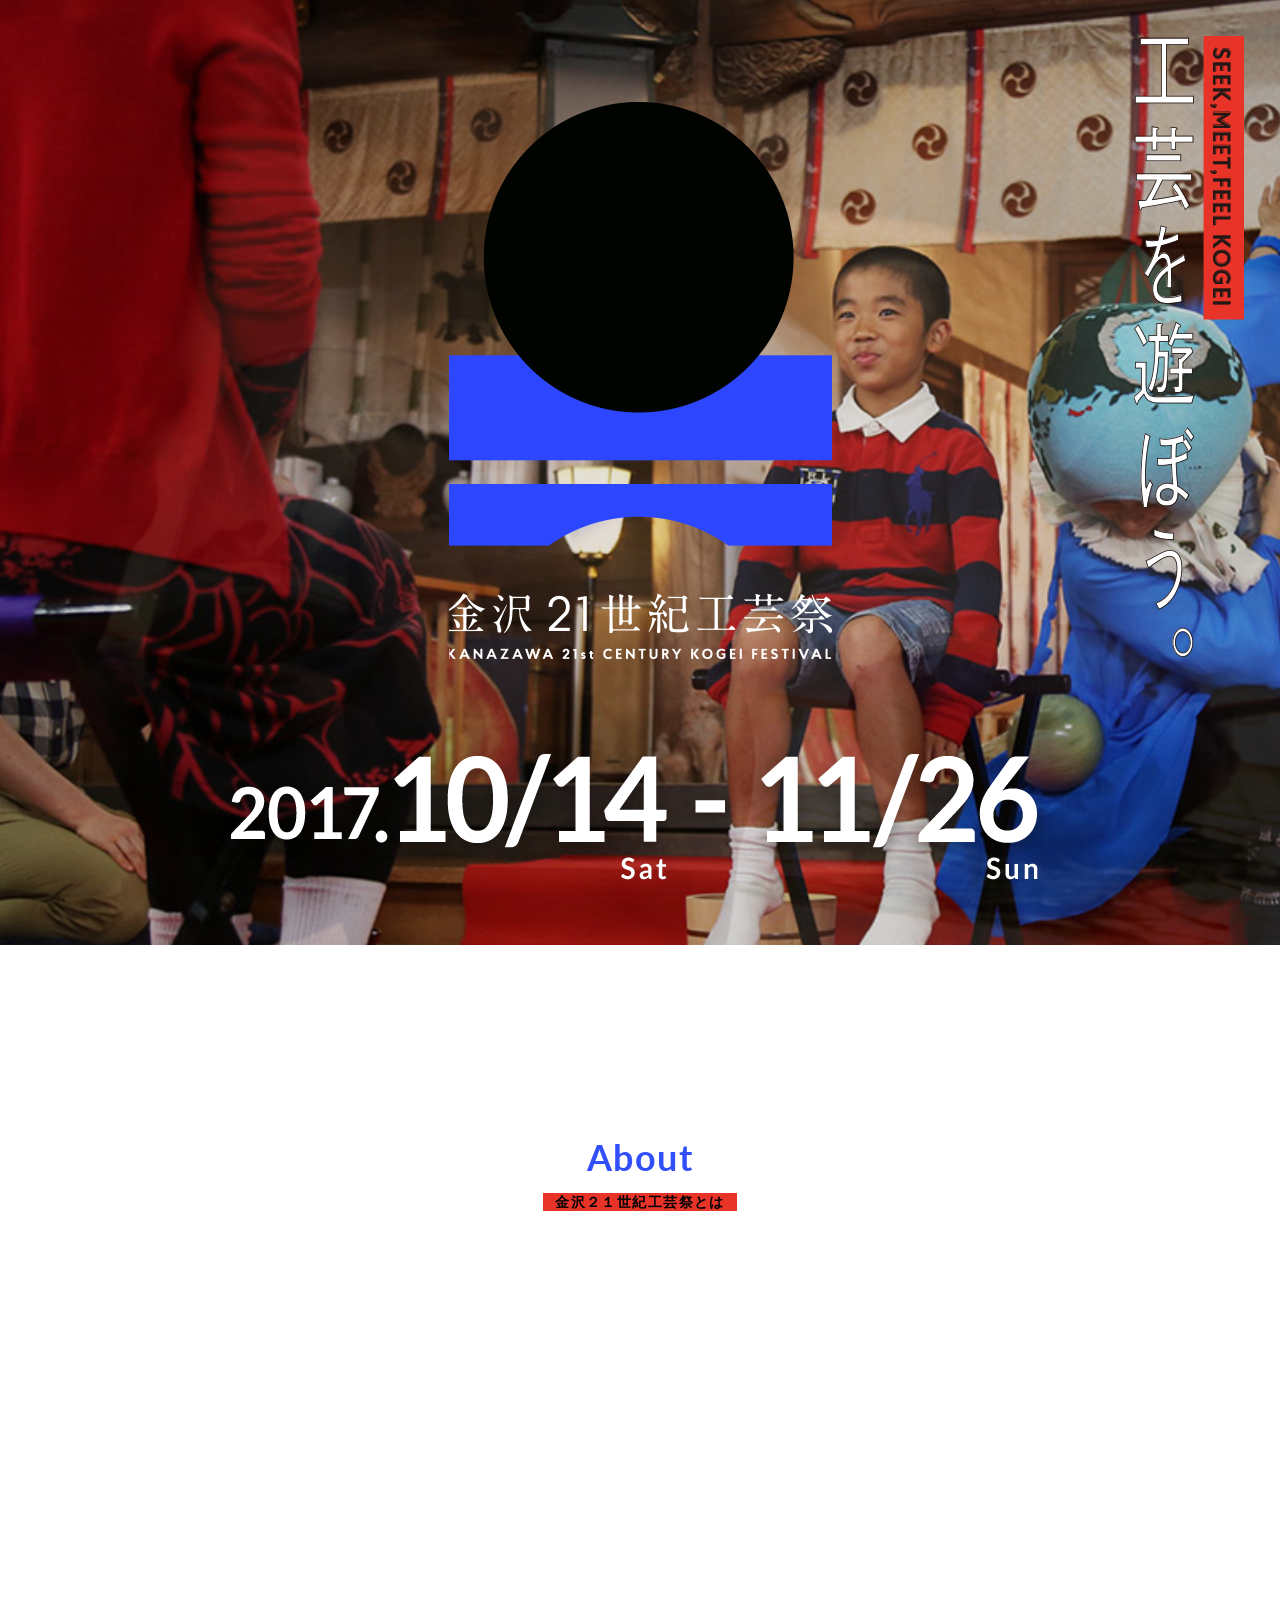
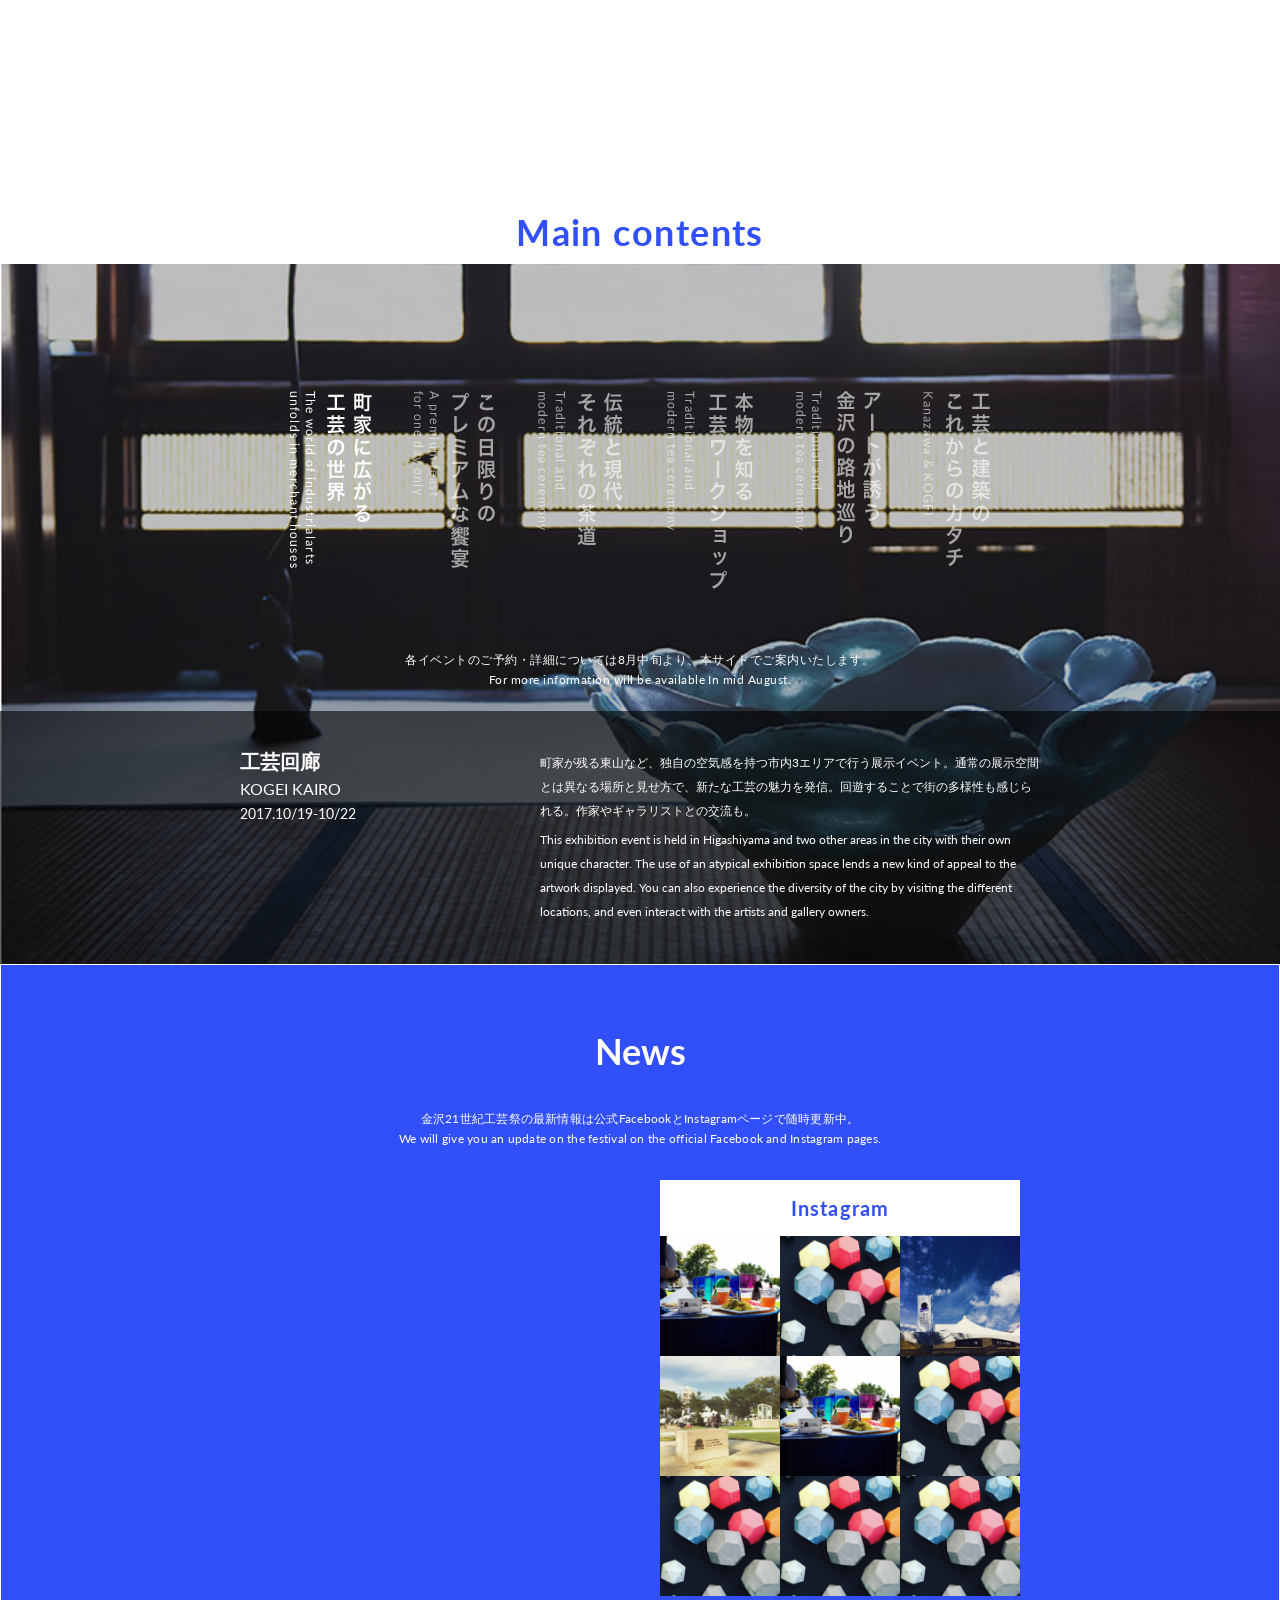
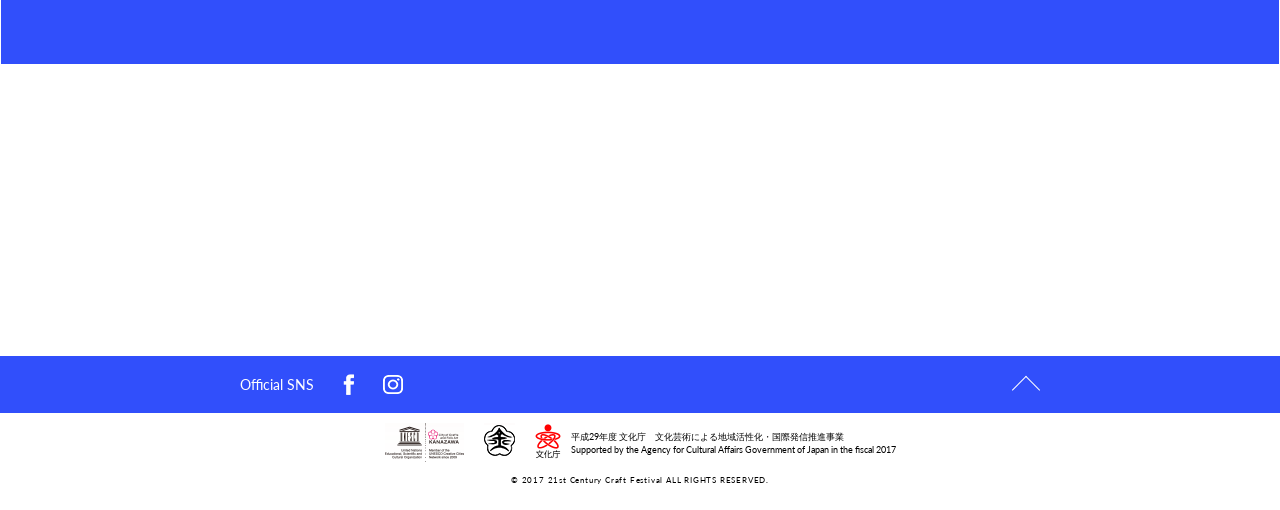
==== commit c6eba83d: "修正" ====
--- a/source/index.html
+++ b/source/index.html
@@ -174,7 +174,7 @@
                 <time>2017.11.07 - 11.19</time>
               </div>
               <div class="l_box_02">
-                <p>「建築を、ひとつの工芸作品として考える」。このテーマに、工芸作家や建築家、芸術家ら多彩なプレイヤーが応じる初の作品展。町家や武家屋敷など、独自の建築様式が形成された金沢から、新たな工芸の可能性を発信する。</p>
+                <p>「建築を、ひとつの工芸作品として考える」。このテーマに、工芸作家や建築家ら多彩なプレイヤーが応じる初の展覧会。伝統と革新が呼応し合い独自の文化を発信する金沢から「工芸建築」が生み出す新たな可能性を提案する。</p>
                 <p>This exhibition event is held in Higashiyama and two other areas in the city with their own unique character. The use of an atypical exhibition space lends a new kind of appeal to the artwork displayed. You can also experience the diversity of the city by visiting the different locations, and even interact with the artists and gallery owners.</p>
               </div>
             </div>
@@ -240,7 +240,7 @@
           <div class="l_box_01">
             <h4 class="h4_01">工芸建築<i>Kanazawa &amp; KOGEI</i></h4>
             <time class="time_01">2017.11.07 - 11.19</time>
-            <p class="p_02">「建築を、ひとつの工芸作品として考える」。このテーマに、工芸作家や建築家、芸術家ら多彩なプレイヤーが応じる初の作品展。町家や武家屋敷など、独自の建築様式が形成された金沢から、新たな工芸の可能性を発信する。</p>
+            <p class="p_02">「建築を、ひとつの工芸作品として考える」。このテーマに、工芸作家や建築家ら多彩なプレイヤーが応じる初の展覧会。伝統と革新が呼応し合い独自の文化を発信する金沢から「工芸建築」が生み出す新たな可能性を提案する。</p>
             <p class="p_03">This exhibition event is held in Higashiyama and two other areas in the city with their own unique character. The use of an atypical exhibition space lends a new kind of appeal to the artwork displayed. You can also experience the diversity of the city by visiting the different locations, and even interact with the artists and gallery owners.</p>
           </div>
         </li>
